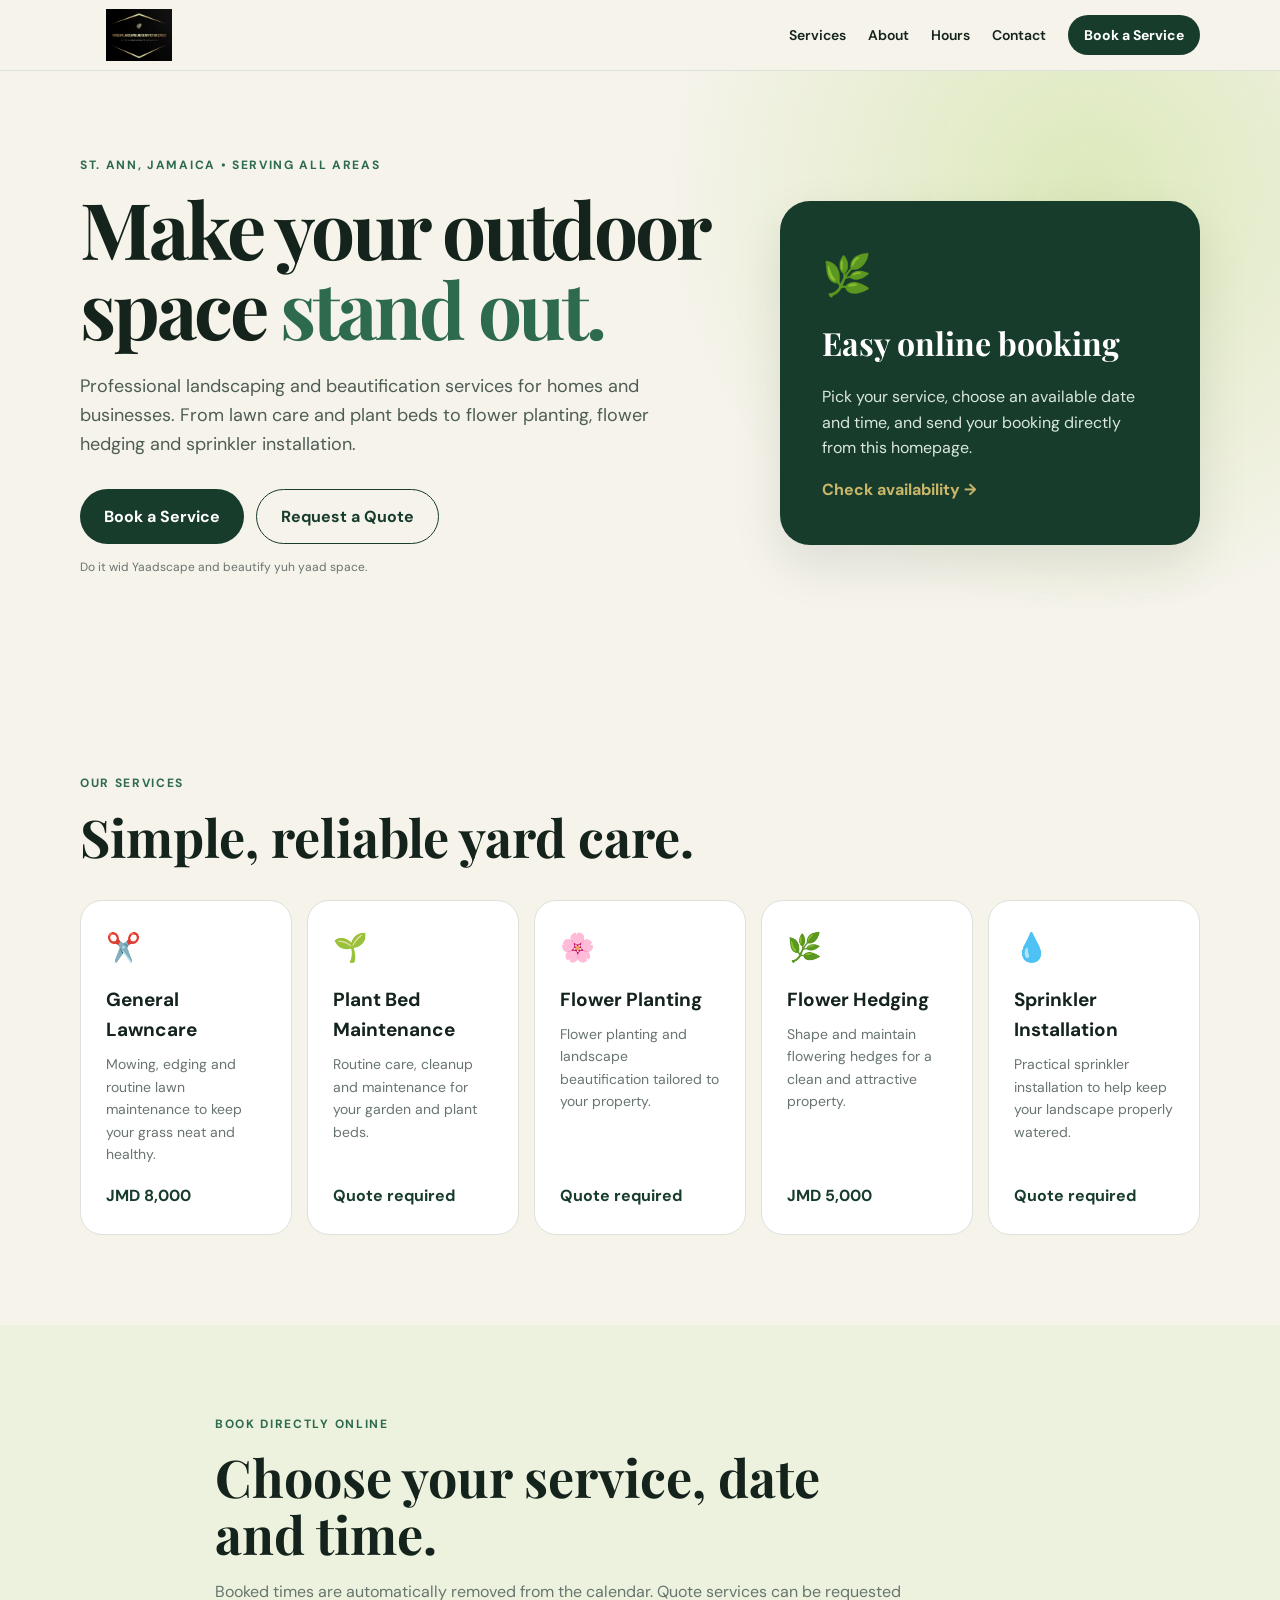
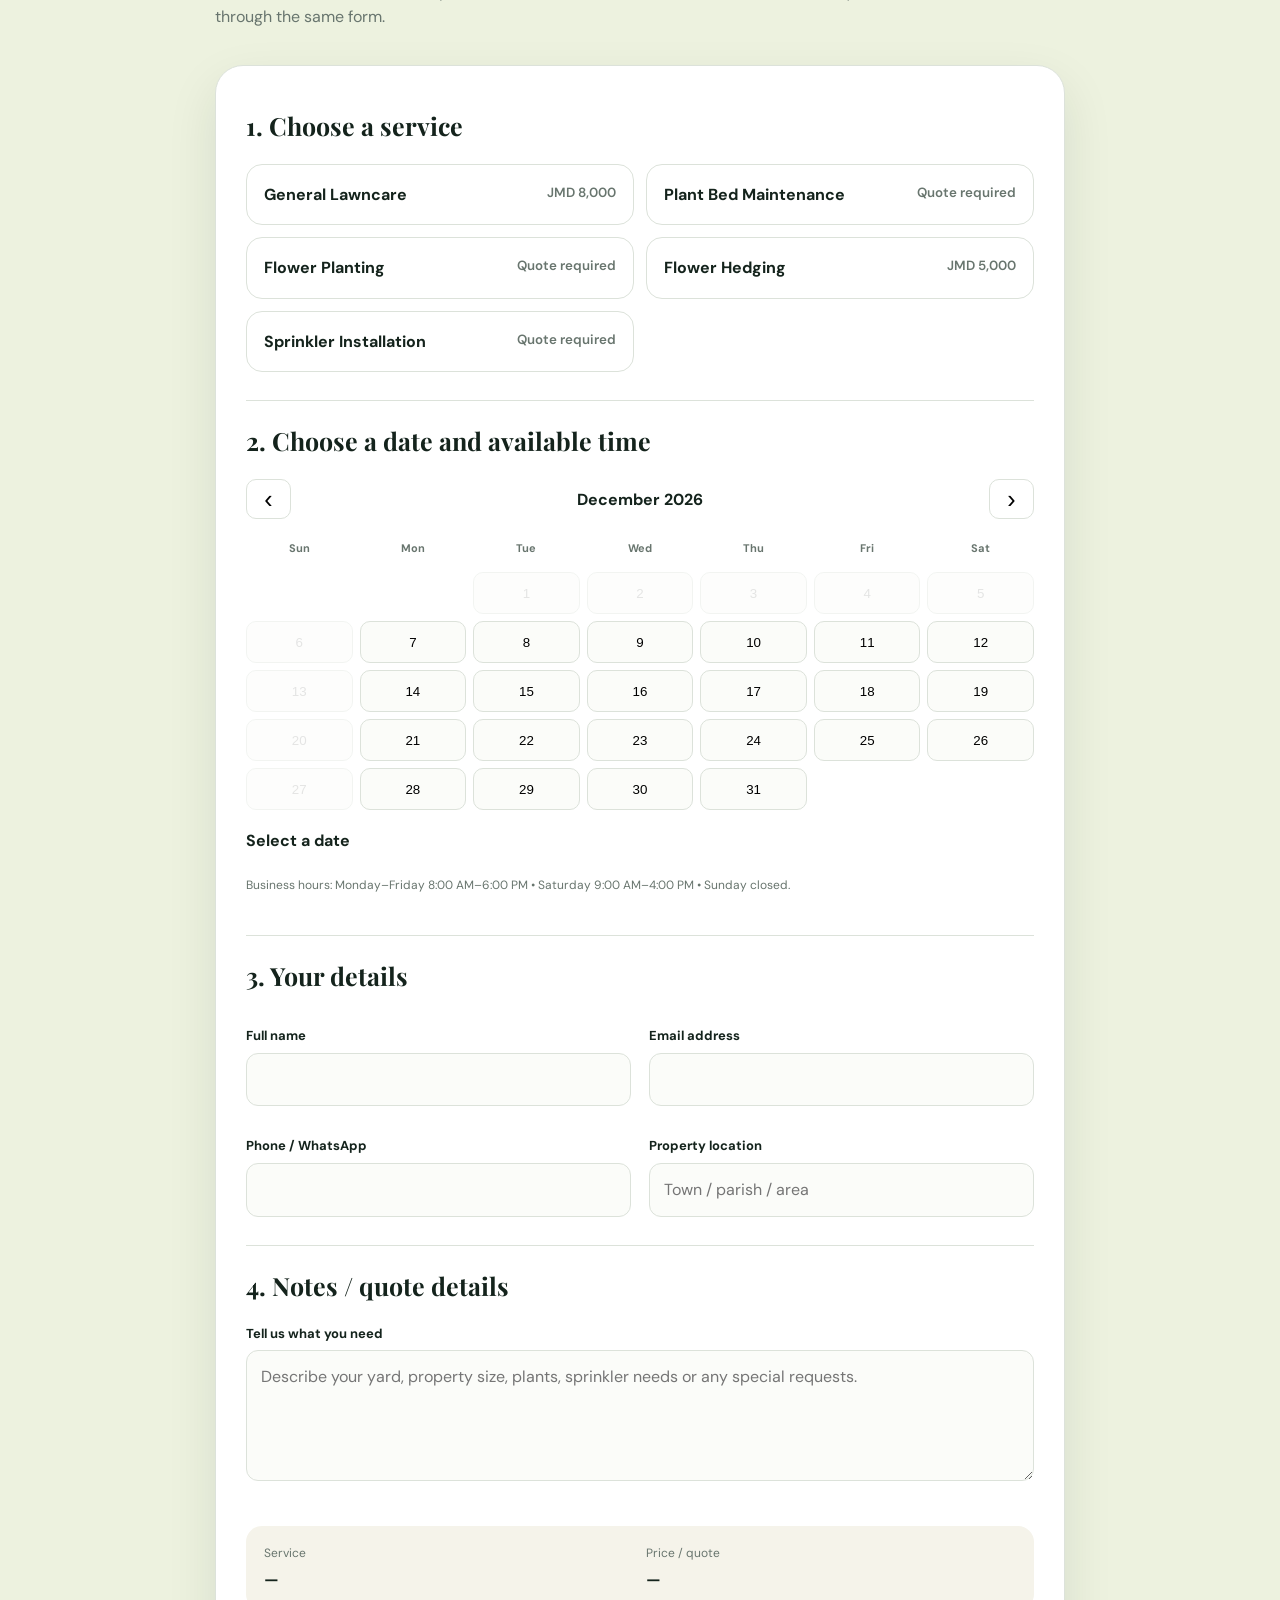
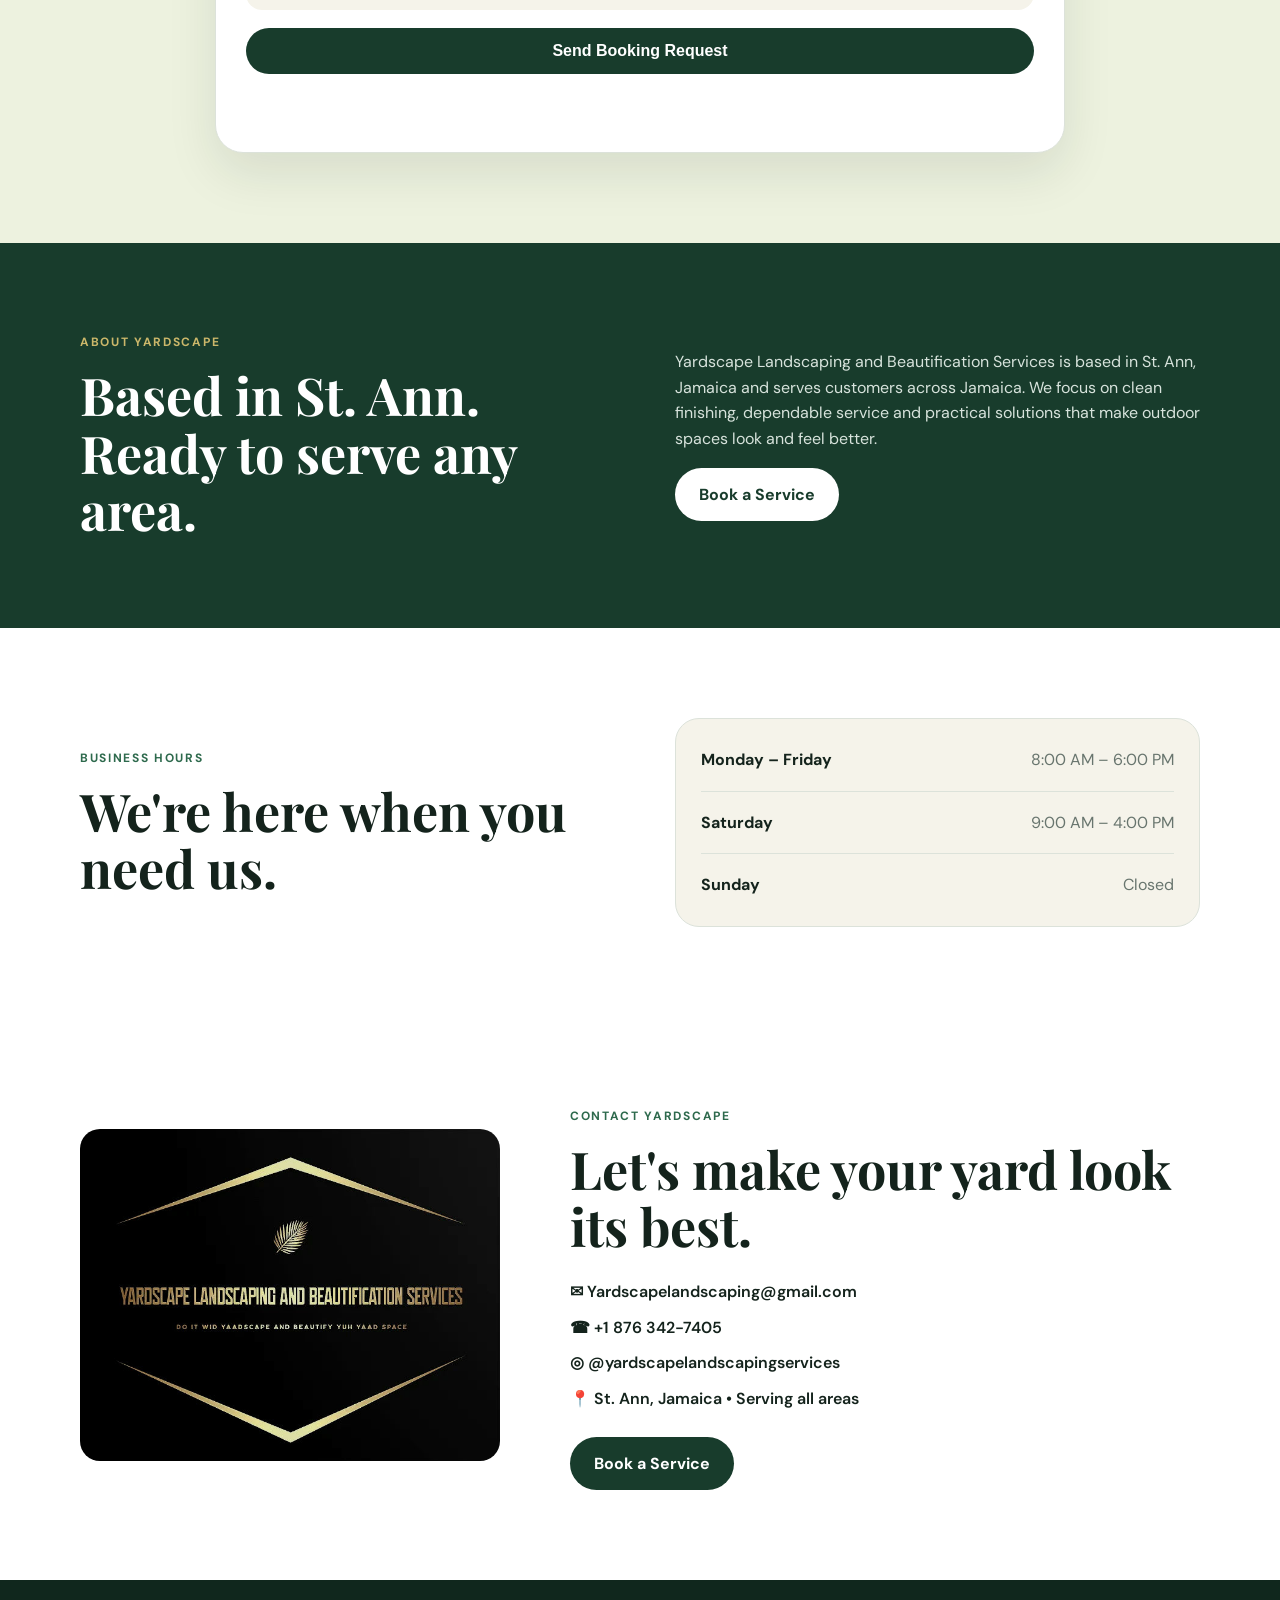
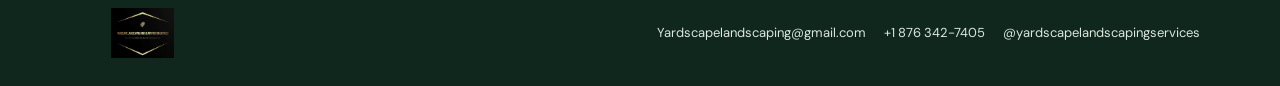
==== index.html @ d70dce57 "Add files via upload" ====
<!DOCTYPE html>
<html lang="en">
<head>
<meta charset="UTF-8">
<meta name="viewport" content="width=device-width, initial-scale=1.0">
<meta name="description" content="Yardscape Landscaping and Beautification Services. Based in St. Ann, Jamaica and serving all areas. Lawn care, plant bed maintenance, flower planting, flower hedging and sprinkler installation.">
<title>Yardscape Landscaping & Beautification Services</title>
<link rel="stylesheet" href="style.css">
</head>
<body>
<header class="site-header">
  <div class="container nav">
    <a class="brand" href="#top"><img src="yardscape-logo.jpg" alt="Yardscape Landscaping and Beautification Services logo"></a>
    <button class="menu-toggle" aria-label="Open menu">☰</button>
    <nav class="main-nav">
      <a href="#services">Services</a>
      <a href="#about">About</a>
      <a href="#hours">Hours</a>
      <a href="#contact">Contact</a>
      <a class="btn btn-small" href="#booking">Book a Service</a>
    </nav>
  </div>
</header>

<main id="top">
<section class="hero">
  <div class="container hero-grid">
    <div>
      <p class="eyebrow">St. Ann, Jamaica • Serving all areas</p>
      <h1>Make your outdoor space <span>stand out.</span></h1>
      <p class="hero-copy">Professional landscaping and beautification services for homes and businesses. From lawn care and plant beds to flower planting, flower hedging and sprinkler installation.</p>
      <div class="hero-actions">
        <a class="btn" href="#booking">Book a Service</a>
        <a class="btn btn-ghost" href="mailto:Yardscapelandscaping@gmail.com?subject=Yardscape%20Quote%20Request">Request a Quote</a>
      </div>
      <p class="small-note">Do it wid Yaadscape and beautify yuh yaad space.</p>
    </div>
    <div class="hero-card">
      <div class="hero-badge">🌿</div>
      <h3>Easy online booking</h3>
      <p>Pick your service, choose an available date and time, and send your booking directly from this homepage.</p>
      <a href="#booking" class="text-link">Check availability →</a>
    </div>
  </div>
</section>

<section id="services" class="section">
  <div class="container">
    <div class="section-heading">
      <p class="eyebrow">Our services</p>
      <h2>Simple, reliable yard care.</h2>
    </div>
    <div class="cards">
      <article class="card"><div class="icon">✂️</div><h3>General Lawncare</h3><p>Mowing, edging and routine lawn maintenance to keep your grass neat and healthy.</p><strong>JMD 8,000</strong></article>
      <article class="card"><div class="icon">🌱</div><h3>Plant Bed Maintenance</h3><p>Routine care, cleanup and maintenance for your garden and plant beds.</p><strong>Quote required</strong></article>
      <article class="card"><div class="icon">🌸</div><h3>Flower Planting</h3><p>Flower planting and landscape beautification tailored to your property.</p><strong>Quote required</strong></article>
      <article class="card"><div class="icon">🌿</div><h3>Flower Hedging</h3><p>Shape and maintain flowering hedges for a clean and attractive property.</p><strong>JMD 5,000</strong></article>
      <article class="card"><div class="icon">💧</div><h3>Sprinkler Installation</h3><p>Practical sprinkler installation to help keep your landscape properly watered.</p><strong>Quote required</strong></article>
    </div>
  </div>
</section>

<section id="booking" class="section booking-section">
  <div class="container narrow">
    <div class="section-heading">
      <p class="eyebrow">Book directly online</p>
      <h2>Choose your service, date and time.</h2>
      <p class="intro">Booked times are automatically removed from the calendar. Quote services can be requested through the same form.</p>
    </div>
    <form id="bookingForm" class="booking-form">
      <section class="form-section">
        <h3>1. Choose a service</h3>
        <div class="service-options">
          <label class="service-option"><input type="radio" name="service" value="General Lawncare" data-price="8000" required><span><b>General Lawncare</b><small>JMD 8,000</small></span></label>
          <label class="service-option"><input type="radio" name="service" value="Plant Bed Maintenance" data-quote="true"><span><b>Plant Bed Maintenance</b><small>Quote required</small></span></label>
          <label class="service-option"><input type="radio" name="service" value="Flower Planting" data-quote="true"><span><b>Flower Planting</b><small>Quote required</small></span></label>
          <label class="service-option"><input type="radio" name="service" value="Flower Hedging" data-price="5000"><span><b>Flower Hedging</b><small>JMD 5,000</small></span></label>
          <label class="service-option"><input type="radio" name="service" value="Sprinkler Installation" data-quote="true"><span><b>Sprinkler Installation</b><small>Quote required</small></span></label>
        </div>
      </section>

      <section class="form-section">
        <h3>2. Choose a date and available time</h3>
        <div class="calendar-head"><button type="button" id="prevMonth" class="calendar-arrow">‹</button><strong id="monthLabel"></strong><button type="button" id="nextMonth" class="calendar-arrow">›</button></div>
        <div id="calendar" class="calendar"></div>
        <input type="hidden" id="date" name="date" required>
        <div id="selectedDateLabel" class="selected-date">Select a date</div>
        <div id="times" class="times"></div>
        <input type="hidden" id="time" name="time" required>
        <p class="hint">Business hours: Monday–Friday 8:00 AM–6:00 PM • Saturday 9:00 AM–4:00 PM • Sunday closed.</p>
      </section>

      <section class="form-section">
        <h3>3. Your details</h3>
        <div class="form-grid">
          <div><label for="name">Full name</label><input id="name" name="name" autocomplete="name" required></div>
          <div><label for="email">Email address</label><input id="email" name="email" type="email" autocomplete="email" required></div>
          <div><label for="phone">Phone / WhatsApp</label><input id="phone" name="phone" type="tel" autocomplete="tel" required></div>
          <div><label for="location">Property location</label><input id="location" name="location" placeholder="Town / parish / area" required></div>
        </div>
      </section>

      <section class="form-section">
        <h3>4. Notes / quote details</h3>
        <label for="notes">Tell us what you need</label>
        <textarea id="notes" name="notes" rows="4" placeholder="Describe your yard, property size, plants, sprinkler needs or any special requests."></textarea>
      </section>

      <div class="summary"><div><span>Service</span><strong id="summaryService">—</strong></div><div><span>Price / quote</span><strong id="summaryPrice">—</strong></div></div>
      <button class="btn btn-full" type="submit">Send Booking Request</button>
      <p id="status" class="status"></p>
    </form>
  </div>
</section>

<section id="about" class="section section-dark">
  <div class="container split">
    <div><p class="eyebrow light">About Yardscape</p><h2>Based in St. Ann. Ready to serve any area.</h2></div>
    <div><p>Yardscape Landscaping and Beautification Services is based in St. Ann, Jamaica and serves customers across Jamaica. We focus on clean finishing, dependable service and practical solutions that make outdoor spaces look and feel better.</p><a class="btn btn-light" href="#booking">Book a Service</a></div>
  </div>
</section>

<section id="hours" class="section hours-section">
  <div class="container hours-grid">
    <div><p class="eyebrow">Business hours</p><h2>We're here when you need us.</h2></div>
    <div class="hours-card"><div><b>Monday – Friday</b><span>8:00 AM – 6:00 PM</span></div><div><b>Saturday</b><span>9:00 AM – 4:00 PM</span></div><div><b>Sunday</b><span>Closed</span></div></div>
  </div>
</section>

<section id="contact" class="contact-section">
  <div class="container contact-grid">
    <div><img class="contact-logo" src="yardscape-logo.jpg" alt="Yardscape logo"></div>
    <div><p class="eyebrow">Contact Yardscape</p><h2>Let's make your yard look its best.</h2>
      <div class="contact-list">
        <a href="mailto:Yardscapelandscaping@gmail.com">✉ Yardscapelandscaping@gmail.com</a>
        <a href="tel:+18763427405">☎ +1 876 342-7405</a>
        <a href="https://instagram.com/yardscapelandscapingservices" target="_blank" rel="noopener">◎ @yardscapelandscapingservices</a>
        <span>📍 St. Ann, Jamaica • Serving all areas</span>
      </div>
      <a class="btn" href="#booking">Book a Service</a>
    </div>
  </div>
</section>
</main>

<footer><div class="container footer-inner"><img src="yardscape-logo.jpg" alt="Yardscape logo" class="footer-logo"><div class="footer-contact"><a href="mailto:Yardscapelandscaping@gmail.com">Yardscapelandscaping@gmail.com</a><a href="tel:+18763427405">+1 876 342-7405</a><a href="https://instagram.com/yardscapelandscapingservices" target="_blank" rel="noopener">@yardscapelandscapingservices</a></div></div></footer>

<script src="script.js"></script>
<script>
const ENDPOINT='YOUR_GOOGLE_APPS_SCRIPT_WEB_APP_URL';
const today=new Date(); today.setHours(0,0,0,0);
let view=new Date(today.getFullYear(),today.getMonth(),1), booked={},selectedDate='';
const calendar=document.getElementById('calendar'), times=document.getElementById('times');
const dateInput=document.getElementById('date'), timeInput=document.getElementById('time'), statusEl=document.getElementById('status');
function pad(n){return String(n).padStart(2,'0')}
function isoDate(y,m,d){return `${y}-${pad(m+1)}-${pad(d)}`}
function dateFromIso(s){return new Date(s+'T12:00:00')}
function slotsForDate(iso){const d=dateFromIso(iso),day=d.getDay(); if(day===0)return []; const start=day===6?9:8, end=day===6?16:18; const out=[]; for(let h=start;h<end;h++){const suffix=h>=12?'PM':'AM', hr=h%12||12; out.push(`${hr}:00 ${suffix}`)} return out;}
function renderCalendar(){
 document.getElementById('monthLabel').textContent=view.toLocaleDateString(undefined,{month:'long',year:'numeric'}); calendar.innerHTML='';
 ['Sun','Mon','Tue','Wed','Thu','Fri','Sat'].forEach(x=>{const e=document.createElement('div');e.className='dow';e.textContent=x;calendar.appendChild(e)});
 const first=new Date(view.getFullYear(),view.getMonth(),1).getDay(), days=new Date(view.getFullYear(),view.getMonth()+1,0).getDate();
 for(let i=0;i<first;i++)calendar.appendChild(document.createElement('div'));
 for(let d=1;d<=days;d++){const iso=isoDate(view.getFullYear(),view.getMonth(),d),dt=dateFromIso(iso),e=document.createElement('button');e.type='button';e.className='day';e.textContent=d;
   const unavailable=dt<today||dt.getDay()===0; if(unavailable){e.disabled=true;e.classList.add('disabled')} if(iso===selectedDate)e.classList.add('selected'); e.onclick=()=>chooseDate(iso); calendar.appendChild(e);
 }
}
async function loadBooked(){
 if(ENDPOINT.startsWith('YOUR_')){renderCalendar();return}
 try{const r=await fetch(ENDPOINT+'?action=availability&start='+encodeURIComponent(isoDate(view.getFullYear(),view.getMonth(),1))+'&end='+encodeURIComponent(isoDate(view.getFullYear(),view.getMonth()+1,new Date(view.getFullYear(),view.getMonth()+1,0).getDate())));const j=await r.json();booked=j.booked||{};renderCalendar();if(selectedDate)showTimes(selectedDate)}catch(e){renderCalendar()}
}
function chooseDate(iso){selectedDate=iso;dateInput.value=iso;timeInput.value='';document.getElementById('selectedDateLabel').textContent=dateFromIso(iso).toLocaleDateString(undefined,{weekday:'long',month:'long',day:'numeric',year:'numeric'});renderCalendar();showTimes(iso)}
function showTimes(iso){times.innerHTML='';const slots=slotsForDate(iso);if(!slots.length){times.innerHTML='<p class="hint">No appointments are available on Sunday.</p>';return}slots.forEach(slot=>{const b=booked[iso]||[],btn=document.createElement('button');btn.type='button';btn.className='time';btn.textContent=slot;if(b.includes(slot)){btn.disabled=true;btn.textContent=slot+' · Booked'}else btn.onclick=()=>{document.querySelectorAll('.time').forEach(x=>x.classList.remove('selected'));btn.classList.add('selected');timeInput.value=slot};times.appendChild(btn)})}
document.getElementById('prevMonth').onclick=()=>{const n=new Date(view.getFullYear(),view.getMonth()-1,1);if(n>=new Date(today.getFullYear(),today.getMonth(),1)){view=n;loadBooked()}};
document.getElementById('nextMonth').onclick=()=>{view=new Date(view.getFullYear(),view.getMonth()+1,1);loadBooked()};
document.querySelectorAll('input[name="service"]').forEach(i=>i.addEventListener('change',()=>{const s=document.querySelector('input[name="service"]:checked');document.getElementById('summaryService').textContent=s?.value||'—';document.getElementById('summaryPrice').textContent=s?.dataset.quote==='true'?'Quote required':'JMD '+Number(s?.dataset.price||0).toLocaleString()}));
document.getElementById('bookingForm').addEventListener('submit',async e=>{e.preventDefault();if(!dateInput.value||!timeInput.value){statusEl.className='status error';statusEl.textContent='Please choose an available date and time.';return}if(ENDPOINT.startsWith('YOUR_')){statusEl.className='status error';statusEl.textContent='The booking connection is not connected yet. Follow SETUP.md to connect Google Apps Script.';return}statusEl.className='status';statusEl.textContent='Checking availability and sending…';const selected=document.querySelector('input[name="service"]:checked'),data=Object.fromEntries(new FormData(e.target).entries());data.price=selected?.dataset.quote==='true'?'Quote required':'JMD '+Number(selected?.dataset.price||0).toLocaleString();try{const r=await fetch(ENDPOINT,{method:'POST',headers:{'Content-Type':'text/plain;charset=utf-8'},body:JSON.stringify(data)}),j=await r.json();if(!j.ok)throw new Error(j.error||'Booking failed');statusEl.className='status success';statusEl.textContent='Booking received! Yardscape will contact you at '+data.email+'.';e.target.reset();selectedDate='';dateInput.value='';timeInput.value='';document.getElementById('summaryService').textContent='—';document.getElementById('summaryPrice').textContent='—';loadBooked()}catch(err){statusEl.className='status error';statusEl.textContent=err.message.includes('already')?'That time was just booked. Please choose another time.':'We could not complete the booking. Please try again or call +1 876 342-7405.';loadBooked()}});
renderCalendar();loadBooked();
</script>
</body></html>
---- style.css ----
@import url('https://fonts.googleapis.com/css2?family=DM+Sans:wght@400;500;600;700&family=Playfair+Display:wght@600;700&display=swap');
:root{--green:#183c2c;--green2:#2e6a4d;--lime:#cbb76a;--cream:#f5f3ea;--white:#fff;--ink:#14231c;--muted:#68756e;--line:#dce2da;--shadow:0 20px 50px rgba(20,35,28,.10)}
*{box-sizing:border-box}html{scroll-behavior:smooth}body{margin:0;font-family:"DM Sans",sans-serif;color:var(--ink);background:var(--cream);line-height:1.6}a{text-decoration:none;color:inherit}.container{width:min(1120px,92%);margin:auto}.narrow{width:min(850px,92%)}
.site-header{background:rgba(245,243,234,.98);border-bottom:1px solid var(--line);position:relative;z-index:5}.nav{min-height:70px;display:flex;align-items:center;justify-content:space-between;gap:20px}.brand{display:flex;align-items:center}.brand img{display:block;width:118px;height:52px;object-fit:contain;object-position:center;border-radius:5px}.nav nav{display:flex;align-items:center;gap:22px;font-weight:600;font-size:14px}.btn{display:inline-flex;justify-content:center;align-items:center;border:0;border-radius:999px;background:var(--green);color:#fff;padding:14px 24px;font-weight:700;cursor:pointer;transition:.2s}.btn:hover{transform:translateY(-2px);background:var(--green2)}.btn-small{padding:9px 16px}.btn-ghost{background:transparent;color:var(--green);border:1px solid var(--green)}.btn-light{background:#fff;color:var(--green)}.menu-toggle{display:none;background:none;border:0;font-size:24px}
.hero{padding:85px 0 95px;background:radial-gradient(circle at 85% 20%,#dce9bb 0,transparent 35%),var(--cream)}.hero-grid{display:grid;grid-template-columns:1.2fr .8fr;gap:70px;align-items:center}.eyebrow{text-transform:uppercase;letter-spacing:.14em;font-size:12px;font-weight:700;color:var(--green2);margin:0 0 14px}.eyebrow.light{color:var(--lime)}.hero h1{font-family:"Playfair Display",serif;font-size:clamp(48px,7vw,78px);line-height:1.02;margin:0 0 24px;letter-spacing:-.04em}.hero h1 span{color:var(--green2)}.hero-copy{font-size:18px;max-width:650px;color:#4d5d53}.hero-actions{display:flex;gap:12px;flex-wrap:wrap;margin:30px 0 14px}.small-note{font-size:12px;color:var(--muted)}.hero-card{background:var(--green);color:#fff;border-radius:30px;padding:42px;box-shadow:var(--shadow)}.hero-badge{font-size:40px}.hero-card h3{font-family:"Playfair Display",serif;font-size:32px;margin:10px 0}.hero-card p{color:#d9e7df}.text-link{color:var(--lime);font-weight:700}
.section{padding:90px 0}.section-heading{max-width:700px;margin-bottom:35px}.section h2,.contact-section h2{font-family:"Playfair Display",serif;font-size:clamp(34px,5vw,52px);line-height:1.1;margin:0}.cards{display:grid;grid-template-columns:repeat(5,1fr);gap:15px}.card{background:#fff;border:1px solid var(--line);border-radius:22px;padding:25px;min-height:255px;display:flex;flex-direction:column}.card .icon{font-size:28px}.card h3{margin:14px 0 8px;font-size:19px}.card p{color:var(--muted);font-size:14px;margin:0 0 18px}.card strong{margin-top:auto;color:var(--green)}
.booking-section{background:#edf2df}.intro{color:var(--muted);max-width:720px}.booking-form{background:#fff;border:1px solid var(--line);border-radius:28px;padding:30px;box-shadow:var(--shadow)}.form-section{padding:10px 0 28px;border-bottom:1px solid var(--line);margin-bottom:10px}.form-section:last-of-type{border-bottom:0}.form-section h3{font-family:"Playfair Display",serif;font-size:25px;margin:0 0 18px}.service-options{display:grid;grid-template-columns:1fr 1fr;gap:12px}.service-option{position:relative}.service-option input{position:absolute;opacity:0}.service-option span{display:flex;justify-content:space-between;gap:15px;padding:17px;border:1px solid var(--line);border-radius:16px;cursor:pointer}.service-option input:checked+span{border-color:var(--green2);box-shadow:0 0 0 2px var(--green2);background:#f5faee}.service-option small{color:var(--muted);font-weight:600}.calendar-head{display:flex;justify-content:space-between;align-items:center;margin-bottom:14px}.calendar-arrow{width:45px;height:40px;border:1px solid var(--line);background:#fff;border-radius:10px;font-size:25px;cursor:pointer}.calendar{display:grid;grid-template-columns:repeat(7,1fr);gap:7px}.dow{text-align:center;font-size:11px;color:var(--muted);font-weight:700;padding:7px}.day{border:1px solid var(--line);background:#fbfcf9;border-radius:10px;min-height:42px;cursor:pointer}.day:hover:not(:disabled){border-color:var(--green2)}.day.selected{background:var(--green);color:#fff}.day.disabled{opacity:.35;cursor:not-allowed}.selected-date{font-weight:700;margin:18px 0 10px}.times{display:grid;grid-template-columns:repeat(3,1fr);gap:8px}.time{padding:11px 6px;border:1px solid var(--line);border-radius:10px;background:#fff;cursor:pointer;font-weight:600}.time:hover:not(:disabled),.time.selected{background:var(--green);color:#fff;border-color:var(--green)}.time:disabled{background:#eee;color:#999;text-decoration:line-through;cursor:not-allowed}.hint{font-size:12px;color:var(--muted)}.form-grid{display:grid;grid-template-columns:1fr 1fr;gap:18px}label:not(.service-option){display:block;font-size:13px;font-weight:700;margin:12px 0 6px}input,textarea{width:100%;padding:13px 14px;border:1px solid var(--line);border-radius:12px;background:#fbfcf9;font:inherit;color:var(--ink)}input:focus,textarea:focus{outline:2px solid #cbb76a;border-color:var(--green2)}.summary{display:grid;grid-template-columns:1fr 1fr;gap:12px;background:var(--cream);border-radius:16px;padding:18px;margin:8px 0 18px}.summary span{display:block;color:var(--muted);font-size:12px}.summary strong{display:block;margin-top:3px}.btn-full{width:100%;font-size:16px}.status{min-height:24px;text-align:center;font-weight:700;margin:12px 0}.status.success{color:#247347}.status.error{color:#a12f2f}
.section-dark{background:var(--green);color:#fff}.split{display:grid;grid-template-columns:1fr 1fr;gap:70px;align-items:start}.split p{color:#d7e3dc}.hours-section{background:#fff}.hours-grid{display:grid;grid-template-columns:1fr 1fr;gap:70px;align-items:center}.hours-card{background:var(--cream);border:1px solid var(--line);border-radius:24px;padding:10px 25px}.hours-card div{display:flex;justify-content:space-between;gap:20px;padding:18px 0;border-bottom:1px solid var(--line)}.hours-card div:last-child{border-bottom:0}.hours-card span{color:var(--muted)}
.contact-section{padding:90px 0;background:#fff}.contact-grid{display:grid;grid-template-columns:.8fr 1.2fr;gap:70px;align-items:center}.contact-logo{width:100%;max-width:500px;border-radius:20px}.contact-list{display:grid;gap:10px;margin:25px 0;font-weight:600}.contact-list a:hover,.footer-contact a:hover{color:var(--green2)}footer{background:#10271d;color:#dbe6df;padding:28px 0}.footer-inner{display:flex;justify-content:space-between;align-items:center;gap:20px}.footer-logo{width:125px;height:50px;object-fit:contain;border-radius:6px}.footer-contact{display:flex;gap:18px;flex-wrap:wrap;font-size:13px}
@media(max-width:900px){.cards{grid-template-columns:repeat(2,1fr)}.hero-grid{grid-template-columns:1fr;gap:45px}.split,.contact-grid,.hours-grid{grid-template-columns:1fr;gap:30px}}@media(max-width:650px){.nav nav{display:none;position:absolute;top:70px;left:0;right:0;background:var(--cream);padding:16px 4%;border-bottom:1px solid var(--line);flex-direction:column;align-items:stretch}.nav nav.open{display:flex}.menu-toggle{display:block}.brand img{width:105px;height:48px}.cards,.service-options,.form-grid,.summary{grid-template-columns:1fr}.hero{padding:65px 0}.section{padding:65px 0}.booking-form{padding:20px}.times{grid-template-columns:1fr 1fr}.footer-inner{align-items:flex-start;flex-direction:column}}
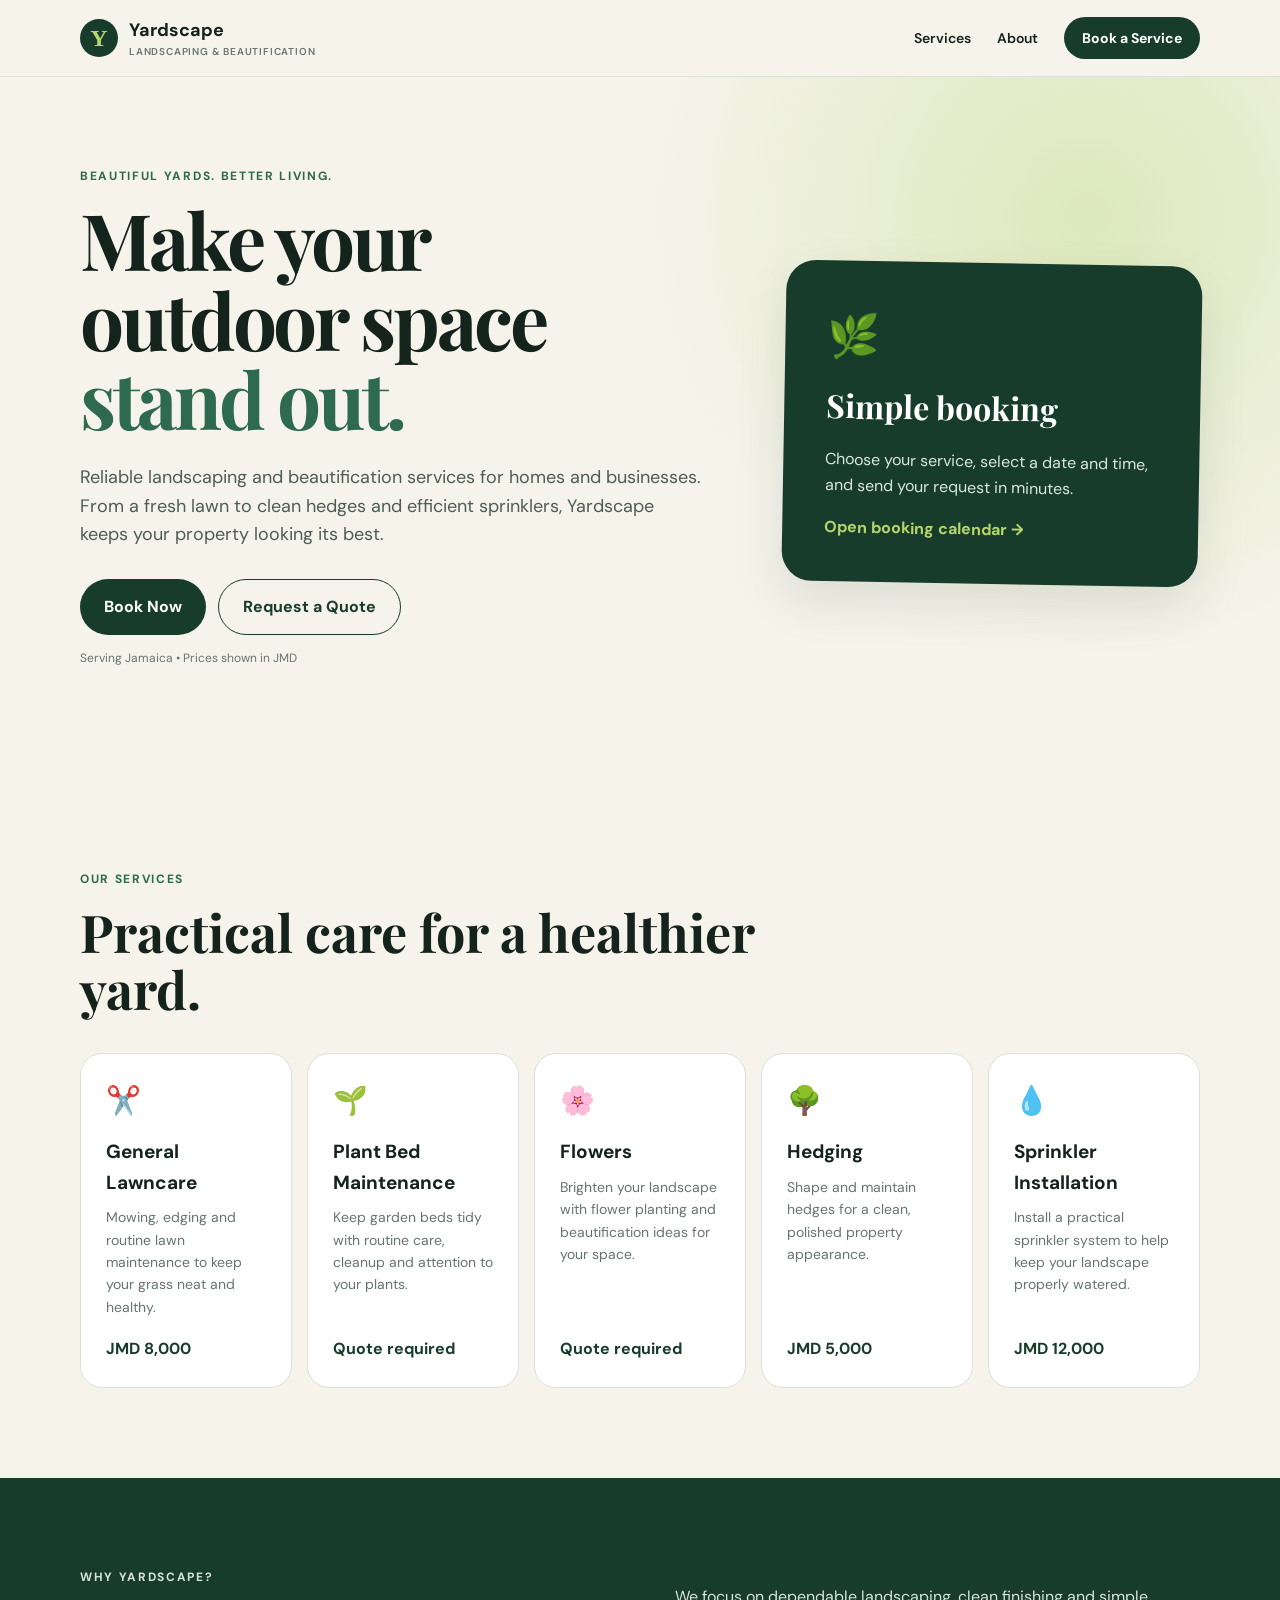
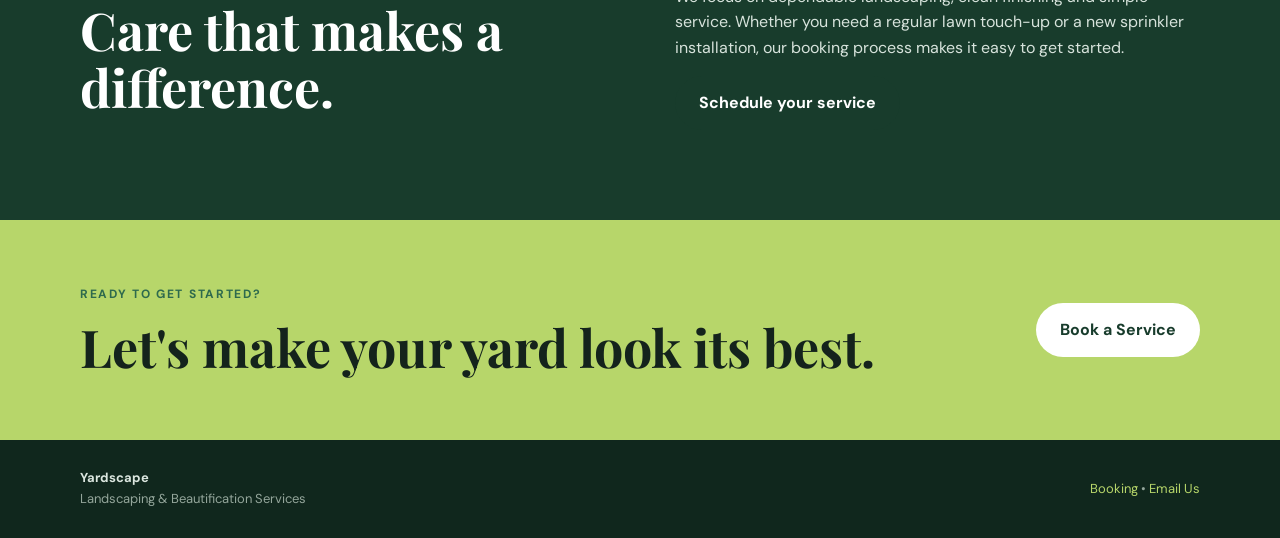
==== commit 30e3d866: "Add files via upload" ====
--- a/index.html
+++ b/index.html
@@ -1,180 +1,121 @@
 <!DOCTYPE html>
 <html lang="en">
 <head>
-<meta charset="UTF-8">
-<meta name="viewport" content="width=device-width, initial-scale=1.0">
-<meta name="description" content="Yardscape Landscaping and Beautification Services. Based in St. Ann, Jamaica and serving all areas. Lawn care, plant bed maintenance, flower planting, flower hedging and sprinkler installation.">
-<title>Yardscape Landscaping & Beautification Services</title>
-<link rel="stylesheet" href="style.css">
+  <meta charset="UTF-8">
+  <meta name="viewport" content="width=device-width, initial-scale=1.0">
+  <meta name="description" content="Yardscape Landscaping & Beautification Services — lawn care, plant beds, flowers, hedging and sprinkler installation in Jamaica.">
+  <title>Yardscape Landscaping & Beautification Services</title>
+  <link rel="stylesheet" href="style.css">
 </head>
 <body>
-<header class="site-header">
-  <div class="container nav">
-    <a class="brand" href="#top"><img src="yardscape-logo.jpg" alt="Yardscape Landscaping and Beautification Services logo"></a>
-    <button class="menu-toggle" aria-label="Open menu">☰</button>
-    <nav class="main-nav">
-      <a href="#services">Services</a>
-      <a href="#about">About</a>
-      <a href="#hours">Hours</a>
-      <a href="#contact">Contact</a>
-      <a class="btn btn-small" href="#booking">Book a Service</a>
-    </nav>
-  </div>
-</header>
+  <header class="site-header">
+    <div class="container nav">
+      <a class="brand" href="index.html">
+        <span class="brand-mark">Y</span>
+        <span>Yardscape <small>Landscaping & Beautification</small></span>
+      </a>
+      <button class="menu-toggle" aria-label="Open menu">☰</button>
+      <nav>
+        <a href="#services">Services</a>
+        <a href="#about">About</a>
+        <a class="btn btn-small" href="booking.html">Book a Service</a>
+      </nav>
+    </div>
+  </header>
 
-<main id="top">
-<section class="hero">
-  <div class="container hero-grid">
-    <div>
-      <p class="eyebrow">St. Ann, Jamaica • Serving all areas</p>
-      <h1>Make your outdoor space <span>stand out.</span></h1>
-      <p class="hero-copy">Professional landscaping and beautification services for homes and businesses. From lawn care and plant beds to flower planting, flower hedging and sprinkler installation.</p>
-      <div class="hero-actions">
-        <a class="btn" href="#booking">Book a Service</a>
-        <a class="btn btn-ghost" href="mailto:Yardscapelandscaping@gmail.com?subject=Yardscape%20Quote%20Request">Request a Quote</a>
+  <main>
+    <section class="hero">
+      <div class="container hero-grid">
+        <div>
+          <p class="eyebrow">Beautiful yards. Better living.</p>
+          <h1>Make your outdoor space <span>stand out.</span></h1>
+          <p class="hero-copy">Reliable landscaping and beautification services for homes and businesses. From a fresh lawn to clean hedges and efficient sprinklers, Yardscape keeps your property looking its best.</p>
+          <div class="hero-actions">
+            <a class="btn" href="booking.html">Book Now</a>
+            <a class="btn btn-ghost" href="mailto:Yardscapelandscaping@gmail.com">Request a Quote</a>
+          </div>
+          <p class="small-note">Serving Jamaica • Prices shown in JMD</p>
+        </div>
+        <div class="hero-card">
+          <div class="leaf">🌿</div>
+          <h3>Simple booking</h3>
+          <p>Choose your service, select a date and time, and send your request in minutes.</p>
+          <a href="booking.html" class="text-link">Open booking calendar →</a>
+        </div>
       </div>
-      <p class="small-note">Do it wid Yaadscape and beautify yuh yaad space.</p>
+    </section>
+
+    <section id="services" class="section">
+      <div class="container">
+        <div class="section-heading">
+          <p class="eyebrow">Our services</p>
+          <h2>Practical care for a healthier yard.</h2>
+        </div>
+        <div class="cards">
+          <article class="card">
+            <div class="icon">✂️</div>
+            <h3>General Lawncare</h3>
+            <p>Mowing, edging and routine lawn maintenance to keep your grass neat and healthy.</p>
+            <strong>JMD 8,000</strong>
+          </article>
+          <article class="card">
+            <div class="icon">🌱</div>
+            <h3>Plant Bed Maintenance</h3>
+            <p>Keep garden beds tidy with routine care, cleanup and attention to your plants.</p>
+            <strong>Quote required</strong>
+          </article>
+          <article class="card">
+            <div class="icon">🌸</div>
+            <h3>Flowers</h3>
+            <p>Brighten your landscape with flower planting and beautification ideas for your space.</p>
+            <strong>Quote required</strong>
+          </article>
+          <article class="card">
+            <div class="icon">🌳</div>
+            <h3>Hedging</h3>
+            <p>Shape and maintain hedges for a clean, polished property appearance.</p>
+            <strong>JMD 5,000</strong>
+          </article>
+          <article class="card">
+            <div class="icon">💧</div>
+            <h3>Sprinkler Installation</h3>
+            <p>Install a practical sprinkler system to help keep your landscape properly watered.</p>
+            <strong>JMD 12,000</strong>
+          </article>
+        </div>
+      </div>
+    </section>
+
+    <section id="about" class="section section-dark">
+      <div class="container split">
+        <div>
+          <p class="eyebrow">Why Yardscape?</p>
+          <h2>Care that makes a difference.</h2>
+        </div>
+        <div>
+          <p>We focus on dependable landscaping, clean finishing and simple service. Whether you need a regular lawn touch-up or a new sprinkler installation, our booking process makes it easy to get started.</p>
+          <a class="btn" href="booking.html">Schedule your service</a>
+        </div>
+      </div>
+    </section>
+
+    <section class="cta">
+      <div class="container cta-inner">
+        <div>
+          <p class="eyebrow">Ready to get started?</p>
+          <h2>Let's make your yard look its best.</h2>
+        </div>
+        <a class="btn btn-light" href="booking.html">Book a Service</a>
+      </div>
+    </section>
+  </main>
+
+  <footer>
+    <div class="container footer-inner">
+      <div><strong>Yardscape</strong><br><span>Landscaping & Beautification Services</span></div>
+      <div><a href="booking.html">Booking</a> <span>•</span> <a href="mailto:Yardscapelandscaping@gmail.com">Email Us</a></div>
     </div>
-    <div class="hero-card">
-      <div class="hero-badge">🌿</div>
-      <h3>Easy online booking</h3>
-      <p>Pick your service, choose an available date and time, and send your booking directly from this homepage.</p>
-      <a href="#booking" class="text-link">Check availability →</a>
-    </div>
-  </div>
-</section>
-
-<section id="services" class="section">
-  <div class="container">
-    <div class="section-heading">
-      <p class="eyebrow">Our services</p>
-      <h2>Simple, reliable yard care.</h2>
-    </div>
-    <div class="cards">
-      <article class="card"><div class="icon">✂️</div><h3>General Lawncare</h3><p>Mowing, edging and routine lawn maintenance to keep your grass neat and healthy.</p><strong>JMD 8,000</strong></article>
-      <article class="card"><div class="icon">🌱</div><h3>Plant Bed Maintenance</h3><p>Routine care, cleanup and maintenance for your garden and plant beds.</p><strong>Quote required</strong></article>
-      <article class="card"><div class="icon">🌸</div><h3>Flower Planting</h3><p>Flower planting and landscape beautification tailored to your property.</p><strong>Quote required</strong></article>
-      <article class="card"><div class="icon">🌿</div><h3>Flower Hedging</h3><p>Shape and maintain flowering hedges for a clean and attractive property.</p><strong>JMD 5,000</strong></article>
-      <article class="card"><div class="icon">💧</div><h3>Sprinkler Installation</h3><p>Practical sprinkler installation to help keep your landscape properly watered.</p><strong>Quote required</strong></article>
-    </div>
-  </div>
-</section>
-
-<section id="booking" class="section booking-section">
-  <div class="container narrow">
-    <div class="section-heading">
-      <p class="eyebrow">Book directly online</p>
-      <h2>Choose your service, date and time.</h2>
-      <p class="intro">Booked times are automatically removed from the calendar. Quote services can be requested through the same form.</p>
-    </div>
-    <form id="bookingForm" class="booking-form">
-      <section class="form-section">
-        <h3>1. Choose a service</h3>
-        <div class="service-options">
-          <label class="service-option"><input type="radio" name="service" value="General Lawncare" data-price="8000" required><span><b>General Lawncare</b><small>JMD 8,000</small></span></label>
-          <label class="service-option"><input type="radio" name="service" value="Plant Bed Maintenance" data-quote="true"><span><b>Plant Bed Maintenance</b><small>Quote required</small></span></label>
-          <label class="service-option"><input type="radio" name="service" value="Flower Planting" data-quote="true"><span><b>Flower Planting</b><small>Quote required</small></span></label>
-          <label class="service-option"><input type="radio" name="service" value="Flower Hedging" data-price="5000"><span><b>Flower Hedging</b><small>JMD 5,000</small></span></label>
-          <label class="service-option"><input type="radio" name="service" value="Sprinkler Installation" data-quote="true"><span><b>Sprinkler Installation</b><small>Quote required</small></span></label>
-        </div>
-      </section>
-
-      <section class="form-section">
-        <h3>2. Choose a date and available time</h3>
-        <div class="calendar-head"><button type="button" id="prevMonth" class="calendar-arrow">‹</button><strong id="monthLabel"></strong><button type="button" id="nextMonth" class="calendar-arrow">›</button></div>
-        <div id="calendar" class="calendar"></div>
-        <input type="hidden" id="date" name="date" required>
-        <div id="selectedDateLabel" class="selected-date">Select a date</div>
-        <div id="times" class="times"></div>
-        <input type="hidden" id="time" name="time" required>
-        <p class="hint">Business hours: Monday–Friday 8:00 AM–6:00 PM • Saturday 9:00 AM–4:00 PM • Sunday closed.</p>
-      </section>
-
-      <section class="form-section">
-        <h3>3. Your details</h3>
-        <div class="form-grid">
-          <div><label for="name">Full name</label><input id="name" name="name" autocomplete="name" required></div>
-          <div><label for="email">Email address</label><input id="email" name="email" type="email" autocomplete="email" required></div>
-          <div><label for="phone">Phone / WhatsApp</label><input id="phone" name="phone" type="tel" autocomplete="tel" required></div>
-          <div><label for="location">Property location</label><input id="location" name="location" placeholder="Town / parish / area" required></div>
-        </div>
-      </section>
-
-      <section class="form-section">
-        <h3>4. Notes / quote details</h3>
-        <label for="notes">Tell us what you need</label>
-        <textarea id="notes" name="notes" rows="4" placeholder="Describe your yard, property size, plants, sprinkler needs or any special requests."></textarea>
-      </section>
-
-      <div class="summary"><div><span>Service</span><strong id="summaryService">—</strong></div><div><span>Price / quote</span><strong id="summaryPrice">—</strong></div></div>
-      <button class="btn btn-full" type="submit">Send Booking Request</button>
-      <p id="status" class="status"></p>
-    </form>
-  </div>
-</section>
-
-<section id="about" class="section section-dark">
-  <div class="container split">
-    <div><p class="eyebrow light">About Yardscape</p><h2>Based in St. Ann. Ready to serve any area.</h2></div>
-    <div><p>Yardscape Landscaping and Beautification Services is based in St. Ann, Jamaica and serves customers across Jamaica. We focus on clean finishing, dependable service and practical solutions that make outdoor spaces look and feel better.</p><a class="btn btn-light" href="#booking">Book a Service</a></div>
-  </div>
-</section>
-
-<section id="hours" class="section hours-section">
-  <div class="container hours-grid">
-    <div><p class="eyebrow">Business hours</p><h2>We're here when you need us.</h2></div>
-    <div class="hours-card"><div><b>Monday – Friday</b><span>8:00 AM – 6:00 PM</span></div><div><b>Saturday</b><span>9:00 AM – 4:00 PM</span></div><div><b>Sunday</b><span>Closed</span></div></div>
-  </div>
-</section>
-
-<section id="contact" class="contact-section">
-  <div class="container contact-grid">
-    <div><img class="contact-logo" src="yardscape-logo.jpg" alt="Yardscape logo"></div>
-    <div><p class="eyebrow">Contact Yardscape</p><h2>Let's make your yard look its best.</h2>
-      <div class="contact-list">
-        <a href="mailto:Yardscapelandscaping@gmail.com">✉ Yardscapelandscaping@gmail.com</a>
-        <a href="tel:+18763427405">☎ +1 876 342-7405</a>
-        <a href="https://instagram.com/yardscapelandscapingservices" target="_blank" rel="noopener">◎ @yardscapelandscapingservices</a>
-        <span>📍 St. Ann, Jamaica • Serving all areas</span>
-      </div>
-      <a class="btn" href="#booking">Book a Service</a>
-    </div>
-  </div>
-</section>
-</main>
-
-<footer><div class="container footer-inner"><img src="yardscape-logo.jpg" alt="Yardscape logo" class="footer-logo"><div class="footer-contact"><a href="mailto:Yardscapelandscaping@gmail.com">Yardscapelandscaping@gmail.com</a><a href="tel:+18763427405">+1 876 342-7405</a><a href="https://instagram.com/yardscapelandscapingservices" target="_blank" rel="noopener">@yardscapelandscapingservices</a></div></div></footer>
-
-<script src="script.js"></script>
-<script>
-const ENDPOINT='YOUR_GOOGLE_APPS_SCRIPT_WEB_APP_URL';
-const today=new Date(); today.setHours(0,0,0,0);
-let view=new Date(today.getFullYear(),today.getMonth(),1), booked={},selectedDate='';
-const calendar=document.getElementById('calendar'), times=document.getElementById('times');
-const dateInput=document.getElementById('date'), timeInput=document.getElementById('time'), statusEl=document.getElementById('status');
-function pad(n){return String(n).padStart(2,'0')}
-function isoDate(y,m,d){return `${y}-${pad(m+1)}-${pad(d)}`}
-function dateFromIso(s){return new Date(s+'T12:00:00')}
-function slotsForDate(iso){const d=dateFromIso(iso),day=d.getDay(); if(day===0)return []; const start=day===6?9:8, end=day===6?16:18; const out=[]; for(let h=start;h<end;h++){const suffix=h>=12?'PM':'AM', hr=h%12||12; out.push(`${hr}:00 ${suffix}`)} return out;}
-function renderCalendar(){
- document.getElementById('monthLabel').textContent=view.toLocaleDateString(undefined,{month:'long',year:'numeric'}); calendar.innerHTML='';
- ['Sun','Mon','Tue','Wed','Thu','Fri','Sat'].forEach(x=>{const e=document.createElement('div');e.className='dow';e.textContent=x;calendar.appendChild(e)});
- const first=new Date(view.getFullYear(),view.getMonth(),1).getDay(), days=new Date(view.getFullYear(),view.getMonth()+1,0).getDate();
- for(let i=0;i<first;i++)calendar.appendChild(document.createElement('div'));
- for(let d=1;d<=days;d++){const iso=isoDate(view.getFullYear(),view.getMonth(),d),dt=dateFromIso(iso),e=document.createElement('button');e.type='button';e.className='day';e.textContent=d;
-   const unavailable=dt<today||dt.getDay()===0; if(unavailable){e.disabled=true;e.classList.add('disabled')} if(iso===selectedDate)e.classList.add('selected'); e.onclick=()=>chooseDate(iso); calendar.appendChild(e);
- }
-}
-async function loadBooked(){
- if(ENDPOINT.startsWith('YOUR_')){renderCalendar();return}
- try{const r=await fetch(ENDPOINT+'?action=availability&start='+encodeURIComponent(isoDate(view.getFullYear(),view.getMonth(),1))+'&end='+encodeURIComponent(isoDate(view.getFullYear(),view.getMonth()+1,new Date(view.getFullYear(),view.getMonth()+1,0).getDate())));const j=await r.json();booked=j.booked||{};renderCalendar();if(selectedDate)showTimes(selectedDate)}catch(e){renderCalendar()}
-}
-function chooseDate(iso){selectedDate=iso;dateInput.value=iso;timeInput.value='';document.getElementById('selectedDateLabel').textContent=dateFromIso(iso).toLocaleDateString(undefined,{weekday:'long',month:'long',day:'numeric',year:'numeric'});renderCalendar();showTimes(iso)}
-function showTimes(iso){times.innerHTML='';const slots=slotsForDate(iso);if(!slots.length){times.innerHTML='<p class="hint">No appointments are available on Sunday.</p>';return}slots.forEach(slot=>{const b=booked[iso]||[],btn=document.createElement('button');btn.type='button';btn.className='time';btn.textContent=slot;if(b.includes(slot)){btn.disabled=true;btn.textContent=slot+' · Booked'}else btn.onclick=()=>{document.querySelectorAll('.time').forEach(x=>x.classList.remove('selected'));btn.classList.add('selected');timeInput.value=slot};times.appendChild(btn)})}
-document.getElementById('prevMonth').onclick=()=>{const n=new Date(view.getFullYear(),view.getMonth()-1,1);if(n>=new Date(today.getFullYear(),today.getMonth(),1)){view=n;loadBooked()}};
-document.getElementById('nextMonth').onclick=()=>{view=new Date(view.getFullYear(),view.getMonth()+1,1);loadBooked()};
-document.querySelectorAll('input[name="service"]').forEach(i=>i.addEventListener('change',()=>{const s=document.querySelector('input[name="service"]:checked');document.getElementById('summaryService').textContent=s?.value||'—';document.getElementById('summaryPrice').textContent=s?.dataset.quote==='true'?'Quote required':'JMD '+Number(s?.dataset.price||0).toLocaleString()}));
-document.getElementById('bookingForm').addEventListener('submit',async e=>{e.preventDefault();if(!dateInput.value||!timeInput.value){statusEl.className='status error';statusEl.textContent='Please choose an available date and time.';return}if(ENDPOINT.startsWith('YOUR_')){statusEl.className='status error';statusEl.textContent='The booking connection is not connected yet. Follow SETUP.md to connect Google Apps Script.';return}statusEl.className='status';statusEl.textContent='Checking availability and sending…';const selected=document.querySelector('input[name="service"]:checked'),data=Object.fromEntries(new FormData(e.target).entries());data.price=selected?.dataset.quote==='true'?'Quote required':'JMD '+Number(selected?.dataset.price||0).toLocaleString();try{const r=await fetch(ENDPOINT,{method:'POST',headers:{'Content-Type':'text/plain;charset=utf-8'},body:JSON.stringify(data)}),j=await r.json();if(!j.ok)throw new Error(j.error||'Booking failed');statusEl.className='status success';statusEl.textContent='Booking received! Yardscape will contact you at '+data.email+'.';e.target.reset();selectedDate='';dateInput.value='';timeInput.value='';document.getElementById('summaryService').textContent='—';document.getElementById('summaryPrice').textContent='—';loadBooked()}catch(err){statusEl.className='status error';statusEl.textContent=err.message.includes('already')?'That time was just booked. Please choose another time.':'We could not complete the booking. Please try again or call +1 876 342-7405.';loadBooked()}});
-renderCalendar();loadBooked();
-</script>
-</body></html>
+  </footer>
+  <script src="script.js"></script>
+</body>
+</html>
--- a/style.css
+++ b/style.css
@@ -1,10 +1,3 @@
 @import url('https://fonts.googleapis.com/css2?family=DM+Sans:wght@400;500;600;700&family=Playfair+Display:wght@600;700&display=swap');
-:root{--green:#183c2c;--green2:#2e6a4d;--lime:#cbb76a;--cream:#f5f3ea;--white:#fff;--ink:#14231c;--muted:#68756e;--line:#dce2da;--shadow:0 20px 50px rgba(20,35,28,.10)}
-*{box-sizing:border-box}html{scroll-behavior:smooth}body{margin:0;font-family:"DM Sans",sans-serif;color:var(--ink);background:var(--cream);line-height:1.6}a{text-decoration:none;color:inherit}.container{width:min(1120px,92%);margin:auto}.narrow{width:min(850px,92%)}
-.site-header{background:rgba(245,243,234,.98);border-bottom:1px solid var(--line);position:relative;z-index:5}.nav{min-height:70px;display:flex;align-items:center;justify-content:space-between;gap:20px}.brand{display:flex;align-items:center}.brand img{display:block;width:118px;height:52px;object-fit:contain;object-position:center;border-radius:5px}.nav nav{display:flex;align-items:center;gap:22px;font-weight:600;font-size:14px}.btn{display:inline-flex;justify-content:center;align-items:center;border:0;border-radius:999px;background:var(--green);color:#fff;padding:14px 24px;font-weight:700;cursor:pointer;transition:.2s}.btn:hover{transform:translateY(-2px);background:var(--green2)}.btn-small{padding:9px 16px}.btn-ghost{background:transparent;color:var(--green);border:1px solid var(--green)}.btn-light{background:#fff;color:var(--green)}.menu-toggle{display:none;background:none;border:0;font-size:24px}
-.hero{padding:85px 0 95px;background:radial-gradient(circle at 85% 20%,#dce9bb 0,transparent 35%),var(--cream)}.hero-grid{display:grid;grid-template-columns:1.2fr .8fr;gap:70px;align-items:center}.eyebrow{text-transform:uppercase;letter-spacing:.14em;font-size:12px;font-weight:700;color:var(--green2);margin:0 0 14px}.eyebrow.light{color:var(--lime)}.hero h1{font-family:"Playfair Display",serif;font-size:clamp(48px,7vw,78px);line-height:1.02;margin:0 0 24px;letter-spacing:-.04em}.hero h1 span{color:var(--green2)}.hero-copy{font-size:18px;max-width:650px;color:#4d5d53}.hero-actions{display:flex;gap:12px;flex-wrap:wrap;margin:30px 0 14px}.small-note{font-size:12px;color:var(--muted)}.hero-card{background:var(--green);color:#fff;border-radius:30px;padding:42px;box-shadow:var(--shadow)}.hero-badge{font-size:40px}.hero-card h3{font-family:"Playfair Display",serif;font-size:32px;margin:10px 0}.hero-card p{color:#d9e7df}.text-link{color:var(--lime);font-weight:700}
-.section{padding:90px 0}.section-heading{max-width:700px;margin-bottom:35px}.section h2,.contact-section h2{font-family:"Playfair Display",serif;font-size:clamp(34px,5vw,52px);line-height:1.1;margin:0}.cards{display:grid;grid-template-columns:repeat(5,1fr);gap:15px}.card{background:#fff;border:1px solid var(--line);border-radius:22px;padding:25px;min-height:255px;display:flex;flex-direction:column}.card .icon{font-size:28px}.card h3{margin:14px 0 8px;font-size:19px}.card p{color:var(--muted);font-size:14px;margin:0 0 18px}.card strong{margin-top:auto;color:var(--green)}
-.booking-section{background:#edf2df}.intro{color:var(--muted);max-width:720px}.booking-form{background:#fff;border:1px solid var(--line);border-radius:28px;padding:30px;box-shadow:var(--shadow)}.form-section{padding:10px 0 28px;border-bottom:1px solid var(--line);margin-bottom:10px}.form-section:last-of-type{border-bottom:0}.form-section h3{font-family:"Playfair Display",serif;font-size:25px;margin:0 0 18px}.service-options{display:grid;grid-template-columns:1fr 1fr;gap:12px}.service-option{position:relative}.service-option input{position:absolute;opacity:0}.service-option span{display:flex;justify-content:space-between;gap:15px;padding:17px;border:1px solid var(--line);border-radius:16px;cursor:pointer}.service-option input:checked+span{border-color:var(--green2);box-shadow:0 0 0 2px var(--green2);background:#f5faee}.service-option small{color:var(--muted);font-weight:600}.calendar-head{display:flex;justify-content:space-between;align-items:center;margin-bottom:14px}.calendar-arrow{width:45px;height:40px;border:1px solid var(--line);background:#fff;border-radius:10px;font-size:25px;cursor:pointer}.calendar{display:grid;grid-template-columns:repeat(7,1fr);gap:7px}.dow{text-align:center;font-size:11px;color:var(--muted);font-weight:700;padding:7px}.day{border:1px solid var(--line);background:#fbfcf9;border-radius:10px;min-height:42px;cursor:pointer}.day:hover:not(:disabled){border-color:var(--green2)}.day.selected{background:var(--green);color:#fff}.day.disabled{opacity:.35;cursor:not-allowed}.selected-date{font-weight:700;margin:18px 0 10px}.times{display:grid;grid-template-columns:repeat(3,1fr);gap:8px}.time{padding:11px 6px;border:1px solid var(--line);border-radius:10px;background:#fff;cursor:pointer;font-weight:600}.time:hover:not(:disabled),.time.selected{background:var(--green);color:#fff;border-color:var(--green)}.time:disabled{background:#eee;color:#999;text-decoration:line-through;cursor:not-allowed}.hint{font-size:12px;color:var(--muted)}.form-grid{display:grid;grid-template-columns:1fr 1fr;gap:18px}label:not(.service-option){display:block;font-size:13px;font-weight:700;margin:12px 0 6px}input,textarea{width:100%;padding:13px 14px;border:1px solid var(--line);border-radius:12px;background:#fbfcf9;font:inherit;color:var(--ink)}input:focus,textarea:focus{outline:2px solid #cbb76a;border-color:var(--green2)}.summary{display:grid;grid-template-columns:1fr 1fr;gap:12px;background:var(--cream);border-radius:16px;padding:18px;margin:8px 0 18px}.summary span{display:block;color:var(--muted);font-size:12px}.summary strong{display:block;margin-top:3px}.btn-full{width:100%;font-size:16px}.status{min-height:24px;text-align:center;font-weight:700;margin:12px 0}.status.success{color:#247347}.status.error{color:#a12f2f}
-.section-dark{background:var(--green);color:#fff}.split{display:grid;grid-template-columns:1fr 1fr;gap:70px;align-items:start}.split p{color:#d7e3dc}.hours-section{background:#fff}.hours-grid{display:grid;grid-template-columns:1fr 1fr;gap:70px;align-items:center}.hours-card{background:var(--cream);border:1px solid var(--line);border-radius:24px;padding:10px 25px}.hours-card div{display:flex;justify-content:space-between;gap:20px;padding:18px 0;border-bottom:1px solid var(--line)}.hours-card div:last-child{border-bottom:0}.hours-card span{color:var(--muted)}
-.contact-section{padding:90px 0;background:#fff}.contact-grid{display:grid;grid-template-columns:.8fr 1.2fr;gap:70px;align-items:center}.contact-logo{width:100%;max-width:500px;border-radius:20px}.contact-list{display:grid;gap:10px;margin:25px 0;font-weight:600}.contact-list a:hover,.footer-contact a:hover{color:var(--green2)}footer{background:#10271d;color:#dbe6df;padding:28px 0}.footer-inner{display:flex;justify-content:space-between;align-items:center;gap:20px}.footer-logo{width:125px;height:50px;object-fit:contain;border-radius:6px}.footer-contact{display:flex;gap:18px;flex-wrap:wrap;font-size:13px}
-@media(max-width:900px){.cards{grid-template-columns:repeat(2,1fr)}.hero-grid{grid-template-columns:1fr;gap:45px}.split,.contact-grid,.hours-grid{grid-template-columns:1fr;gap:30px}}@media(max-width:650px){.nav nav{display:none;position:absolute;top:70px;left:0;right:0;background:var(--cream);padding:16px 4%;border-bottom:1px solid var(--line);flex-direction:column;align-items:stretch}.nav nav.open{display:flex}.menu-toggle{display:block}.brand img{width:105px;height:48px}.cards,.service-options,.form-grid,.summary{grid-template-columns:1fr}.hero{padding:65px 0}.section{padding:65px 0}.booking-form{padding:20px}.times{grid-template-columns:1fr 1fr}.footer-inner{align-items:flex-start;flex-direction:column}}
+:root{--green:#183c2c;--green2:#2e6a4d;--lime:#b7d66a;--cream:#f5f3ea;--white:#fff;--ink:#14231c;--muted:#68756e;--line:#dce2da;--shadow:0 20px 50px rgba(20,35,28,.10)}
+*{box-sizing:border-box}html{scroll-behavior:smooth}body{margin:0;font-family:"DM Sans",sans-serif;color:var(--ink);background:var(--cream);line-height:1.6}a{text-decoration:none;color:inherit}.container{width:min(1120px,92%);margin:auto}.narrow{width:min(820px,92%)}.site-header{background:rgba(245,243,234,.96);border-bottom:1px solid var(--line);position:sticky;top:0;z-index:10;backdrop-filter:blur(10px)}.nav{min-height:76px;display:flex;align-items:center;justify-content:space-between;gap:25px}.brand{display:flex;align-items:center;gap:11px;font-weight:700;font-size:18px}.brand small{display:block;font-size:10px;letter-spacing:.08em;text-transform:uppercase;color:var(--muted);font-weight:600}.brand-mark{width:38px;height:38px;border-radius:50%;display:grid;place-items:center;background:var(--green);color:var(--lime);font-family:Georgia,serif;font-size:24px}.nav nav{display:flex;align-items:center;gap:26px;font-weight:600;font-size:14px}.btn{display:inline-flex;justify-content:center;align-items:center;border:0;border-radius:999px;background:var(--green);color:#fff;padding:14px 24px;font-weight:700;cursor:pointer;transition:.2s}.btn:hover{transform:translateY(-2px);background:var(--green2)}.btn-small{padding:10px 18px}.btn-ghost{background:transparent;color:var(--green);border:1px solid var(--green)}.btn-light{background:#fff;color:var(--green)}.menu-toggle{display:none;background:none;border:0;font-size:24px}.hero{padding:90px 0 100px;background:radial-gradient(circle at 85% 20%,#dce9bb 0,transparent 35%),var(--cream)}.hero-grid{display:grid;grid-template-columns:1.2fr .8fr;gap:80px;align-items:center}.eyebrow{text-transform:uppercase;letter-spacing:.14em;font-size:12px;font-weight:700;color:var(--green2);margin:0 0 14px}.hero h1,.booking-page h1{font-family:"Playfair Display",serif;font-size:clamp(48px,7vw,78px);line-height:1.02;margin:0 0 24px;letter-spacing:-.04em}.hero h1 span{color:var(--green2)}.hero-copy{font-size:18px;max-width:650px;color:#4d5d53}.hero-actions{display:flex;gap:12px;flex-wrap:wrap;margin:30px 0 14px}.small-note{font-size:12px;color:var(--muted)}.hero-card{background:var(--green);color:#fff;border-radius:30px;padding:42px;box-shadow:var(--shadow);transform:rotate(1deg)}.hero-card .leaf{font-size:42px}.hero-card h3{font-family:"Playfair Display",serif;font-size:32px;margin:10px 0}.hero-card p{color:#d9e7df}.text-link{color:var(--lime);font-weight:700}.section{padding:90px 0}.section-heading{max-width:680px;margin-bottom:35px}.section h2,.cta h2{font-family:"Playfair Display",serif;font-size:clamp(34px,5vw,52px);line-height:1.1;margin:0}.cards{display:grid;grid-template-columns:repeat(5,1fr);gap:15px}.card{background:#fff;border:1px solid var(--line);border-radius:22px;padding:25px;min-height:255px;display:flex;flex-direction:column}.card .icon{font-size:28px}.card h3{margin:14px 0 8px;font-size:19px}.card p{color:var(--muted);font-size:14px;margin:0 0 18px}.card strong{margin-top:auto;color:var(--green)}.section-dark{background:var(--green);color:#fff}.split{display:grid;grid-template-columns:1fr 1fr;gap:70px;align-items:start}.split p{color:#d7e3dc}.cta{padding:65px 0;background:var(--lime)}.cta-inner{display:flex;justify-content:space-between;align-items:center;gap:25px}.booking-page{padding:70px 0 100px}.intro{color:var(--muted);max-width:720px;margin-bottom:35px}.booking-form{background:#fff;border:1px solid var(--line);border-radius:28px;padding:30px;box-shadow:var(--shadow)}.form-section{padding:10px 0 28px}.form-section h2{font-family:"Playfair Display",serif;font-size:25px;margin:0 0 18px}.service-options{display:grid;grid-template-columns:1fr 1fr;gap:12px}.service-option{position:relative}.service-option input{position:absolute;opacity:0}.service-option span{display:flex;justify-content:space-between;gap:15px;padding:17px;border:1px solid var(--line);border-radius:16px;cursor:pointer}.service-option input:checked+span{border-color:var(--green2);box-shadow:0 0 0 2px var(--green2);background:#f5faee}.service-option small{color:var(--muted);font-weight:600}label:not(.service-option){display:block;font-size:13px;font-weight:700;margin:14px 0 6px}input,select,textarea{width:100%;padding:13px 14px;border:1px solid var(--line);border-radius:12px;background:#fbfcf9;font:inherit;color:var(--ink)}input:focus,select:focus,textarea:focus{outline:2px solid #b7d66a;border-color:var(--green2)}.form-grid{display:grid;grid-template-columns:1fr 1fr;gap:35px;border-top:1px solid var(--line);border-bottom:1px solid var(--line)}.hint,.privacy-note{font-size:12px;color:var(--muted)}.summary{display:grid;grid-template-columns:1fr 1fr;gap:12px;background:var(--cream);border-radius:16px;padding:18px;margin:0 0 18px}.summary span{display:block;color:var(--muted);font-size:12px}.summary strong{display:block;margin-top:3px}.btn-full{width:100%;font-size:16px}.status{min-height:24px;text-align:center;font-weight:700}.status.success{color:#247347}.status.error{color:#a12f2f}footer{background:#10271d;color:#dbe6df;padding:28px 0}.footer-inner{display:flex;justify-content:space-between;align-items:center;gap:20px;font-size:13px}.footer-inner span{color:#94a69b}.footer-inner a{color:var(--lime)}@media(max-width:900px){.cards{grid-template-columns:repeat(2,1fr)}.hero-grid{grid-template-columns:1fr;gap:45px}.split{grid-template-columns:1fr;gap:25px}}@media(max-width:650px){.nav nav{display:none}.menu-toggle{display:block}.cards,.service-options,.form-grid,.summary{grid-template-columns:1fr}.hero{padding:65px 0}.hero-card{padding:30px}.section{padding:65px 0}.booking-page{padding:45px 0 70px}.booking-form{padding:20px}.cta-inner,.footer-inner{align-items:flex-start;flex-direction:column}}
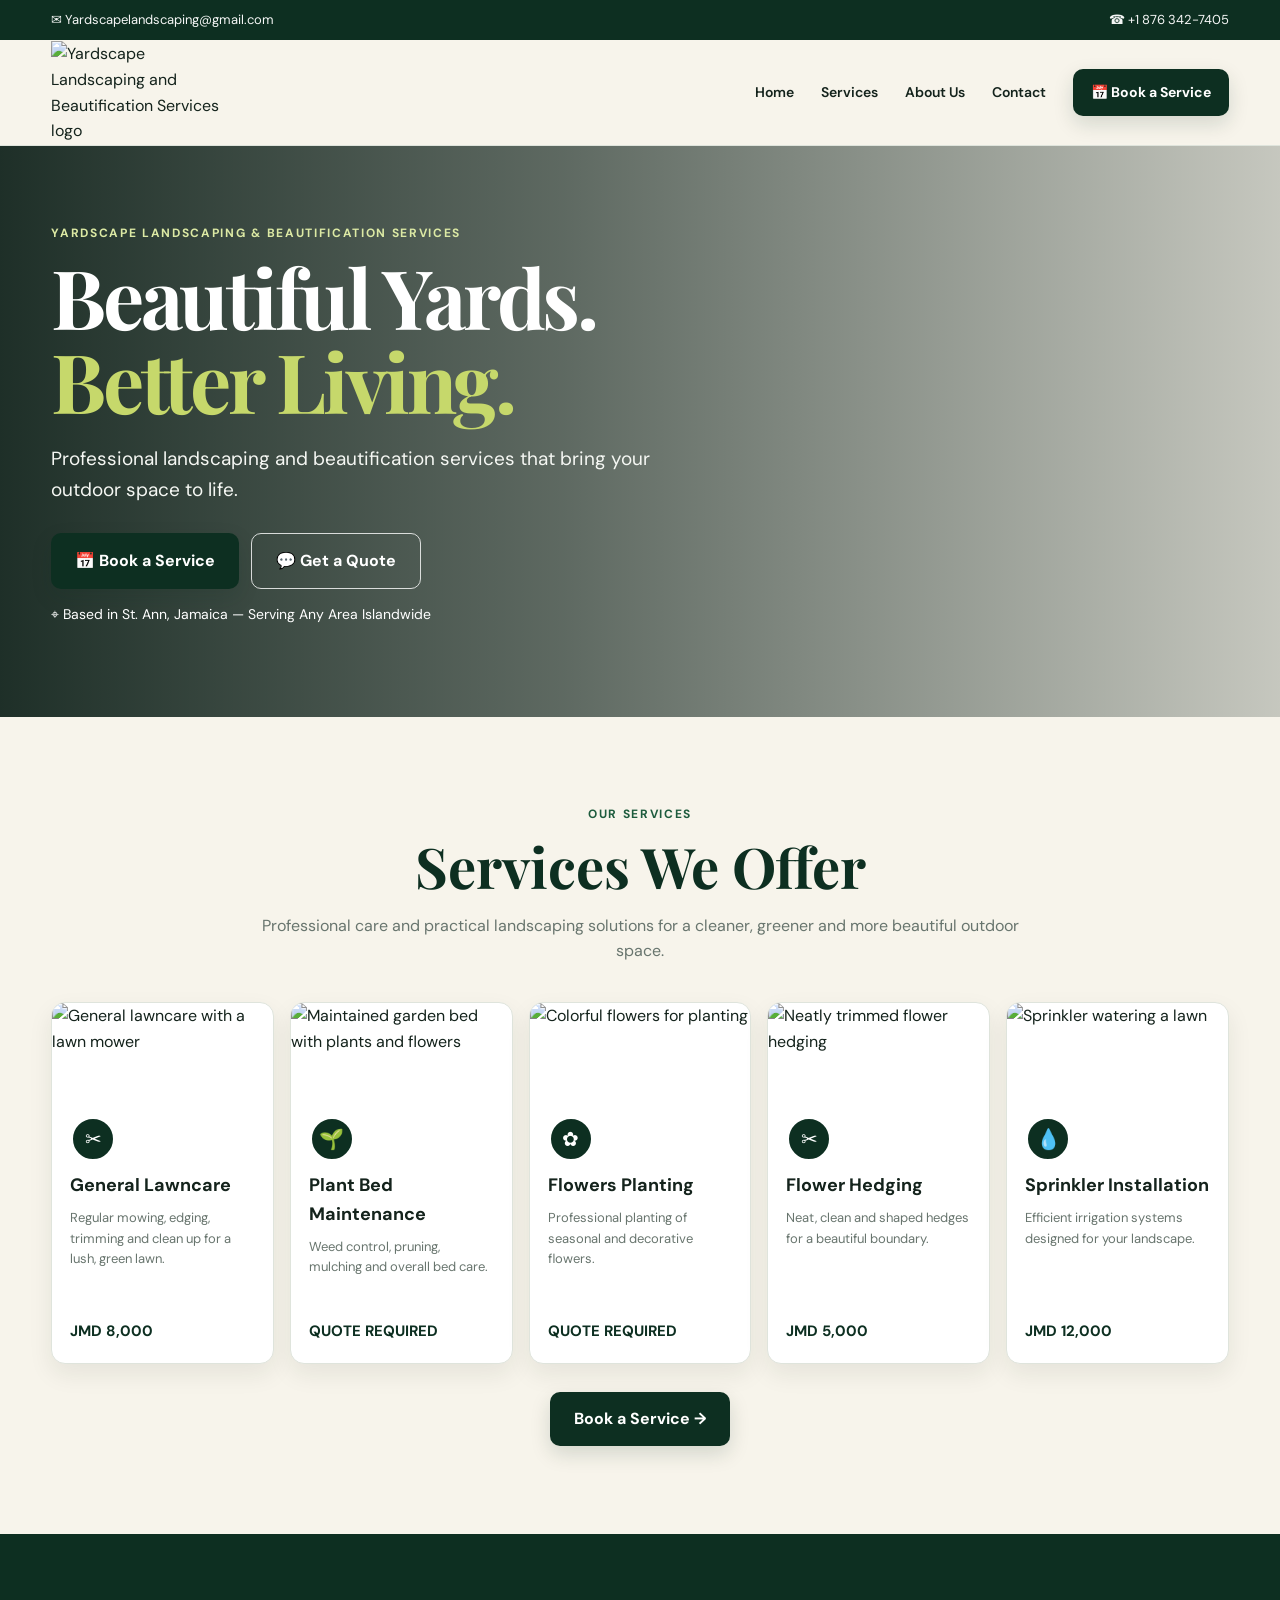
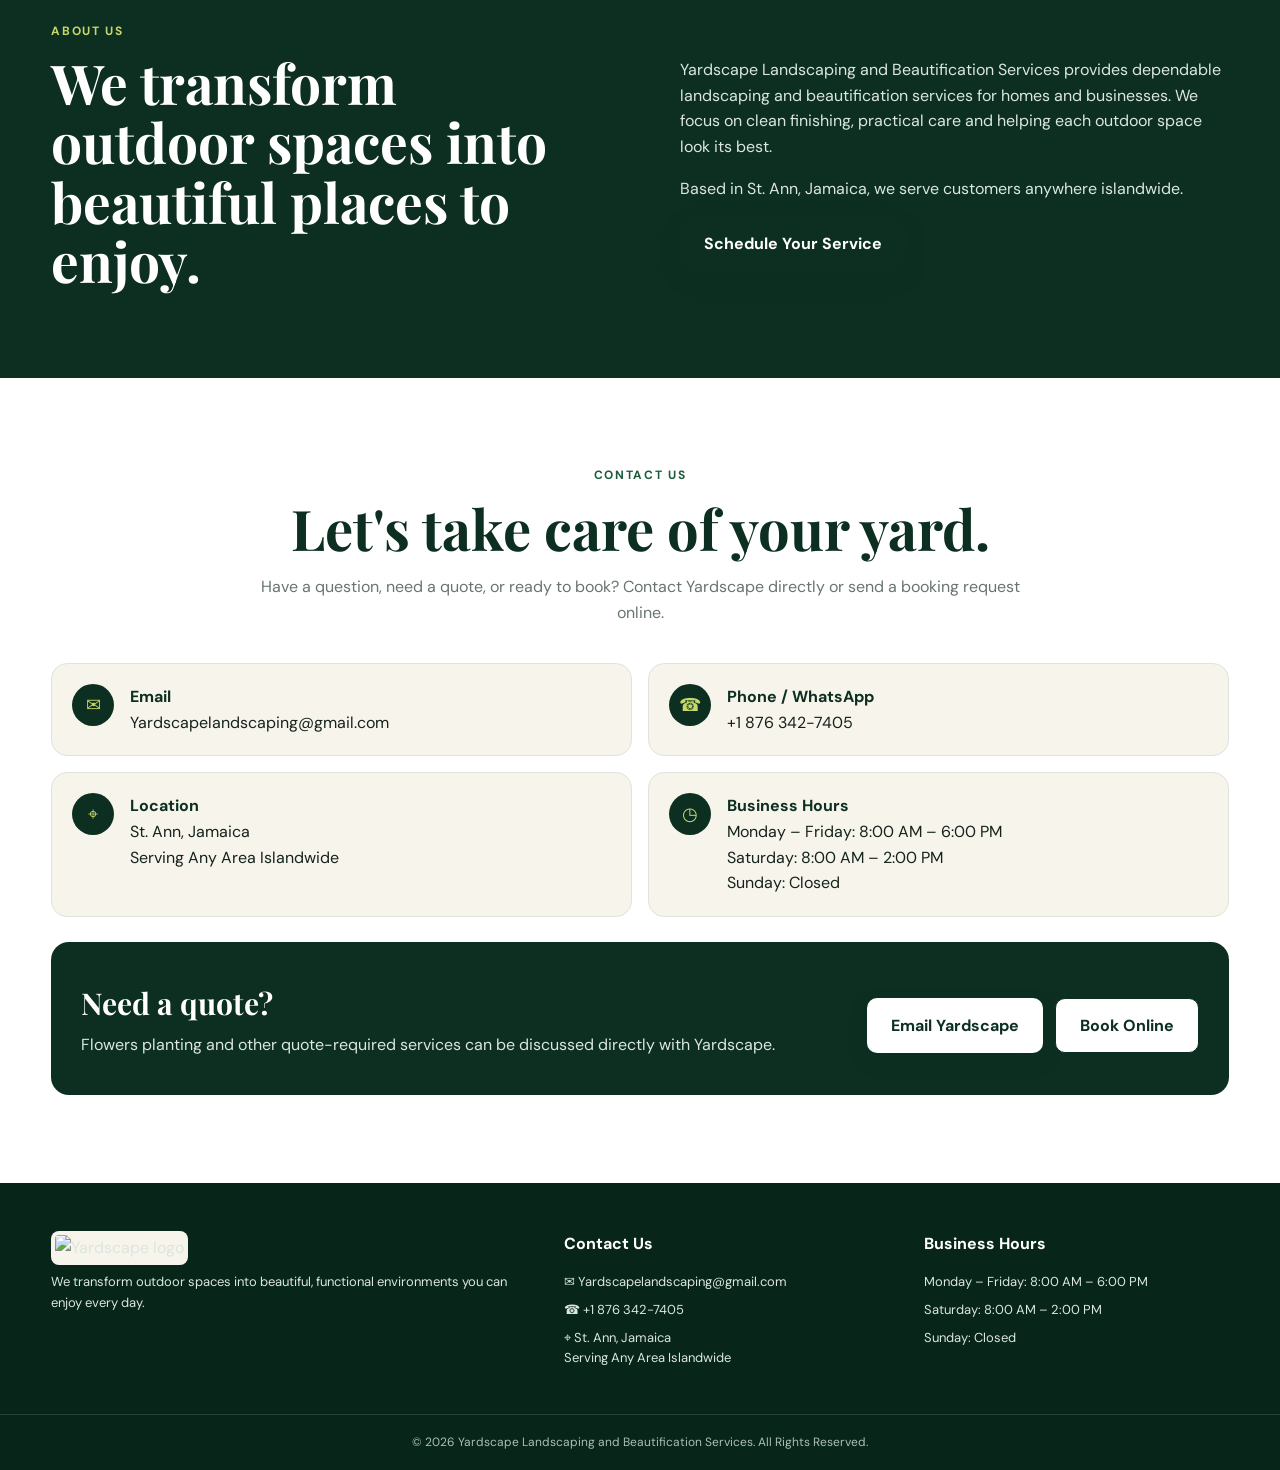
==== commit 049cae52: "Add files via upload" ====
--- a/index.html
+++ b/index.html
@@ -3,118 +3,189 @@
 <head>
   <meta charset="UTF-8">
   <meta name="viewport" content="width=device-width, initial-scale=1.0">
-  <meta name="description" content="Yardscape Landscaping & Beautification Services — lawn care, plant beds, flowers, hedging and sprinkler installation in Jamaica.">
+  <meta name="description" content="Yardscape Landscaping and Beautification Services — professional lawncare, plant bed maintenance, flowers planting, flower hedging and sprinkler installation across Jamaica.">
   <title>Yardscape Landscaping & Beautification Services</title>
   <link rel="stylesheet" href="style.css">
 </head>
 <body>
+  <div class="topbar">
+    <div class="container topbar-inner">
+      <a href="mailto:Yardscapelandscaping@gmail.com">✉ Yardscapelandscaping@gmail.com</a>
+      <a href="tel:+18763427405">☎ +1 876 342-7405</a>
+    </div>
+  </div>
+
   <header class="site-header">
     <div class="container nav">
-      <a class="brand" href="index.html">
-        <span class="brand-mark">Y</span>
-        <span>Yardscape <small>Landscaping & Beautification</small></span>
+      <a class="brand" href="index.html" aria-label="Yardscape home">
+        <img src="assets/yardscape-logo.png" alt="Yardscape Landscaping and Beautification Services logo">
       </a>
       <button class="menu-toggle" aria-label="Open menu">☰</button>
       <nav>
+        <a href="#home">Home</a>
         <a href="#services">Services</a>
-        <a href="#about">About</a>
-        <a class="btn btn-small" href="booking.html">Book a Service</a>
+        <a href="#about">About Us</a>
+        <a href="#contact">Contact</a>
+        <a class="btn btn-small" href="booking.html">📅 Book a Service</a>
       </nav>
     </div>
   </header>
 
   <main>
-    <section class="hero">
-      <div class="container hero-grid">
+    <section id="home" class="hero">
+      <div class="hero-image" aria-hidden="true"></div>
+      <div class="hero-overlay"></div>
+      <div class="container hero-content">
+        <p class="eyebrow">Yardscape Landscaping & Beautification Services</p>
+        <h1>Beautiful Yards.<br><span>Better Living.</span></h1>
+        <p class="hero-copy">Professional landscaping and beautification services that bring your outdoor space to life.</p>
+        <div class="hero-actions">
+          <a class="btn" href="booking.html">📅 Book a Service</a>
+          <a class="btn btn-outline-light" href="mailto:Yardscapelandscaping@gmail.com?subject=Yardscape%20Quote%20Request">💬 Get a Quote</a>
+        </div>
+        <p class="location-line">⌖ Based in St. Ann, Jamaica — Serving Any Area Islandwide</p>
+      </div>
+    </section>
+
+    <section id="services" class="section services-section">
+      <div class="container">
+        <div class="section-heading centered">
+          <p class="eyebrow">Our Services</p>
+          <h2>Services We Offer</h2>
+          <p>Professional care and practical landscaping solutions for a cleaner, greener and more beautiful outdoor space.</p>
+        </div>
+
+        <div class="service-cards">
+          <article class="service-card">
+            <div class="service-image"><img src="assets/lawncare.jpg" alt="General lawncare with a lawn mower"></div>
+            <div class="service-body">
+              <div class="service-icon">✂</div>
+              <h3>General Lawncare</h3>
+              <p>Regular mowing, edging, trimming and clean up for a lush, green lawn.</p>
+              <strong>JMD 8,000</strong>
+            </div>
+          </article>
+
+          <article class="service-card">
+            <div class="service-image"><img src="assets/plant-bed.jpg" alt="Maintained garden bed with plants and flowers"></div>
+            <div class="service-body">
+              <div class="service-icon">🌱</div>
+              <h3>Plant Bed Maintenance</h3>
+              <p>Weed control, pruning, mulching and overall bed care.</p>
+              <strong>QUOTE REQUIRED</strong>
+            </div>
+          </article>
+
+          <article class="service-card">
+            <div class="service-image"><img src="assets/flowers.jpg" alt="Colorful flowers for planting"></div>
+            <div class="service-body">
+              <div class="service-icon">✿</div>
+              <h3>Flowers Planting</h3>
+              <p>Professional planting of seasonal and decorative flowers.</p>
+              <strong>QUOTE REQUIRED</strong>
+            </div>
+          </article>
+
+          <article class="service-card">
+            <div class="service-image"><img src="assets/hedging.jpg" alt="Neatly trimmed flower hedging"></div>
+            <div class="service-body">
+              <div class="service-icon">✂</div>
+              <h3>Flower Hedging</h3>
+              <p>Neat, clean and shaped hedges for a beautiful boundary.</p>
+              <strong>JMD 5,000</strong>
+            </div>
+          </article>
+
+          <article class="service-card">
+            <div class="service-image"><img src="assets/sprinkler.jpg" alt="Sprinkler watering a lawn"></div>
+            <div class="service-body">
+              <div class="service-icon">💧</div>
+              <h3>Sprinkler Installation</h3>
+              <p>Efficient irrigation systems designed for your landscape.</p>
+              <strong>JMD 12,000</strong>
+            </div>
+          </article>
+        </div>
+
+        <div class="center-action"><a class="btn" href="booking.html">Book a Service →</a></div>
+      </div>
+    </section>
+
+    <section id="about" class="section about-section">
+      <div class="container about-grid">
         <div>
-          <p class="eyebrow">Beautiful yards. Better living.</p>
-          <h1>Make your outdoor space <span>stand out.</span></h1>
-          <p class="hero-copy">Reliable landscaping and beautification services for homes and businesses. From a fresh lawn to clean hedges and efficient sprinklers, Yardscape keeps your property looking its best.</p>
-          <div class="hero-actions">
-            <a class="btn" href="booking.html">Book Now</a>
-            <a class="btn btn-ghost" href="mailto:Yardscapelandscaping@gmail.com">Request a Quote</a>
-          </div>
-          <p class="small-note">Serving Jamaica • Prices shown in JMD</p>
+          <p class="eyebrow">About Us</p>
+          <h2>We transform outdoor spaces into beautiful places to enjoy.</h2>
         </div>
-        <div class="hero-card">
-          <div class="leaf">🌿</div>
-          <h3>Simple booking</h3>
-          <p>Choose your service, select a date and time, and send your request in minutes.</p>
-          <a href="booking.html" class="text-link">Open booking calendar →</a>
+        <div>
+          <p>Yardscape Landscaping and Beautification Services provides dependable landscaping and beautification services for homes and businesses. We focus on clean finishing, practical care and helping each outdoor space look its best.</p>
+          <p>Based in St. Ann, Jamaica, we serve customers anywhere islandwide.</p>
+          <a class="btn" href="booking.html">Schedule Your Service</a>
         </div>
       </div>
     </section>
 
-    <section id="services" class="section">
+    <section id="contact" class="section contact-section">
       <div class="container">
-        <div class="section-heading">
-          <p class="eyebrow">Our services</p>
-          <h2>Practical care for a healthier yard.</h2>
+        <div class="section-heading centered">
+          <p class="eyebrow">Contact Us</p>
+          <h2>Let's take care of your yard.</h2>
+          <p>Have a question, need a quote, or ready to book? Contact Yardscape directly or send a booking request online.</p>
         </div>
-        <div class="cards">
-          <article class="card">
-            <div class="icon">✂️</div>
-            <h3>General Lawncare</h3>
-            <p>Mowing, edging and routine lawn maintenance to keep your grass neat and healthy.</p>
-            <strong>JMD 8,000</strong>
-          </article>
-          <article class="card">
-            <div class="icon">🌱</div>
-            <h3>Plant Bed Maintenance</h3>
-            <p>Keep garden beds tidy with routine care, cleanup and attention to your plants.</p>
-            <strong>Quote required</strong>
-          </article>
-          <article class="card">
-            <div class="icon">🌸</div>
-            <h3>Flowers</h3>
-            <p>Brighten your landscape with flower planting and beautification ideas for your space.</p>
-            <strong>Quote required</strong>
-          </article>
-          <article class="card">
-            <div class="icon">🌳</div>
-            <h3>Hedging</h3>
-            <p>Shape and maintain hedges for a clean, polished property appearance.</p>
-            <strong>JMD 5,000</strong>
-          </article>
-          <article class="card">
-            <div class="icon">💧</div>
-            <h3>Sprinkler Installation</h3>
-            <p>Install a practical sprinkler system to help keep your landscape properly watered.</p>
-            <strong>JMD 12,000</strong>
-          </article>
+
+        <div class="contact-grid">
+          <a class="contact-card" href="mailto:Yardscapelandscaping@gmail.com">
+            <span class="contact-icon">✉</span>
+            <span><b>Email</b><br>Yardscapelandscaping@gmail.com</span>
+          </a>
+          <a class="contact-card" href="tel:+18763427405">
+            <span class="contact-icon">☎</span>
+            <span><b>Phone / WhatsApp</b><br>+1 876 342-7405</span>
+          </a>
+          <div class="contact-card">
+            <span class="contact-icon">⌖</span>
+            <span><b>Location</b><br>St. Ann, Jamaica<br>Serving Any Area Islandwide</span>
+          </div>
+          <div class="contact-card">
+            <span class="contact-icon">◷</span>
+            <span><b>Business Hours</b><br>Monday – Friday: 8:00 AM – 6:00 PM<br>Saturday: 8:00 AM – 2:00 PM<br>Sunday: Closed</span>
+          </div>
         </div>
-      </div>
-    </section>
 
-    <section id="about" class="section section-dark">
-      <div class="container split">
-        <div>
-          <p class="eyebrow">Why Yardscape?</p>
-          <h2>Care that makes a difference.</h2>
+        <div class="contact-cta">
+          <div>
+            <h3>Need a quote?</h3>
+            <p>Flowers planting and other quote-required services can be discussed directly with Yardscape.</p>
+          </div>
+          <div class="hero-actions">
+            <a class="btn" href="mailto:Yardscapelandscaping@gmail.com?subject=Yardscape%20Quote%20Request">Email Yardscape</a>
+            <a class="btn btn-ghost" href="booking.html">Book Online</a>
+          </div>
         </div>
-        <div>
-          <p>We focus on dependable landscaping, clean finishing and simple service. Whether you need a regular lawn touch-up or a new sprinkler installation, our booking process makes it easy to get started.</p>
-          <a class="btn" href="booking.html">Schedule your service</a>
-        </div>
-      </div>
-    </section>
-
-    <section class="cta">
-      <div class="container cta-inner">
-        <div>
-          <p class="eyebrow">Ready to get started?</p>
-          <h2>Let's make your yard look its best.</h2>
-        </div>
-        <a class="btn btn-light" href="booking.html">Book a Service</a>
       </div>
     </section>
   </main>
 
   <footer>
-    <div class="container footer-inner">
-      <div><strong>Yardscape</strong><br><span>Landscaping & Beautification Services</span></div>
-      <div><a href="booking.html">Booking</a> <span>•</span> <a href="mailto:Yardscapelandscaping@gmail.com">Email Us</a></div>
+    <div class="container footer-grid">
+      <div class="footer-brand">
+        <img src="assets/yardscape-logo.png" alt="Yardscape logo">
+        <p>We transform outdoor spaces into beautiful, functional environments you can enjoy every day.</p>
+      </div>
+      <div>
+        <h3>Contact Us</h3>
+        <p><a href="mailto:Yardscapelandscaping@gmail.com">✉ Yardscapelandscaping@gmail.com</a></p>
+        <p><a href="tel:+18763427405">☎ +1 876 342-7405</a></p>
+        <p>⌖ St. Ann, Jamaica<br>Serving Any Area Islandwide</p>
+      </div>
+      <div>
+        <h3>Business Hours</h3>
+        <p>Monday – Friday: 8:00 AM – 6:00 PM</p>
+        <p>Saturday: 8:00 AM – 2:00 PM</p>
+        <p>Sunday: Closed</p>
+      </div>
     </div>
+    <div class="footer-bottom">© 2026 Yardscape Landscaping and Beautification Services. All Rights Reserved.</div>
   </footer>
   <script src="script.js"></script>
 </body>
--- a/style.css
+++ b/style.css
@@ -1,3 +1,6 @@
 @import url('https://fonts.googleapis.com/css2?family=DM+Sans:wght@400;500;600;700&family=Playfair+Display:wght@600;700&display=swap');
-:root{--green:#183c2c;--green2:#2e6a4d;--lime:#b7d66a;--cream:#f5f3ea;--white:#fff;--ink:#14231c;--muted:#68756e;--line:#dce2da;--shadow:0 20px 50px rgba(20,35,28,.10)}
-*{box-sizing:border-box}html{scroll-behavior:smooth}body{margin:0;font-family:"DM Sans",sans-serif;color:var(--ink);background:var(--cream);line-height:1.6}a{text-decoration:none;color:inherit}.container{width:min(1120px,92%);margin:auto}.narrow{width:min(820px,92%)}.site-header{background:rgba(245,243,234,.96);border-bottom:1px solid var(--line);position:sticky;top:0;z-index:10;backdrop-filter:blur(10px)}.nav{min-height:76px;display:flex;align-items:center;justify-content:space-between;gap:25px}.brand{display:flex;align-items:center;gap:11px;font-weight:700;font-size:18px}.brand small{display:block;font-size:10px;letter-spacing:.08em;text-transform:uppercase;color:var(--muted);font-weight:600}.brand-mark{width:38px;height:38px;border-radius:50%;display:grid;place-items:center;background:var(--green);color:var(--lime);font-family:Georgia,serif;font-size:24px}.nav nav{display:flex;align-items:center;gap:26px;font-weight:600;font-size:14px}.btn{display:inline-flex;justify-content:center;align-items:center;border:0;border-radius:999px;background:var(--green);color:#fff;padding:14px 24px;font-weight:700;cursor:pointer;transition:.2s}.btn:hover{transform:translateY(-2px);background:var(--green2)}.btn-small{padding:10px 18px}.btn-ghost{background:transparent;color:var(--green);border:1px solid var(--green)}.btn-light{background:#fff;color:var(--green)}.menu-toggle{display:none;background:none;border:0;font-size:24px}.hero{padding:90px 0 100px;background:radial-gradient(circle at 85% 20%,#dce9bb 0,transparent 35%),var(--cream)}.hero-grid{display:grid;grid-template-columns:1.2fr .8fr;gap:80px;align-items:center}.eyebrow{text-transform:uppercase;letter-spacing:.14em;font-size:12px;font-weight:700;color:var(--green2);margin:0 0 14px}.hero h1,.booking-page h1{font-family:"Playfair Display",serif;font-size:clamp(48px,7vw,78px);line-height:1.02;margin:0 0 24px;letter-spacing:-.04em}.hero h1 span{color:var(--green2)}.hero-copy{font-size:18px;max-width:650px;color:#4d5d53}.hero-actions{display:flex;gap:12px;flex-wrap:wrap;margin:30px 0 14px}.small-note{font-size:12px;color:var(--muted)}.hero-card{background:var(--green);color:#fff;border-radius:30px;padding:42px;box-shadow:var(--shadow);transform:rotate(1deg)}.hero-card .leaf{font-size:42px}.hero-card h3{font-family:"Playfair Display",serif;font-size:32px;margin:10px 0}.hero-card p{color:#d9e7df}.text-link{color:var(--lime);font-weight:700}.section{padding:90px 0}.section-heading{max-width:680px;margin-bottom:35px}.section h2,.cta h2{font-family:"Playfair Display",serif;font-size:clamp(34px,5vw,52px);line-height:1.1;margin:0}.cards{display:grid;grid-template-columns:repeat(5,1fr);gap:15px}.card{background:#fff;border:1px solid var(--line);border-radius:22px;padding:25px;min-height:255px;display:flex;flex-direction:column}.card .icon{font-size:28px}.card h3{margin:14px 0 8px;font-size:19px}.card p{color:var(--muted);font-size:14px;margin:0 0 18px}.card strong{margin-top:auto;color:var(--green)}.section-dark{background:var(--green);color:#fff}.split{display:grid;grid-template-columns:1fr 1fr;gap:70px;align-items:start}.split p{color:#d7e3dc}.cta{padding:65px 0;background:var(--lime)}.cta-inner{display:flex;justify-content:space-between;align-items:center;gap:25px}.booking-page{padding:70px 0 100px}.intro{color:var(--muted);max-width:720px;margin-bottom:35px}.booking-form{background:#fff;border:1px solid var(--line);border-radius:28px;padding:30px;box-shadow:var(--shadow)}.form-section{padding:10px 0 28px}.form-section h2{font-family:"Playfair Display",serif;font-size:25px;margin:0 0 18px}.service-options{display:grid;grid-template-columns:1fr 1fr;gap:12px}.service-option{position:relative}.service-option input{position:absolute;opacity:0}.service-option span{display:flex;justify-content:space-between;gap:15px;padding:17px;border:1px solid var(--line);border-radius:16px;cursor:pointer}.service-option input:checked+span{border-color:var(--green2);box-shadow:0 0 0 2px var(--green2);background:#f5faee}.service-option small{color:var(--muted);font-weight:600}label:not(.service-option){display:block;font-size:13px;font-weight:700;margin:14px 0 6px}input,select,textarea{width:100%;padding:13px 14px;border:1px solid var(--line);border-radius:12px;background:#fbfcf9;font:inherit;color:var(--ink)}input:focus,select:focus,textarea:focus{outline:2px solid #b7d66a;border-color:var(--green2)}.form-grid{display:grid;grid-template-columns:1fr 1fr;gap:35px;border-top:1px solid var(--line);border-bottom:1px solid var(--line)}.hint,.privacy-note{font-size:12px;color:var(--muted)}.summary{display:grid;grid-template-columns:1fr 1fr;gap:12px;background:var(--cream);border-radius:16px;padding:18px;margin:0 0 18px}.summary span{display:block;color:var(--muted);font-size:12px}.summary strong{display:block;margin-top:3px}.btn-full{width:100%;font-size:16px}.status{min-height:24px;text-align:center;font-weight:700}.status.success{color:#247347}.status.error{color:#a12f2f}footer{background:#10271d;color:#dbe6df;padding:28px 0}.footer-inner{display:flex;justify-content:space-between;align-items:center;gap:20px;font-size:13px}.footer-inner span{color:#94a69b}.footer-inner a{color:var(--lime)}@media(max-width:900px){.cards{grid-template-columns:repeat(2,1fr)}.hero-grid{grid-template-columns:1fr;gap:45px}.split{grid-template-columns:1fr;gap:25px}}@media(max-width:650px){.nav nav{display:none}.menu-toggle{display:block}.cards,.service-options,.form-grid,.summary{grid-template-columns:1fr}.hero{padding:65px 0}.hero-card{padding:30px}.section{padding:65px 0}.booking-page{padding:45px 0 70px}.booking-form{padding:20px}.cta-inner,.footer-inner{align-items:flex-start;flex-direction:column}}
+:root{--green:#0d2f21;--green2:#1d5b3d;--lime:#c6d86b;--cream:#f7f4eb;--white:#fff;--ink:#14231c;--muted:#68756e;--line:#dfe4dc;--gold:#d6bc67;--shadow:0 20px 50px rgba(20,35,28,.12)}
+*{box-sizing:border-box}html{scroll-behavior:smooth}body{margin:0;font-family:"DM Sans",sans-serif;color:var(--ink);background:var(--cream);line-height:1.6}a{text-decoration:none;color:inherit}.container{width:min(1180px,92%);margin:auto}.topbar{background:var(--green);color:#fff;font-size:13px}.topbar-inner{min-height:40px;display:flex;justify-content:space-between;align-items:center;gap:20px}.topbar a{opacity:.96}.site-header{background:rgba(247,244,235,.98);border-bottom:1px solid var(--line);position:sticky;top:0;z-index:20;backdrop-filter:blur(10px)}.nav{min-height:105px;display:flex;align-items:center;justify-content:space-between;gap:25px}.brand img{display:block;width:190px;height:auto}.nav nav{display:flex;align-items:center;gap:27px;font-weight:600;font-size:14px}.nav nav>a:not(.btn):hover{color:var(--green2)}.btn{display:inline-flex;justify-content:center;align-items:center;border:0;border-radius:10px;background:var(--green);color:#fff;padding:14px 24px;font-weight:700;cursor:pointer;transition:.2s;box-shadow:0 8px 20px rgba(13,47,33,.15)}.btn:hover{transform:translateY(-2px);background:var(--green2)}.btn-small{padding:12px 18px}.btn-ghost{background:transparent;color:var(--green);border:1px solid var(--green);box-shadow:none}.btn-outline-light{background:transparent;color:#fff;border:1px solid rgba(255,255,255,.8);box-shadow:none}.menu-toggle{display:none;background:none;border:0;font-size:24px;color:var(--green)}
+.hero{position:relative;min-height:520px;display:flex;align-items:center;overflow:hidden;color:#fff}.hero-image{position:absolute;inset:0;background-image:url('assets/hero.jpg');background-size:cover;background-position:center}.hero-overlay{position:absolute;inset:0;background:linear-gradient(90deg,rgba(0,20,13,.88) 0%,rgba(0,20,13,.62) 44%,rgba(0,20,13,.2) 100%)}.hero-content{position:relative;z-index:1;padding:78px 0}.eyebrow{text-transform:uppercase;letter-spacing:.14em;font-size:12px;font-weight:700;color:var(--green2);margin:0 0 12px}.hero .eyebrow{color:#dce9a4}.hero h1{font-family:"Playfair Display",serif;font-size:clamp(48px,7vw,82px);line-height:1.02;margin:0 0 22px;letter-spacing:-.04em}.hero h1 span{color:var(--lime)}.hero-copy{font-size:19px;max-width:640px;margin:0;color:#f5f7f3}.hero-actions{display:flex;gap:12px;flex-wrap:wrap;margin:28px 0 14px}.location-line{font-size:14px;margin-top:12px}.section{padding:88px 0}.services-section{background:var(--cream)}.section-heading{max-width:760px;margin-bottom:38px}.centered{text-align:center;margin-left:auto;margin-right:auto}.section-heading h2{font-family:"Playfair Display",serif;font-size:clamp(36px,5vw,56px);line-height:1.08;margin:0;color:var(--green)}.section-heading>p:last-child{color:var(--muted)}.service-cards{display:grid;grid-template-columns:repeat(5,1fr);gap:16px}.service-card{background:#fff;border:1px solid var(--line);border-radius:14px;overflow:hidden;box-shadow:0 10px 25px rgba(20,35,28,.08);display:flex;flex-direction:column}.service-image{height:135px;overflow:hidden}.service-image img{width:100%;height:100%;object-fit:cover;display:block}.service-body{position:relative;padding:28px 18px 20px;display:flex;flex-direction:column;min-height:225px}.service-icon{position:absolute;left:18px;top:-22px;width:46px;height:46px;border-radius:50%;display:grid;place-items:center;background:var(--green);color:#fff;border:3px solid #fff;font-size:20px}.service-body h3{font-size:18px;margin:5px 0 8px}.service-body p{font-size:13px;color:var(--muted);margin:0 0 18px}.service-body strong{margin-top:auto;color:var(--green);font-size:15px}.center-action{text-align:center;margin-top:28px}.about-section{background:var(--green);color:#fff}.about-grid{display:grid;grid-template-columns:1fr 1fr;gap:80px;align-items:center}.about-section .eyebrow{color:var(--lime)}.about-section h2{font-family:"Playfair Display",serif;font-size:clamp(35px,5vw,55px);line-height:1.08;margin:0}.about-section p{color:#dbe7e0}.contact-section{background:#fff}.contact-grid{display:grid;grid-template-columns:repeat(2,1fr);gap:16px}.contact-card{display:flex;gap:16px;align-items:flex-start;background:var(--cream);border:1px solid var(--line);border-radius:16px;padding:20px}.contact-icon{width:42px;height:42px;flex:0 0 42px;display:grid;place-items:center;background:var(--green);color:var(--lime);border-radius:50%;font-size:18px}.contact-card b{color:var(--green)}.contact-cta{margin-top:25px;background:var(--green);color:#fff;border-radius:18px;padding:28px 30px;display:flex;justify-content:space-between;align-items:center;gap:25px}.contact-cta h3{font-family:"Playfair Display",serif;font-size:30px;margin:0 0 5px}.contact-cta p{margin:0;color:#dbe7e0}.contact-cta .btn{background:#fff;color:var(--green)}footer{background:#08251a;color:#dbe6df;padding:48px 0 0}.footer-grid{display:grid;grid-template-columns:1.5fr 1fr 1fr;gap:55px;padding-bottom:38px}.footer-brand img{width:210px;background:#f7f4eb;border-radius:8px;padding:4px}.footer-grid h3{color:#fff;font-size:16px;margin:0 0 15px}.footer-grid p{font-size:13px;margin:7px 0}.footer-grid a:hover{color:var(--lime)}.footer-bottom{text-align:center;border-top:1px solid rgba(255,255,255,.12);padding:18px 0;font-size:12px;color:#aebeb5}
+/* booking page */.booking-page{padding:70px 0 100px}.narrow{width:min(850px,92%)}.booking-page h1{font-family:"Playfair Display",serif;font-size:clamp(45px,7vw,70px);line-height:1.02;margin:0 0 18px;color:var(--green)}.intro{color:var(--muted);max-width:720px;margin-bottom:35px}.booking-form{background:#fff;border:1px solid var(--line);border-radius:22px;padding:30px;box-shadow:var(--shadow)}.form-section{padding:10px 0 28px}.form-section h2{font-family:"Playfair Display",serif;font-size:25px;margin:0 0 18px;color:var(--green)}.service-options{display:grid;grid-template-columns:1fr 1fr;gap:12px}.service-option{position:relative}.service-option input{position:absolute;opacity:0}.service-option span{display:flex;justify-content:space-between;gap:15px;padding:17px;border:1px solid var(--line);border-radius:14px;cursor:pointer}.service-option input:checked+span{border-color:var(--green2);box-shadow:0 0 0 2px var(--green2);background:#f5faee}.service-option small{color:var(--muted);font-weight:600}label:not(.service-option){display:block;font-size:13px;font-weight:700;margin:14px 0 6px}input,select,textarea{width:100%;padding:13px 14px;border:1px solid var(--line);border-radius:12px;background:#fbfcf9;font:inherit;color:var(--ink)}input:focus,select:focus,textarea:focus{outline:2px solid var(--lime);border-color:var(--green2)}.form-grid{display:grid;grid-template-columns:1fr 1fr;gap:35px;border-top:1px solid var(--line);border-bottom:1px solid var(--line)}.hint,.privacy-note{font-size:12px;color:var(--muted)}.summary{display:grid;grid-template-columns:1fr 1fr;gap:12px;background:var(--cream);border-radius:14px;padding:18px;margin:0 0 18px}.summary span{display:block;color:var(--muted);font-size:12px}.summary strong{display:block;margin-top:3px}.btn-full{width:100%;font-size:16px}.status{min-height:24px;text-align:center;font-weight:700}.status.success{color:#247347}.status.error{color:#a12f2f}.booking-footer{background:#08251a;color:#dbe6df;padding:28px 0}.booking-footer .footer-inner{display:flex;justify-content:space-between;align-items:center}.booking-brand{display:flex;align-items:center;gap:14px}.booking-brand img{width:130px;background:#f7f4eb;border-radius:6px}
+@media(max-width:1000px){.service-cards{grid-template-columns:repeat(2,1fr)}.about-grid{grid-template-columns:1fr;gap:30px}.nav nav{gap:16px}}@media(max-width:700px){.topbar-inner{flex-direction:column;justify-content:center;gap:2px;padding:7px 0}.nav{min-height:78px}.brand img{width:155px}.nav nav{display:none;position:absolute;top:78px;left:0;right:0;background:var(--cream);padding:18px 4%;border-bottom:1px solid var(--line);flex-direction:column;align-items:stretch}.nav nav.open{display:flex}.nav nav .btn{text-align:center}.menu-toggle{display:block}.hero{min-height:560px}.hero-content{padding:60px 0}.service-cards,.contact-grid,.form-grid,.service-options,.summary,.footer-grid{grid-template-columns:1fr}.section{padding:65px 0}.contact-cta{flex-direction:column;align-items:flex-start}.footer-grid{gap:28px}.booking-page{padding:45px 0 70px}.booking-form{padding:20px}}
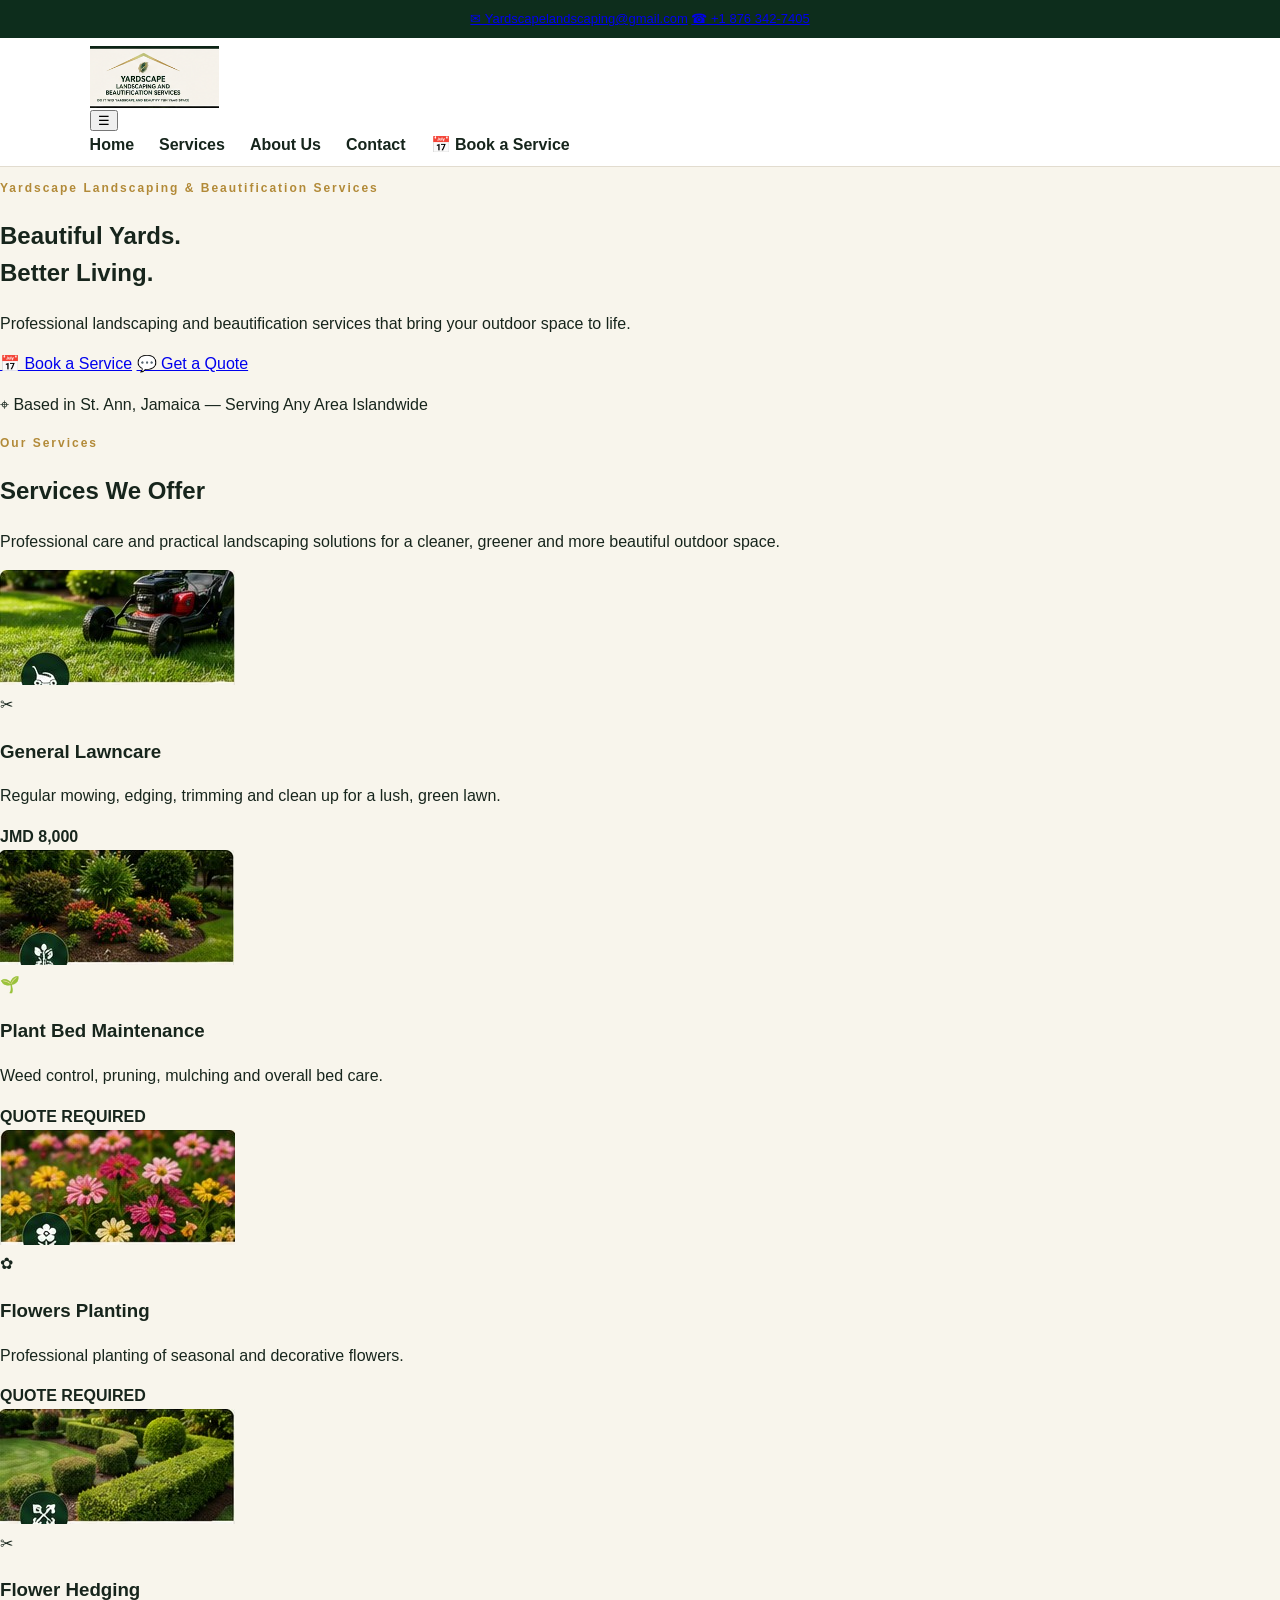
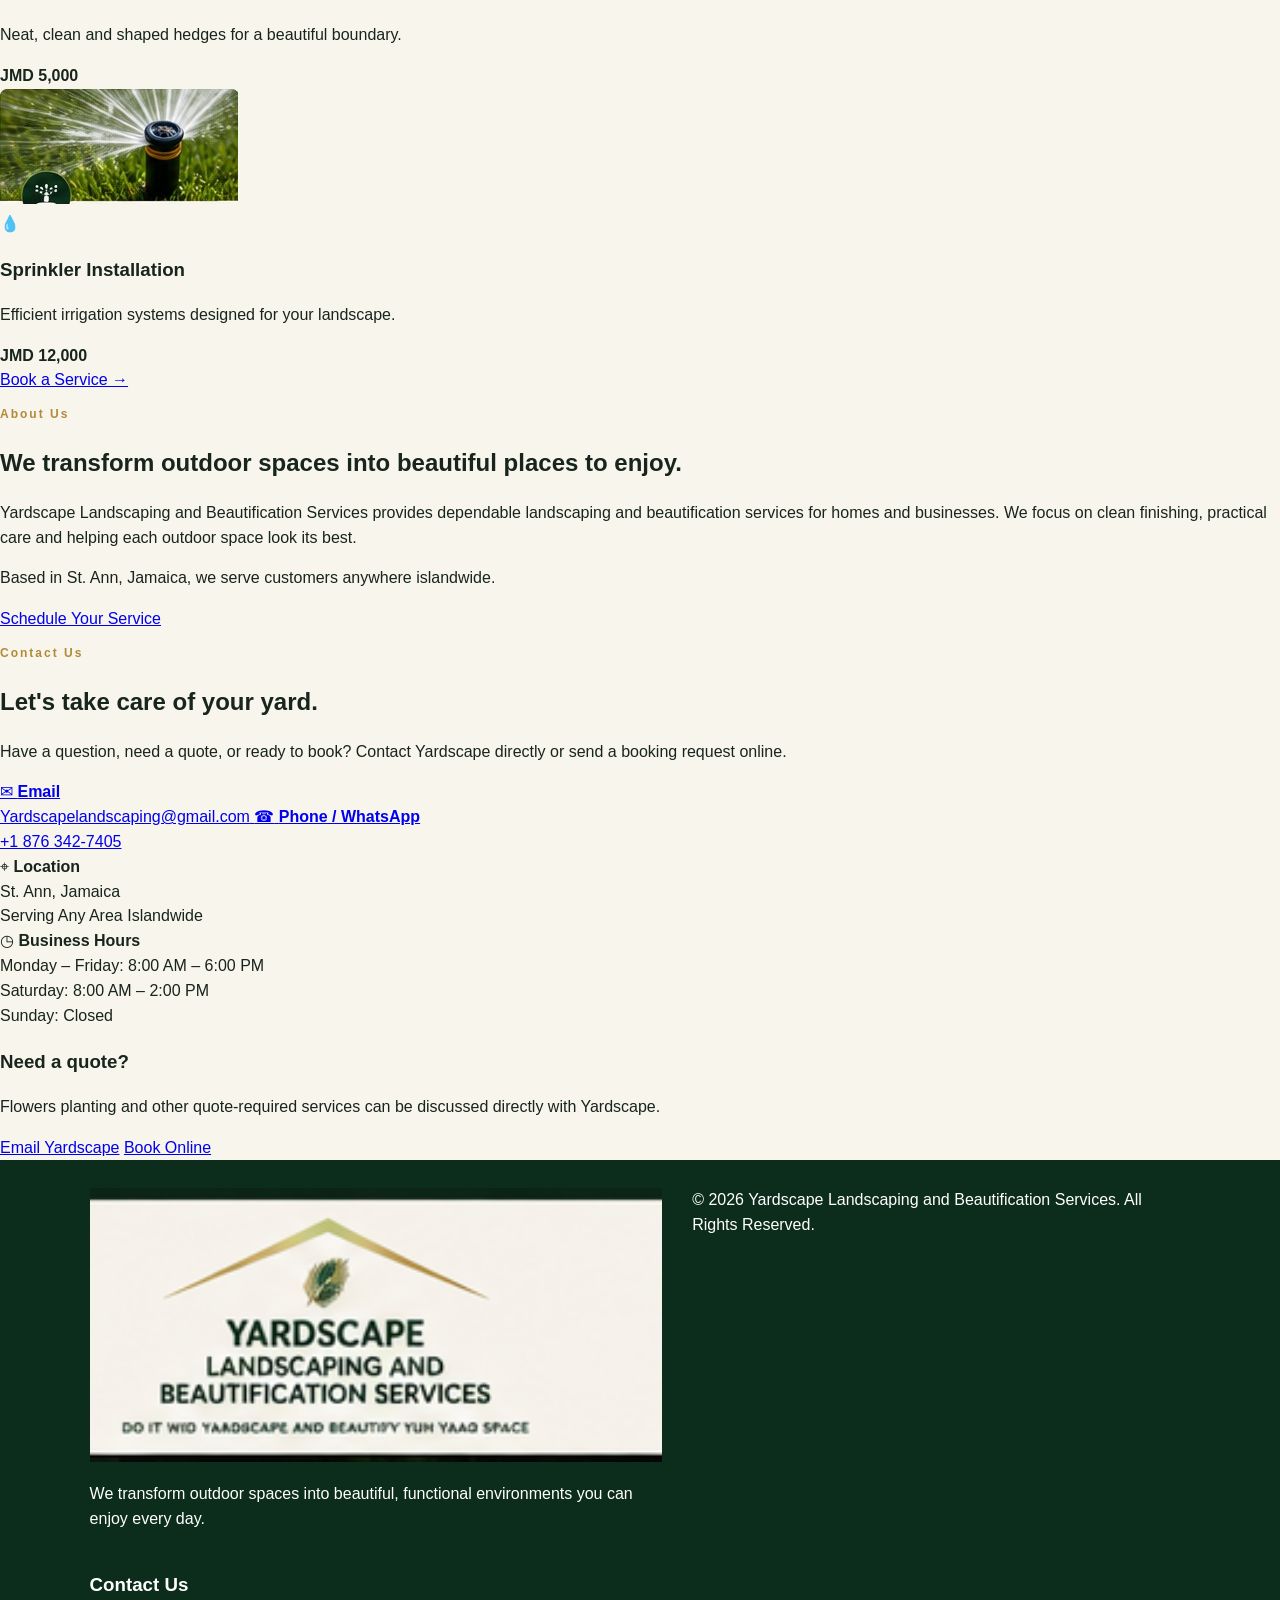
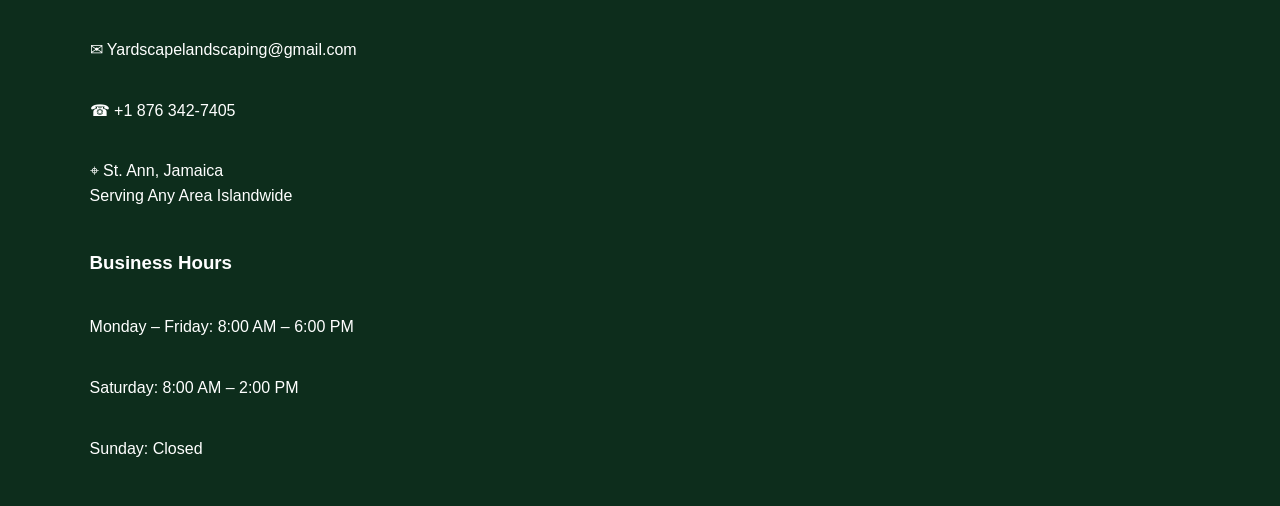
==== commit 3613cd07: "Update index.html" ====
--- a/index.html
+++ b/index.html
@@ -18,7 +18,7 @@
   <header class="site-header">
     <div class="container nav">
       <a class="brand" href="index.html" aria-label="Yardscape home">
-        <img src="assets/yardscape-logo.png" alt="Yardscape Landscaping and Beautification Services logo">
+        <img src="./assets/yardscape-logo.png" alt="Yardscape Landscaping and Beautification Services logo">
       </a>
       <button class="menu-toggle" aria-label="Open menu">☰</button>
       <nav>
@@ -57,7 +57,7 @@
 
         <div class="service-cards">
           <article class="service-card">
-            <div class="service-image"><img src="assets/lawncare.jpg" alt="General lawncare with a lawn mower"></div>
+            <div class="service-image"><img src="./assets/lawncare.jpg" alt="General lawncare with a lawn mower"></div>
             <div class="service-body">
               <div class="service-icon">✂</div>
               <h3>General Lawncare</h3>
@@ -67,7 +67,7 @@
           </article>
 
           <article class="service-card">
-            <div class="service-image"><img src="assets/plant-bed.jpg" alt="Maintained garden bed with plants and flowers"></div>
+            <div class="service-image"><img src="./assets/plant-bed.jpg" alt="Maintained garden bed with plants and flowers"></div>
             <div class="service-body">
               <div class="service-icon">🌱</div>
               <h3>Plant Bed Maintenance</h3>
@@ -77,7 +77,7 @@
           </article>
 
           <article class="service-card">
-            <div class="service-image"><img src="assets/flowers.jpg" alt="Colorful flowers for planting"></div>
+            <div class="service-image"><img src="./assets/flowers.jpg" alt="Colorful flowers for planting"></div>
             <div class="service-body">
               <div class="service-icon">✿</div>
               <h3>Flowers Planting</h3>
@@ -87,7 +87,7 @@
           </article>
 
           <article class="service-card">
-            <div class="service-image"><img src="assets/hedging.jpg" alt="Neatly trimmed flower hedging"></div>
+            <div class="service-image"><img src="./assets/hedging.jpg" alt="Neatly trimmed flower hedging"></div>
             <div class="service-body">
               <div class="service-icon">✂</div>
               <h3>Flower Hedging</h3>
@@ -97,7 +97,7 @@
           </article>
 
           <article class="service-card">
-            <div class="service-image"><img src="assets/sprinkler.jpg" alt="Sprinkler watering a lawn"></div>
+            <div class="service-image"><img src="./assets/sprinkler.jpg" alt="Sprinkler watering a lawn"></div>
             <div class="service-body">
               <div class="service-icon">💧</div>
               <h3>Sprinkler Installation</h3>
@@ -169,7 +169,7 @@
   <footer>
     <div class="container footer-grid">
       <div class="footer-brand">
-        <img src="assets/yardscape-logo.png" alt="Yardscape logo">
+        <img src="./assets/yardscape-logo.png" alt="Yardscape logo">
         <p>We transform outdoor spaces into beautiful, functional environments you can enjoy every day.</p>
       </div>
       <div>
@@ -187,6 +187,6 @@
     </div>
     <div class="footer-bottom">© 2026 Yardscape Landscaping and Beautification Services. All Rights Reserved.</div>
   </footer>
-  <script src="script.js"></script>
+  <script src="./script.js?v=2"></script>
 </body>
 </html>
--- a/style.css
+++ b/style.css
@@ -1,6 +1 @@
-@import url('https://fonts.googleapis.com/css2?family=DM+Sans:wght@400;500;600;700&family=Playfair+Display:wght@600;700&display=swap');
-:root{--green:#0d2f21;--green2:#1d5b3d;--lime:#c6d86b;--cream:#f7f4eb;--white:#fff;--ink:#14231c;--muted:#68756e;--line:#dfe4dc;--gold:#d6bc67;--shadow:0 20px 50px rgba(20,35,28,.12)}
-*{box-sizing:border-box}html{scroll-behavior:smooth}body{margin:0;font-family:"DM Sans",sans-serif;color:var(--ink);background:var(--cream);line-height:1.6}a{text-decoration:none;color:inherit}.container{width:min(1180px,92%);margin:auto}.topbar{background:var(--green);color:#fff;font-size:13px}.topbar-inner{min-height:40px;display:flex;justify-content:space-between;align-items:center;gap:20px}.topbar a{opacity:.96}.site-header{background:rgba(247,244,235,.98);border-bottom:1px solid var(--line);position:sticky;top:0;z-index:20;backdrop-filter:blur(10px)}.nav{min-height:105px;display:flex;align-items:center;justify-content:space-between;gap:25px}.brand img{display:block;width:190px;height:auto}.nav nav{display:flex;align-items:center;gap:27px;font-weight:600;font-size:14px}.nav nav>a:not(.btn):hover{color:var(--green2)}.btn{display:inline-flex;justify-content:center;align-items:center;border:0;border-radius:10px;background:var(--green);color:#fff;padding:14px 24px;font-weight:700;cursor:pointer;transition:.2s;box-shadow:0 8px 20px rgba(13,47,33,.15)}.btn:hover{transform:translateY(-2px);background:var(--green2)}.btn-small{padding:12px 18px}.btn-ghost{background:transparent;color:var(--green);border:1px solid var(--green);box-shadow:none}.btn-outline-light{background:transparent;color:#fff;border:1px solid rgba(255,255,255,.8);box-shadow:none}.menu-toggle{display:none;background:none;border:0;font-size:24px;color:var(--green)}
-.hero{position:relative;min-height:520px;display:flex;align-items:center;overflow:hidden;color:#fff}.hero-image{position:absolute;inset:0;background-image:url('assets/hero.jpg');background-size:cover;background-position:center}.hero-overlay{position:absolute;inset:0;background:linear-gradient(90deg,rgba(0,20,13,.88) 0%,rgba(0,20,13,.62) 44%,rgba(0,20,13,.2) 100%)}.hero-content{position:relative;z-index:1;padding:78px 0}.eyebrow{text-transform:uppercase;letter-spacing:.14em;font-size:12px;font-weight:700;color:var(--green2);margin:0 0 12px}.hero .eyebrow{color:#dce9a4}.hero h1{font-family:"Playfair Display",serif;font-size:clamp(48px,7vw,82px);line-height:1.02;margin:0 0 22px;letter-spacing:-.04em}.hero h1 span{color:var(--lime)}.hero-copy{font-size:19px;max-width:640px;margin:0;color:#f5f7f3}.hero-actions{display:flex;gap:12px;flex-wrap:wrap;margin:28px 0 14px}.location-line{font-size:14px;margin-top:12px}.section{padding:88px 0}.services-section{background:var(--cream)}.section-heading{max-width:760px;margin-bottom:38px}.centered{text-align:center;margin-left:auto;margin-right:auto}.section-heading h2{font-family:"Playfair Display",serif;font-size:clamp(36px,5vw,56px);line-height:1.08;margin:0;color:var(--green)}.section-heading>p:last-child{color:var(--muted)}.service-cards{display:grid;grid-template-columns:repeat(5,1fr);gap:16px}.service-card{background:#fff;border:1px solid var(--line);border-radius:14px;overflow:hidden;box-shadow:0 10px 25px rgba(20,35,28,.08);display:flex;flex-direction:column}.service-image{height:135px;overflow:hidden}.service-image img{width:100%;height:100%;object-fit:cover;display:block}.service-body{position:relative;padding:28px 18px 20px;display:flex;flex-direction:column;min-height:225px}.service-icon{position:absolute;left:18px;top:-22px;width:46px;height:46px;border-radius:50%;display:grid;place-items:center;background:var(--green);color:#fff;border:3px solid #fff;font-size:20px}.service-body h3{font-size:18px;margin:5px 0 8px}.service-body p{font-size:13px;color:var(--muted);margin:0 0 18px}.service-body strong{margin-top:auto;color:var(--green);font-size:15px}.center-action{text-align:center;margin-top:28px}.about-section{background:var(--green);color:#fff}.about-grid{display:grid;grid-template-columns:1fr 1fr;gap:80px;align-items:center}.about-section .eyebrow{color:var(--lime)}.about-section h2{font-family:"Playfair Display",serif;font-size:clamp(35px,5vw,55px);line-height:1.08;margin:0}.about-section p{color:#dbe7e0}.contact-section{background:#fff}.contact-grid{display:grid;grid-template-columns:repeat(2,1fr);gap:16px}.contact-card{display:flex;gap:16px;align-items:flex-start;background:var(--cream);border:1px solid var(--line);border-radius:16px;padding:20px}.contact-icon{width:42px;height:42px;flex:0 0 42px;display:grid;place-items:center;background:var(--green);color:var(--lime);border-radius:50%;font-size:18px}.contact-card b{color:var(--green)}.contact-cta{margin-top:25px;background:var(--green);color:#fff;border-radius:18px;padding:28px 30px;display:flex;justify-content:space-between;align-items:center;gap:25px}.contact-cta h3{font-family:"Playfair Display",serif;font-size:30px;margin:0 0 5px}.contact-cta p{margin:0;color:#dbe7e0}.contact-cta .btn{background:#fff;color:var(--green)}footer{background:#08251a;color:#dbe6df;padding:48px 0 0}.footer-grid{display:grid;grid-template-columns:1.5fr 1fr 1fr;gap:55px;padding-bottom:38px}.footer-brand img{width:210px;background:#f7f4eb;border-radius:8px;padding:4px}.footer-grid h3{color:#fff;font-size:16px;margin:0 0 15px}.footer-grid p{font-size:13px;margin:7px 0}.footer-grid a:hover{color:var(--lime)}.footer-bottom{text-align:center;border-top:1px solid rgba(255,255,255,.12);padding:18px 0;font-size:12px;color:#aebeb5}
-/* booking page */.booking-page{padding:70px 0 100px}.narrow{width:min(850px,92%)}.booking-page h1{font-family:"Playfair Display",serif;font-size:clamp(45px,7vw,70px);line-height:1.02;margin:0 0 18px;color:var(--green)}.intro{color:var(--muted);max-width:720px;margin-bottom:35px}.booking-form{background:#fff;border:1px solid var(--line);border-radius:22px;padding:30px;box-shadow:var(--shadow)}.form-section{padding:10px 0 28px}.form-section h2{font-family:"Playfair Display",serif;font-size:25px;margin:0 0 18px;color:var(--green)}.service-options{display:grid;grid-template-columns:1fr 1fr;gap:12px}.service-option{position:relative}.service-option input{position:absolute;opacity:0}.service-option span{display:flex;justify-content:space-between;gap:15px;padding:17px;border:1px solid var(--line);border-radius:14px;cursor:pointer}.service-option input:checked+span{border-color:var(--green2);box-shadow:0 0 0 2px var(--green2);background:#f5faee}.service-option small{color:var(--muted);font-weight:600}label:not(.service-option){display:block;font-size:13px;font-weight:700;margin:14px 0 6px}input,select,textarea{width:100%;padding:13px 14px;border:1px solid var(--line);border-radius:12px;background:#fbfcf9;font:inherit;color:var(--ink)}input:focus,select:focus,textarea:focus{outline:2px solid var(--lime);border-color:var(--green2)}.form-grid{display:grid;grid-template-columns:1fr 1fr;gap:35px;border-top:1px solid var(--line);border-bottom:1px solid var(--line)}.hint,.privacy-note{font-size:12px;color:var(--muted)}.summary{display:grid;grid-template-columns:1fr 1fr;gap:12px;background:var(--cream);border-radius:14px;padding:18px;margin:0 0 18px}.summary span{display:block;color:var(--muted);font-size:12px}.summary strong{display:block;margin-top:3px}.btn-full{width:100%;font-size:16px}.status{min-height:24px;text-align:center;font-weight:700}.status.success{color:#247347}.status.error{color:#a12f2f}.booking-footer{background:#08251a;color:#dbe6df;padding:28px 0}.booking-footer .footer-inner{display:flex;justify-content:space-between;align-items:center}.booking-brand{display:flex;align-items:center;gap:14px}.booking-brand img{width:130px;background:#f7f4eb;border-radius:6px}
-@media(max-width:1000px){.service-cards{grid-template-columns:repeat(2,1fr)}.about-grid{grid-template-columns:1fr;gap:30px}.nav nav{gap:16px}}@media(max-width:700px){.topbar-inner{flex-direction:column;justify-content:center;gap:2px;padding:7px 0}.nav{min-height:78px}.brand img{width:155px}.nav nav{display:none;position:absolute;top:78px;left:0;right:0;background:var(--cream);padding:18px 4%;border-bottom:1px solid var(--line);flex-direction:column;align-items:stretch}.nav nav.open{display:flex}.nav nav .btn{text-align:center}.menu-toggle{display:block}.hero{min-height:560px}.hero-content{padding:60px 0}.service-cards,.contact-grid,.form-grid,.service-options,.summary,.footer-grid{grid-template-columns:1fr}.section{padding:65px 0}.contact-cta{flex-direction:column;align-items:flex-start}.footer-grid{gap:28px}.booking-page{padding:45px 0 70px}.booking-form{padding:20px}}
+*{box-sizing:border-box}body{margin:0;background:#f8f5ec;color:#17251c;font-family:Arial,Helvetica,sans-serif;line-height:1.55}.topbar{background:#0d2d1c;color:#fff;padding:9px 7%;display:flex;justify-content:center;gap:42px;font-size:13px}.site-header{background:#fff;min-height:82px;display:flex;align-items:center;justify-content:space-between;padding:8px 7%;border-bottom:1px solid #e2dccf}.brand img{height:62px;width:auto;display:block}.site-header nav{display:flex;align-items:center;gap:25px}.site-header nav a{text-decoration:none;font-weight:700;color:#16251c}.nav-btn{background:#0d4b2c;color:#fff!important;padding:11px 18px;border-radius:7px}.booking-page{max-width:1120px;margin:auto;padding:55px 22px 80px}.booking-intro{display:flex;justify-content:space-between;gap:40px;align-items:end;margin-bottom:30px}.eyebrow{font-size:12px;letter-spacing:2px;color:#b28a38;font-weight:800}.booking-intro h1{font-family:Georgia,serif;font-size:50px;line-height:1.05;margin:9px 0;color:#123d27}.booking-intro p{max-width:720px;font-size:18px;color:#556057}.contact-mini{background:#fff;border:1px solid #e2dccf;border-radius:10px;padding:20px;display:flex;flex-direction:column;gap:5px;min-width:260px}.contact-mini a{color:#0d4b2c;font-weight:700}.booking-form{background:#fff;border:1px solid #e0d8c8;border-radius:12px;box-shadow:0 15px 40px #1a2d1a10;overflow:hidden}.form-section{padding:30px;border-bottom:1px solid #e8e1d4}.form-section h2{font-family:Georgia,serif;color:#123d27;font-size:25px;margin:0 0 20px}.form-section label{display:block;font-weight:700;margin-bottom:14px}.form-section input,.form-section select,.form-section textarea{display:block;width:100%;margin-top:7px;padding:13px 14px;border:1px solid #cfc7b7;border-radius:7px;background:#fff;font:inherit;color:#17251c}.price-box{display:flex;justify-content:space-between;align-items:center;background:#f1eadb;border-left:4px solid #b28a38;padding:14px 17px;border-radius:6px}.price-box strong{color:#0d4b2c}.calendar-card{border:1px solid #ddd5c5;border-radius:10px;padding:18px;background:#fbfaf6}.calhead{display:flex;justify-content:space-between;align-items:center;margin-bottom:14px}.calhead h3{margin:0;font-family:Georgia,serif;font-size:23px;color:#123d27}.calhead button{width:40px;height:40px;border:1px solid #cfc7b7;background:#fff;border-radius:7px;font-size:25px;cursor:pointer;color:#123d27}.week,.calendar{display:grid;grid-template-columns:repeat(7,1fr);gap:7px}.week{text-align:center;color:#6b736d;font-size:12px;margin-bottom:7px}.day{min-height:78px;border:1px solid #ded7c9;border-radius:7px;background:#fff;padding:8px;text-align:left;cursor:pointer;color:#17251c}.day span{display:block;font-size:17px;font-weight:800}.day small{display:block;font-size:11px;margin-top:5px;color:#4c5a50}.day:hover:not(:disabled){border-color:#0d4b2c}.day.selected{outline:3px solid #b28a38;border-color:#0d4b2c}.day.unavailable{background:#f7e9e7;border-color:#d9aaa5;cursor:not-allowed}.day.unavailable span,.day.unavailable small{color:#a52e27}.day.past{background:#eeeae2;color:#999;cursor:not-allowed}.empty-day{min-height:78px}.legend{display:flex;gap:22px;margin-top:15px;font-size:13px;color:#555}.dot{display:inline-block;width:10px;height:10px;border-radius:50%;background:#2e7b4c;margin-right:5px}.dot.unavailable{background:#b83a32}.dot.past{background:#aaa}.calendar-loading,.calendar-error{grid-column:1/-1;padding:30px;text-align:center}.calendar-error{color:#a52e27;background:#fdf4f2;border-radius:8px}.selected-date{font-weight:700;color:#0d4b2c}.status{min-height:22px}.good{color:#14703b;font-weight:700}.bad{color:#a52e27;font-weight:700}.fields-2{display:grid;grid-template-columns:1fr 1fr;gap:0 22px}.submit-row{padding:25px 30px;display:flex;align-items:center;gap:20px}.primary{background:#0d4b2c;color:#fff;border:0;border-radius:7px;padding:14px 24px;font-size:16px;font-weight:800;cursor:pointer}.primary:disabled{opacity:.6}footer{background:#0d2d1c;color:#fff;padding:28px 7%;display:flex;justify-content:space-between;gap:30px}footer div{display:flex;flex-direction:column;gap:4px}footer a{color:#fff;text-decoration:none}@media(max-width:800px){.topbar{gap:12px;flex-wrap:wrap}.site-header{flex-direction:column;align-items:flex-start;gap:12px}.site-header nav{gap:12px;flex-wrap:wrap}.booking-intro{flex-direction:column;align-items:stretch}.booking-intro h1{font-size:40px}.contact-mini{min-width:0}.fields-2{grid-template-columns:1fr}.day{min-height:65px;padding:6px}footer{flex-direction:column}}@media(max-width:500px){.booking-page{padding:35px 10px}.form-section{padding:20px}.submit-row{padding:20px;flex-direction:column;align-items:stretch}.calendar-card{padding:9px}.day{min-height:57px}.day small{font-size:9px}.brand img{height:52px}}
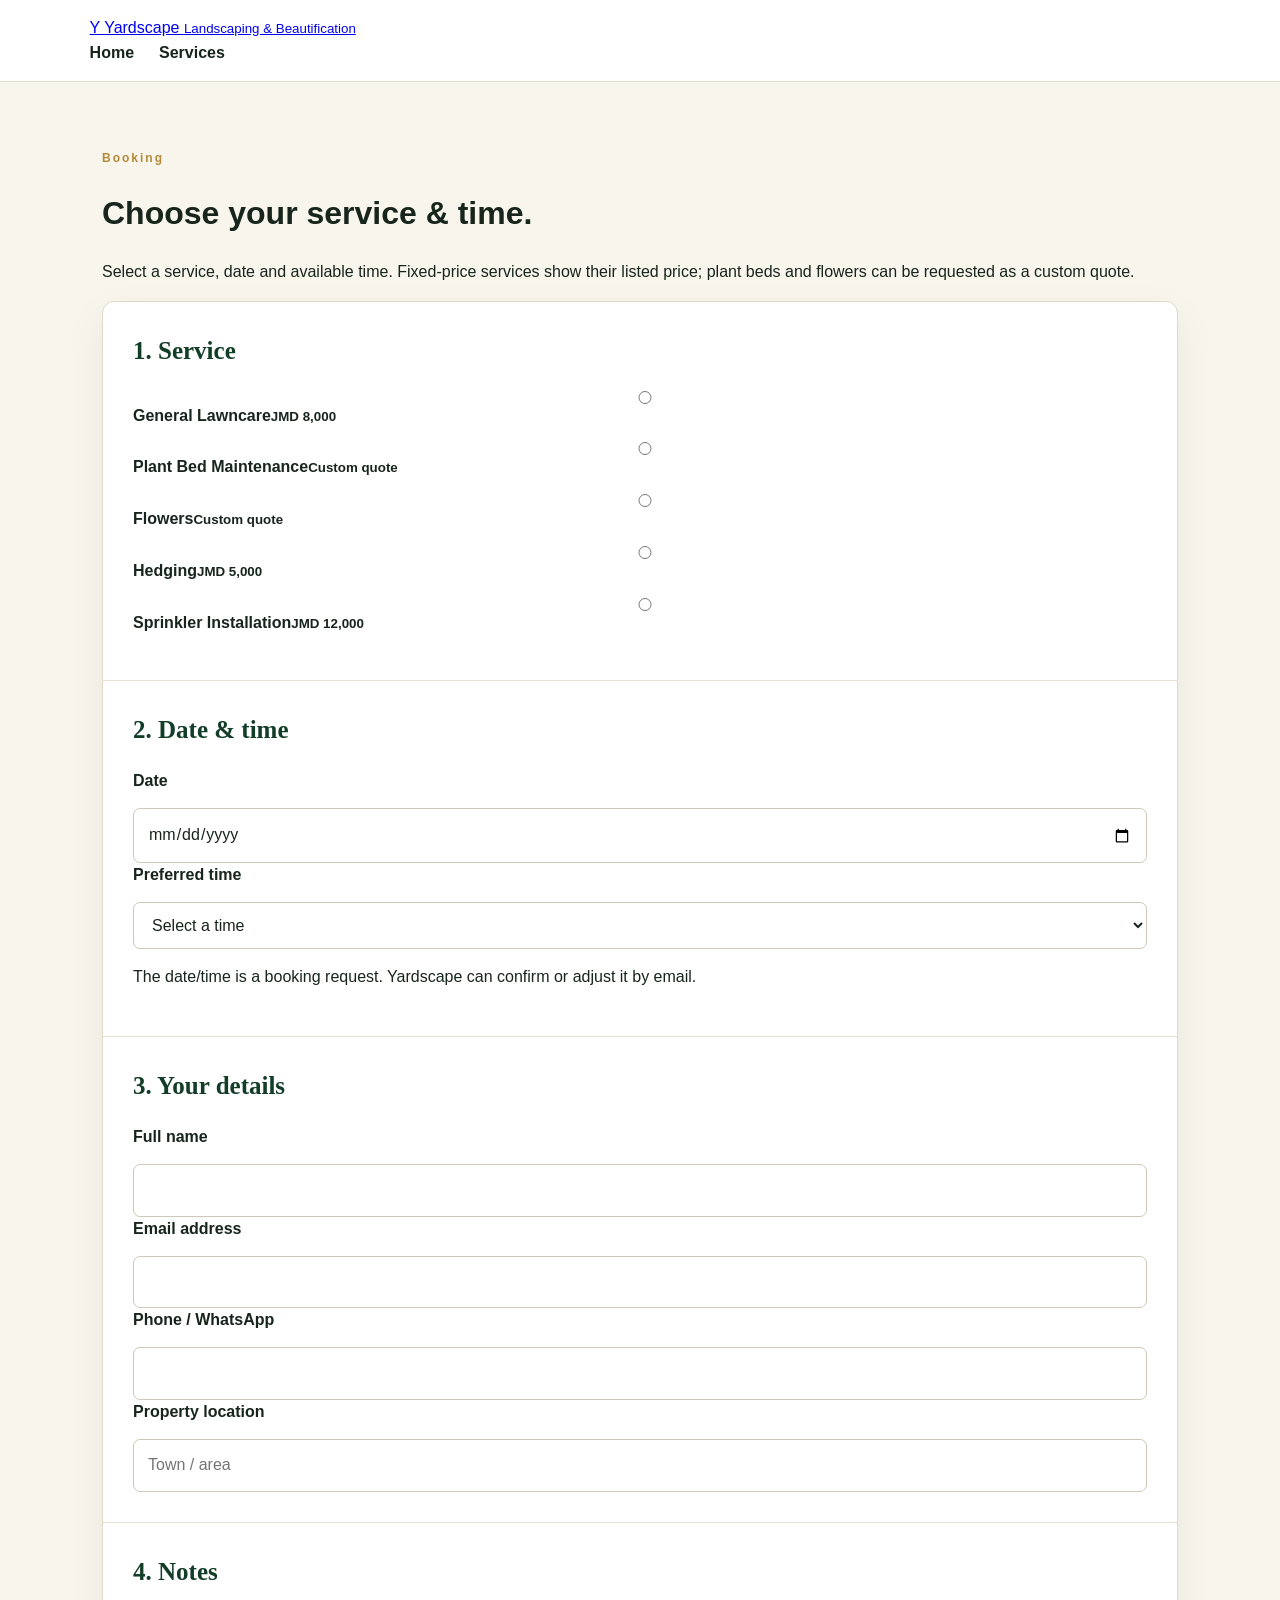
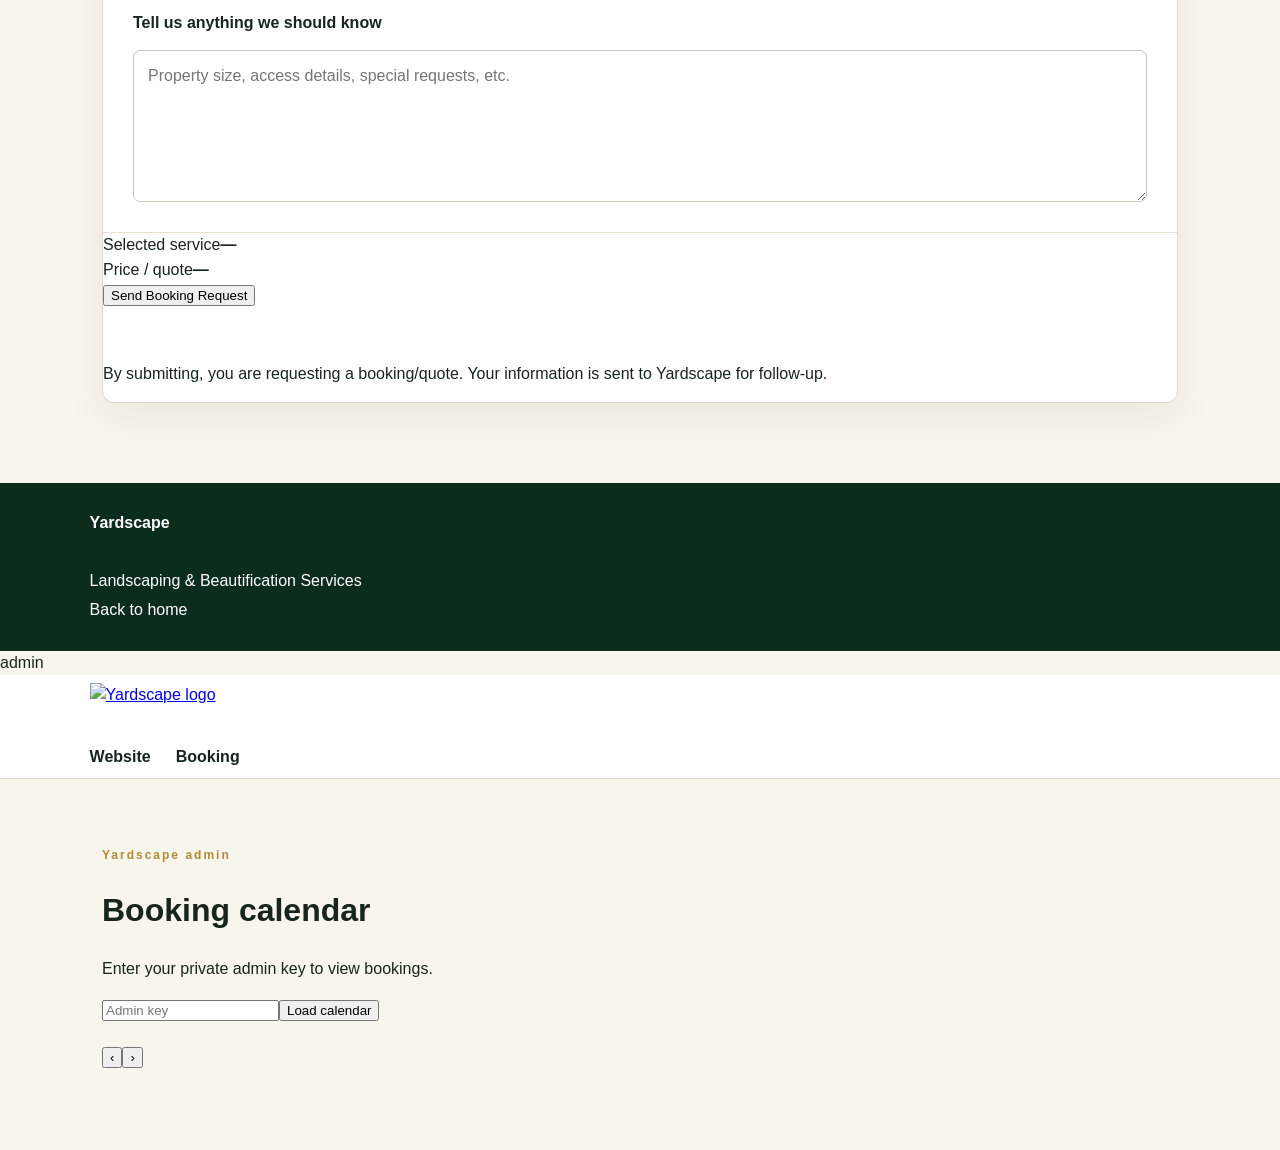
==== commit 75bf194a: "Update index.html" ====
--- a/index.html
+++ b/index.html
@@ -3,190 +3,424 @@
 <head>
   <meta charset="UTF-8">
   <meta name="viewport" content="width=device-width, initial-scale=1.0">
-  <meta name="description" content="Yardscape Landscaping and Beautification Services — professional lawncare, plant bed maintenance, flowers planting, flower hedging and sprinkler installation across Jamaica.">
-  <title>Yardscape Landscaping & Beautification Services</title>
+  <meta name="description" content="Book Yardscape Landscaping & Beautification Services.">
+  <title>Book a Service | Yardscape</title>
   <link rel="stylesheet" href="style.css">
 </head>
 <body>
-  <div class="topbar">
-    <div class="container topbar-inner">
-      <a href="mailto:Yardscapelandscaping@gmail.com">✉ Yardscapelandscaping@gmail.com</a>
-      <a href="tel:+18763427405">☎ +1 876 342-7405</a>
-    </div>
-  </div>
-
   <header class="site-header">
     <div class="container nav">
-      <a class="brand" href="index.html" aria-label="Yardscape home">
-        <img src="./assets/yardscape-logo.png" alt="Yardscape Landscaping and Beautification Services logo">
+      <a class="brand" href="index.html">
+        <span class="brand-mark">Y</span>
+        <span>Yardscape <small>Landscaping & Beautification</small></span>
       </a>
-      <button class="menu-toggle" aria-label="Open menu">☰</button>
-      <nav>
-        <a href="#home">Home</a>
-        <a href="#services">Services</a>
-        <a href="#about">About Us</a>
-        <a href="#contact">Contact</a>
-        <a class="btn btn-small" href="booking.html">📅 Book a Service</a>
-      </nav>
+      <nav><a href="index.html">Home</a><a href="index.html#services">Services</a></nav>
     </div>
   </header>
 
-  <main>
-    <section id="home" class="hero">
-      <div class="hero-image" aria-hidden="true"></div>
-      <div class="hero-overlay"></div>
-      <div class="container hero-content">
-        <p class="eyebrow">Yardscape Landscaping & Beautification Services</p>
-        <h1>Beautiful Yards.<br><span>Better Living.</span></h1>
-        <p class="hero-copy">Professional landscaping and beautification services that bring your outdoor space to life.</p>
-        <div class="hero-actions">
-          <a class="btn" href="booking.html">📅 Book a Service</a>
-          <a class="btn btn-outline-light" href="mailto:Yardscapelandscaping@gmail.com?subject=Yardscape%20Quote%20Request">💬 Get a Quote</a>
-        </div>
-        <p class="location-line">⌖ Based in St. Ann, Jamaica — Serving Any Area Islandwide</p>
-      </div>
-    </section>
-
-    <section id="services" class="section services-section">
-      <div class="container">
-        <div class="section-heading centered">
-          <p class="eyebrow">Our Services</p>
-          <h2>Services We Offer</h2>
-          <p>Professional care and practical landscaping solutions for a cleaner, greener and more beautiful outdoor space.</p>
-        </div>
-
-        <div class="service-cards">
-          <article class="service-card">
-            <div class="service-image"><img src="./assets/lawncare.jpg" alt="General lawncare with a lawn mower"></div>
-            <div class="service-body">
-              <div class="service-icon">✂</div>
-              <h3>General Lawncare</h3>
-              <p>Regular mowing, edging, trimming and clean up for a lush, green lawn.</p>
-              <strong>JMD 8,000</strong>
-            </div>
-          </article>
-
-          <article class="service-card">
-            <div class="service-image"><img src="./assets/plant-bed.jpg" alt="Maintained garden bed with plants and flowers"></div>
-            <div class="service-body">
-              <div class="service-icon">🌱</div>
-              <h3>Plant Bed Maintenance</h3>
-              <p>Weed control, pruning, mulching and overall bed care.</p>
-              <strong>QUOTE REQUIRED</strong>
-            </div>
-          </article>
-
-          <article class="service-card">
-            <div class="service-image"><img src="./assets/flowers.jpg" alt="Colorful flowers for planting"></div>
-            <div class="service-body">
-              <div class="service-icon">✿</div>
-              <h3>Flowers Planting</h3>
-              <p>Professional planting of seasonal and decorative flowers.</p>
-              <strong>QUOTE REQUIRED</strong>
-            </div>
-          </article>
-
-          <article class="service-card">
-            <div class="service-image"><img src="./assets/hedging.jpg" alt="Neatly trimmed flower hedging"></div>
-            <div class="service-body">
-              <div class="service-icon">✂</div>
-              <h3>Flower Hedging</h3>
-              <p>Neat, clean and shaped hedges for a beautiful boundary.</p>
-              <strong>JMD 5,000</strong>
-            </div>
-          </article>
-
-          <article class="service-card">
-            <div class="service-image"><img src="./assets/sprinkler.jpg" alt="Sprinkler watering a lawn"></div>
-            <div class="service-body">
-              <div class="service-icon">💧</div>
-              <h3>Sprinkler Installation</h3>
-              <p>Efficient irrigation systems designed for your landscape.</p>
-              <strong>JMD 12,000</strong>
-            </div>
-          </article>
-        </div>
-
-        <div class="center-action"><a class="btn" href="booking.html">Book a Service →</a></div>
-      </div>
-    </section>
-
-    <section id="about" class="section about-section">
-      <div class="container about-grid">
-        <div>
-          <p class="eyebrow">About Us</p>
-          <h2>We transform outdoor spaces into beautiful places to enjoy.</h2>
-        </div>
-        <div>
-          <p>Yardscape Landscaping and Beautification Services provides dependable landscaping and beautification services for homes and businesses. We focus on clean finishing, practical care and helping each outdoor space look its best.</p>
-          <p>Based in St. Ann, Jamaica, we serve customers anywhere islandwide.</p>
-          <a class="btn" href="booking.html">Schedule Your Service</a>
-        </div>
-      </div>
-    </section>
-
-    <section id="contact" class="section contact-section">
-      <div class="container">
-        <div class="section-heading centered">
-          <p class="eyebrow">Contact Us</p>
-          <h2>Let's take care of your yard.</h2>
-          <p>Have a question, need a quote, or ready to book? Contact Yardscape directly or send a booking request online.</p>
-        </div>
-
-        <div class="contact-grid">
-          <a class="contact-card" href="mailto:Yardscapelandscaping@gmail.com">
-            <span class="contact-icon">✉</span>
-            <span><b>Email</b><br>Yardscapelandscaping@gmail.com</span>
-          </a>
-          <a class="contact-card" href="tel:+18763427405">
-            <span class="contact-icon">☎</span>
-            <span><b>Phone / WhatsApp</b><br>+1 876 342-7405</span>
-          </a>
-          <div class="contact-card">
-            <span class="contact-icon">⌖</span>
-            <span><b>Location</b><br>St. Ann, Jamaica<br>Serving Any Area Islandwide</span>
-          </div>
-          <div class="contact-card">
-            <span class="contact-icon">◷</span>
-            <span><b>Business Hours</b><br>Monday – Friday: 8:00 AM – 6:00 PM<br>Saturday: 8:00 AM – 2:00 PM<br>Sunday: Closed</span>
+  <main class="booking-page">
+    <div class="container narrow">
+      <p class="eyebrow">Booking</p>
+      <h1>Choose your service & time.</h1>
+      <p class="intro">Select a service, date and available time. Fixed-price services show their listed price; plant beds and flowers can be requested as a custom quote.</p>
+
+      <form id="bookingForm" class="booking-form">
+        <div class="form-section">
+          <h2>1. Service</h2>
+          <div class="service-options">
+            <label class="service-option"><input type="radio" name="service" value="General Lawncare" data-price="8000" required><span><b>General Lawncare</b><small>JMD 8,000</small></span></label>
+            <label class="service-option"><input type="radio" name="service" value="Plant Bed Maintenance" data-price="0" data-quote="true"><span><b>Plant Bed Maintenance</b><small>Custom quote</small></span></label>
+            <label class="service-option"><input type="radio" name="service" value="Flowers" data-price="0" data-quote="true"><span><b>Flowers</b><small>Custom quote</small></span></label>
+            <label class="service-option"><input type="radio" name="service" value="Hedging" data-price="5000" required><span><b>Hedging</b><small>JMD 5,000</small></span></label>
+            <label class="service-option"><input type="radio" name="service" value="Sprinkler Installation" data-price="12000" required><span><b>Sprinkler Installation</b><small>JMD 12,000</small></span></label>
           </div>
         </div>
 
-        <div class="contact-cta">
-          <div>
-            <h3>Need a quote?</h3>
-            <p>Flowers planting and other quote-required services can be discussed directly with Yardscape.</p>
+        <div class="form-grid">
+          <div class="form-section">
+            <h2>2. Date & time</h2>
+            <label for="date">Date</label>
+            <input id="date" name="date" type="date" required>
+            <label for="time">Preferred time</label>
+            <select id="time" name="time" required>
+              <option value="">Select a time</option>
+              <option>8:00 AM</option><option>9:00 AM</option><option>10:00 AM</option>
+              <option>11:00 AM</option><option>12:00 PM</option><option>1:00 PM</option>
+              <option>2:00 PM</option><option>3:00 PM</option><option>4:00 PM</option>
+            </select>
+            <p class="hint">The date/time is a booking request. Yardscape can confirm or adjust it by email.</p>
           </div>
-          <div class="hero-actions">
-            <a class="btn" href="mailto:Yardscapelandscaping@gmail.com?subject=Yardscape%20Quote%20Request">Email Yardscape</a>
-            <a class="btn btn-ghost" href="booking.html">Book Online</a>
+
+          <div class="form-section">
+            <h2>3. Your details</h2>
+            <label for="name">Full name</label>
+            <input id="name" name="name" type="text" autocomplete="name" required>
+            <label for="email">Email address</label>
+            <input id="email" name="email" type="email" autocomplete="email" required>
+            <label for="phone">Phone / WhatsApp</label>
+            <input id="phone" name="phone" type="tel" autocomplete="tel" required>
+            <label for="location">Property location</label>
+            <input id="location" name="location" type="text" placeholder="Town / area" required>
           </div>
         </div>
-      </div>
-    </section>
+
+        <div class="form-section">
+          <h2>4. Notes</h2>
+          <label for="notes">Tell us anything we should know</label>
+          <textarea id="notes" name="notes" rows="5" placeholder="Property size, access details, special requests, etc."></textarea>
+        </div>
+
+        <div class="summary">
+          <div><span>Selected service</span><strong id="summaryService">—</strong></div>
+          <div><span>Price / quote</span><strong id="summaryPrice">—</strong></div>
+        </div>
+
+        <button class="btn btn-full" type="submit">Send Booking Request</button>
+        <p id="status" class="status" role="status"></p>
+        <p class="privacy-note">By submitting, you are requesting a booking/quote. Your information is sent to Yardscape for follow-up.</p>
+      </form>
+    </div>
   </main>
 
   <footer>
-    <div class="container footer-grid">
-      <div class="footer-brand">
-        <img src="./assets/yardscape-logo.png" alt="Yardscape logo">
-        <p>We transform outdoor spaces into beautiful, functional environments you can enjoy every day.</p>
-      </div>
-      <div>
-        <h3>Contact Us</h3>
-        <p><a href="mailto:Yardscapelandscaping@gmail.com">✉ Yardscapelandscaping@gmail.com</a></p>
-        <p><a href="tel:+18763427405">☎ +1 876 342-7405</a></p>
-        <p>⌖ St. Ann, Jamaica<br>Serving Any Area Islandwide</p>
-      </div>
-      <div>
-        <h3>Business Hours</h3>
-        <p>Monday – Friday: 8:00 AM – 6:00 PM</p>
-        <p>Saturday: 8:00 AM – 2:00 PM</p>
-        <p>Sunday: Closed</p>
-      </div>
+    <div class="container footer-inner">
+      <div><strong>Yardscape</strong><br><span>Landscaping & Beautification Services</span></div>
+      <a href="index.html">Back to home</a>
     </div>
-    <div class="footer-bottom">© 2026 Yardscape Landscaping and Beautification Services. All Rights Reserved.</div>
   </footer>
-  <script src="./script.js?v=2"></script>
+  <script src="script.js"></script>
+  <script>
+    const today = new Date();
+    const iso = new Date(today.getTime() - today.getTimezoneOffset()*60000).toISOString().split('T')[0];
+    document.getElementById('date').min = iso;
+
+    const form = document.getElementById('bookingForm');
+    const statusEl = document.getElementById('status');
+    const serviceInputs = [...document.querySelectorAll('input[name="service"]')];
+
+    function updateSummary() {
+      const selected = serviceInputs.find(i => i.checked);
+      document.getElementById('summaryService').textContent = selected ? selected.value : '—';
+      document.getElementById('summaryPrice').textContent = selected
+        ? (selected.dataset.quote === 'true'
+            ? 'Custom quote'
+            : 'JMD ' + Number(selected.dataset.price).toLocaleString())
+        : '—';
+    }
+    serviceInputs.forEach(i => i.addEventListener('change', updateSummary));
+    updateSummary();
+
+    
+    function checkAvailability(date, time) {
+      return new Promise((resolve, reject) => {
+        const callback='yardscapeAvailabilityCallback_'+Date.now();
+        window[callback]=(result)=>{
+          delete window[callback];
+          const old=document.getElementById(callback);
+          if(old) old.remove();
+          if(result && result.ok) resolve(!result.booked);
+          else reject(new Error((result && result.error) || 'Could not check availability.'));
+        };
+
+        const script=document.createElement('script');
+        script.id=callback;
+        script.src='https://script.google.com/macros/s/AKfycbxmXzRBeJQGZBUnft7rvabX5Q3jhQpAXhet52yWlGPbyvcyRkGd6qVEleNGHYUDn4_w6A/exec'
+          +'?action=availability'
+          +'&date='+encodeURIComponent(date)
+          +'&time='+encodeURIComponent(time)
+          +'&callback='+encodeURIComponent(callback);
+
+        script.onerror=()=>{
+          delete window[callback];
+          script.remove();
+          reject(new Error('Could not check availability.'));
+        };
+
+        document.body.appendChild(script);
+      });
+    }
+
+form.addEventListener('submit', async (e) => {
+      e.preventDefault();
+
+      const selected = serviceInputs.find(i => i.checked);
+      if (!selected) {
+        statusEl.className = 'status error';
+        statusEl.textContent = 'Please select a service.';
+        return;
+      }
+
+      const dateValue = document.getElementById('date').value;
+      const timeValue = document.getElementById('time').value;
+
+      if (!dateValue || !timeValue) {
+        statusEl.className = 'status error';
+        statusEl.textContent = 'Please choose a date and time.';
+        return;
+      }
+
+      try {
+        statusEl.className = 'status';
+        statusEl.textContent = 'Checking availability…';
+
+        const available = await checkAvailability(dateValue, timeValue);
+
+        if (!available) {
+          statusEl.className = 'status error';
+          statusEl.textContent = 'That date and time is already booked. Please choose another time.';
+          return;
+        }
+      } catch (availabilityError) {
+        // Do not block a booking if the public availability check is temporarily unavailable.
+        // The Apps Script server performs the final atomic double-booking check.
+      }
+
+      statusEl.className = 'status';
+      statusEl.textContent = 'Sending your booking request…';
+
+      // Google Apps Script redirects its response. A normal cross-origin fetch
+      // can therefore be blocked by the browser. A hidden form + iframe avoids
+      // reading the cross-origin response and lets the booking reach Apps Script.
+      let iframe = document.getElementById('yardscapeSubmitFrame');
+      if (!iframe) {
+        iframe = document.createElement('iframe');
+        iframe.id = 'yardscapeSubmitFrame';
+        iframe.name = 'yardscapeSubmitFrame';
+        iframe.style.display = 'none';
+        document.body.appendChild(iframe);
+      }
+
+      // Add/update fields that are calculated by the page.
+      let priceField = form.querySelector('input[name="price"]');
+      if (!priceField) {
+        priceField = document.createElement('input');
+        priceField.type = 'hidden';
+        priceField.name = 'price';
+        form.appendChild(priceField);
+      }
+      priceField.value = selected.dataset.quote === 'true'
+        ? 'Custom quote'
+        : 'JMD ' + Number(selected.dataset.price || 0).toLocaleString();
+
+      let sourceField = form.querySelector('input[name="source"]');
+      if (!sourceField) {
+        sourceField = document.createElement('input');
+        sourceField.type = 'hidden';
+        sourceField.name = 'source';
+        form.appendChild(sourceField);
+      }
+      sourceField.value = 'Yardscape website';
+
+      const oldTarget = form.target;
+      const oldAction = form.action;
+      const oldMethod = form.method;
+
+      form.target = 'yardscapeSubmitFrame';
+      form.action = 'https://script.google.com/macros/s/AKfycbxmXzRBeJQGZBUnft7rvabX5Q3jhQpAXhet52yWlGPbyvcyRkGd6qVEleNGHYUDn4_w6A/exec';
+      form.method = 'POST';
+      form.enctype = 'application/x-www-form-urlencoded';
+
+      let finished = false;
+      const finish = () => {
+        if (finished) return;
+        finished = true;
+        statusEl.className = 'status success';
+        statusEl.textContent = 'Thanks! Your booking request was sent to Yardscape. We will contact you to confirm the booking.';
+        form.reset();
+        updateSummary();
+        form.target = oldTarget;
+        form.action = oldAction;
+        form.method = oldMethod;
+      };
+
+      iframe.onload = () => setTimeout(finish, 250);
+      setTimeout(finish, 1800);
+
+      HTMLFormElement.prototype.submit.call(form);
+    });
+  </script>
 </body>
 </html>
+
+
+
+
+
+
+
+
+
+
+
+
+admin
+
+
+
+
+
+
+
+
+
+
+
+
+
+<!DOCTYPE html>
+<html lang="en"><head><meta charset="UTF-8"><meta name="viewport" content="width=device-width,initial-scale=1.0">
+<title>Yardscape Admin Calendar</title><link rel="stylesheet" href="style.css"></head>
+<body><header class="site-header"><div class="container nav"><a class="brand" href="index.html"><img src="assets/yardscape-logo.jpg" alt="Yardscape logo"></a><nav><a href="index.html">Website</a><a href="booking.html">Booking</a></nav></div></header>
+<main class="booking-page"><div class="container narrow"><p class="eyebrow">Yardscape admin</p><h1>Booking calendar</h1><p class="intro">Enter your private admin key to view bookings.</p>
+<div class="admin-toolbar"><input id="key" type="password" placeholder="Admin key"><button id="load" class="btn">Load calendar</button></div><div id="adminStatus" class="status"></div>
+<div class="calendar-head"><button id="prev" class="btn btn-small">‹</button><strong id="adminMonth"></strong><button id="next" class="btn btn-small">›</button></div><div id="adminCalendar"></div><div id="details" class="admin-details"></div>
+</div></main>
+<script>
+const ENDPOINT='https://script.google.com/macros/s/AKfycbxmXzRBeJQGZBUnft7rvabX5Q3jhQpAXhet52yWlGPbyvcyRkGd6qVEleNGHYUDn4_w6A/exec';
+let view=new Date(new Date().getFullYear(),new Date().getMonth(),1),data={};
+
+function iso(y,m,d){
+  return `${y}-${String(m+1).padStart(2,'0')}-${String(d).padStart(2,'0')}`;
+}
+
+function draw(){
+  document.getElementById('adminMonth').textContent=
+    view.toLocaleDateString(undefined,{month:'long',year:'numeric'});
+
+  let c=document.getElementById('adminCalendar');
+  c.innerHTML='<div class="admin-grid">'+
+    ['Sun','Mon','Tue','Wed','Thu','Fri','Sat'].map(x=>`<b>${x}</b>`).join('');
+
+  let first=new Date(view.getFullYear(),view.getMonth(),1).getDay();
+  let days=new Date(view.getFullYear(),view.getMonth()+1,0).getDate();
+
+  for(let i=0;i<first;i++) c.innerHTML+='<div></div>';
+
+  for(let d=1;d<=days;d++){
+    let x=iso(view.getFullYear(),view.getMonth(),d);
+    let count=(data[x]||[]).length;
+
+    c.innerHTML+=`<button class="admin-day" onclick="showDay('${x}')">
+      <b>${d}</b>
+      <span>${count?count+' booking'+(count>1?'s':''):''}</span>
+    </button>`;
+  }
+
+  c.innerHTML+='</div>';
+}
+
+function showDay(x){
+  let list=data[x]||[];
+
+  document.getElementById('details').innerHTML=
+    '<h2>'+
+    new Date(x+'T12:00:00').toLocaleDateString(undefined,{
+      weekday:'long',
+      month:'long',
+      day:'numeric',
+      year:'numeric'
+    })+
+    '</h2>'+
+
+    (list.length?
+      list.map(b=>`
+        <article class="booking-item">
+          <b>${b.time} — ${b.service}</b><br>
+          ${b.name} · ${b.phone}<br>
+          <a href="mailto:${b.email}">${b.email}</a><br>
+          ${b.location}<br>
+          <strong>${b.price || ''}</strong><br>
+          <small>${b.notes||''}</small>
+        </article>
+      `).join(''):
+      '<p>No bookings.</p>');
+}
+
+function loadAdmin(){
+  let key=document.getElementById('key').value.trim();
+
+  if(!key){
+    document.getElementById('adminStatus').className='status error';
+    document.getElementById('adminStatus').textContent='Enter your admin key.';
+    return;
+  }
+
+  document.getElementById('adminStatus').className='status';
+  document.getElementById('adminStatus').textContent='Loading bookings…';
+
+  const callback='yardscapeAdminCallback_'+Date.now();
+
+  window[callback]=function(j){
+    try{
+      if(!j.ok) throw new Error(j.error || 'Unable to load bookings.');
+
+      data={};
+
+      (j.bookings||[]).forEach(b=>{
+        if(!data[b.date]) data[b.date]=[];
+        data[b.date].push(b);
+      });
+
+      localStorage.setItem('yardscapeAdminKey',key);
+
+      document.getElementById('adminStatus').className='status success';
+      document.getElementById('adminStatus').textContent=
+        (j.bookings||[]).length+
+        ' booking'+((j.bookings||[]).length===1?'':'s')+
+        ' loaded.';
+
+      draw();
+
+      // Show today's bookings if any.
+      const today=iso(new Date().getFullYear(),new Date().getMonth(),new Date().getDate());
+      showDay(today);
+
+    }catch(err){
+      document.getElementById('adminStatus').className='status error';
+      document.getElementById('adminStatus').textContent=
+        'Could not load bookings: '+err.message;
+    }finally{
+      delete window[callback];
+      const s=document.getElementById(callback);
+      if(s) s.remove();
+    }
+  };
+
+  const script=document.createElement('script');
+  script.id=callback;
+  script.src=
+    ENDPOINT+
+    '?action=admin&key='+
+    encodeURIComponent(key)+
+    '&callback='+
+    encodeURIComponent(callback);
+
+  script.onerror=function(){
+    document.getElementById('adminStatus').className='status error';
+    document.getElementById('adminStatus').textContent=
+      'Could not connect to the Apps Script. Check that the latest deployment is active.';
+    delete window[callback];
+    script.remove();
+  };
+
+  document.body.appendChild(script);
+}
+
+document.getElementById('load').onclick=loadAdmin;
+
+document.getElementById('prev').onclick=()=>{
+  view=new Date(view.getFullYear(),view.getMonth()-1,1);
+  loadAdmin();
+};
+
+document.getElementById('next').onclick=()=>{
+  view=new Date(view.getFullYear(),view.getMonth()+1,1);
+  loadAdmin();
+};
+
+document.getElementById('key').value=
+  localStorage.getItem('yardscapeAdminKey')||'';
+
+draw();
+</script></body></html>
+
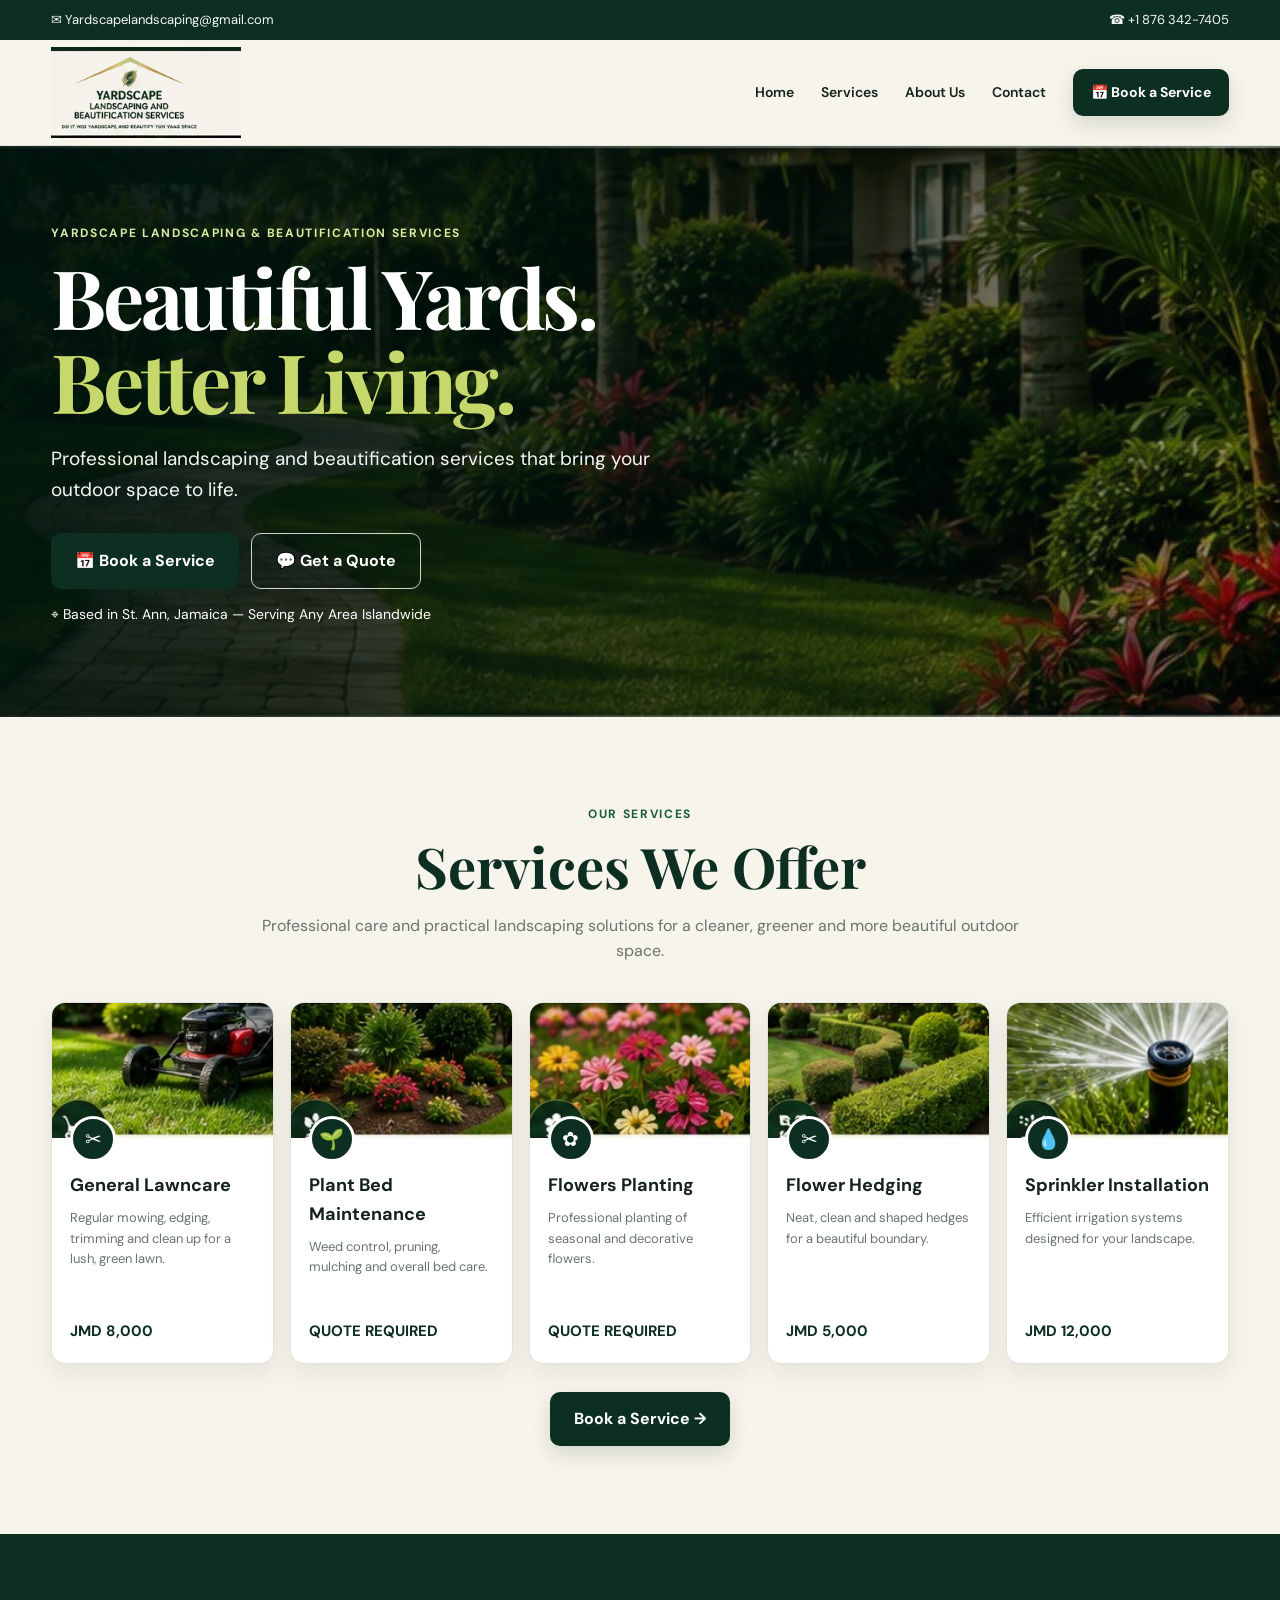
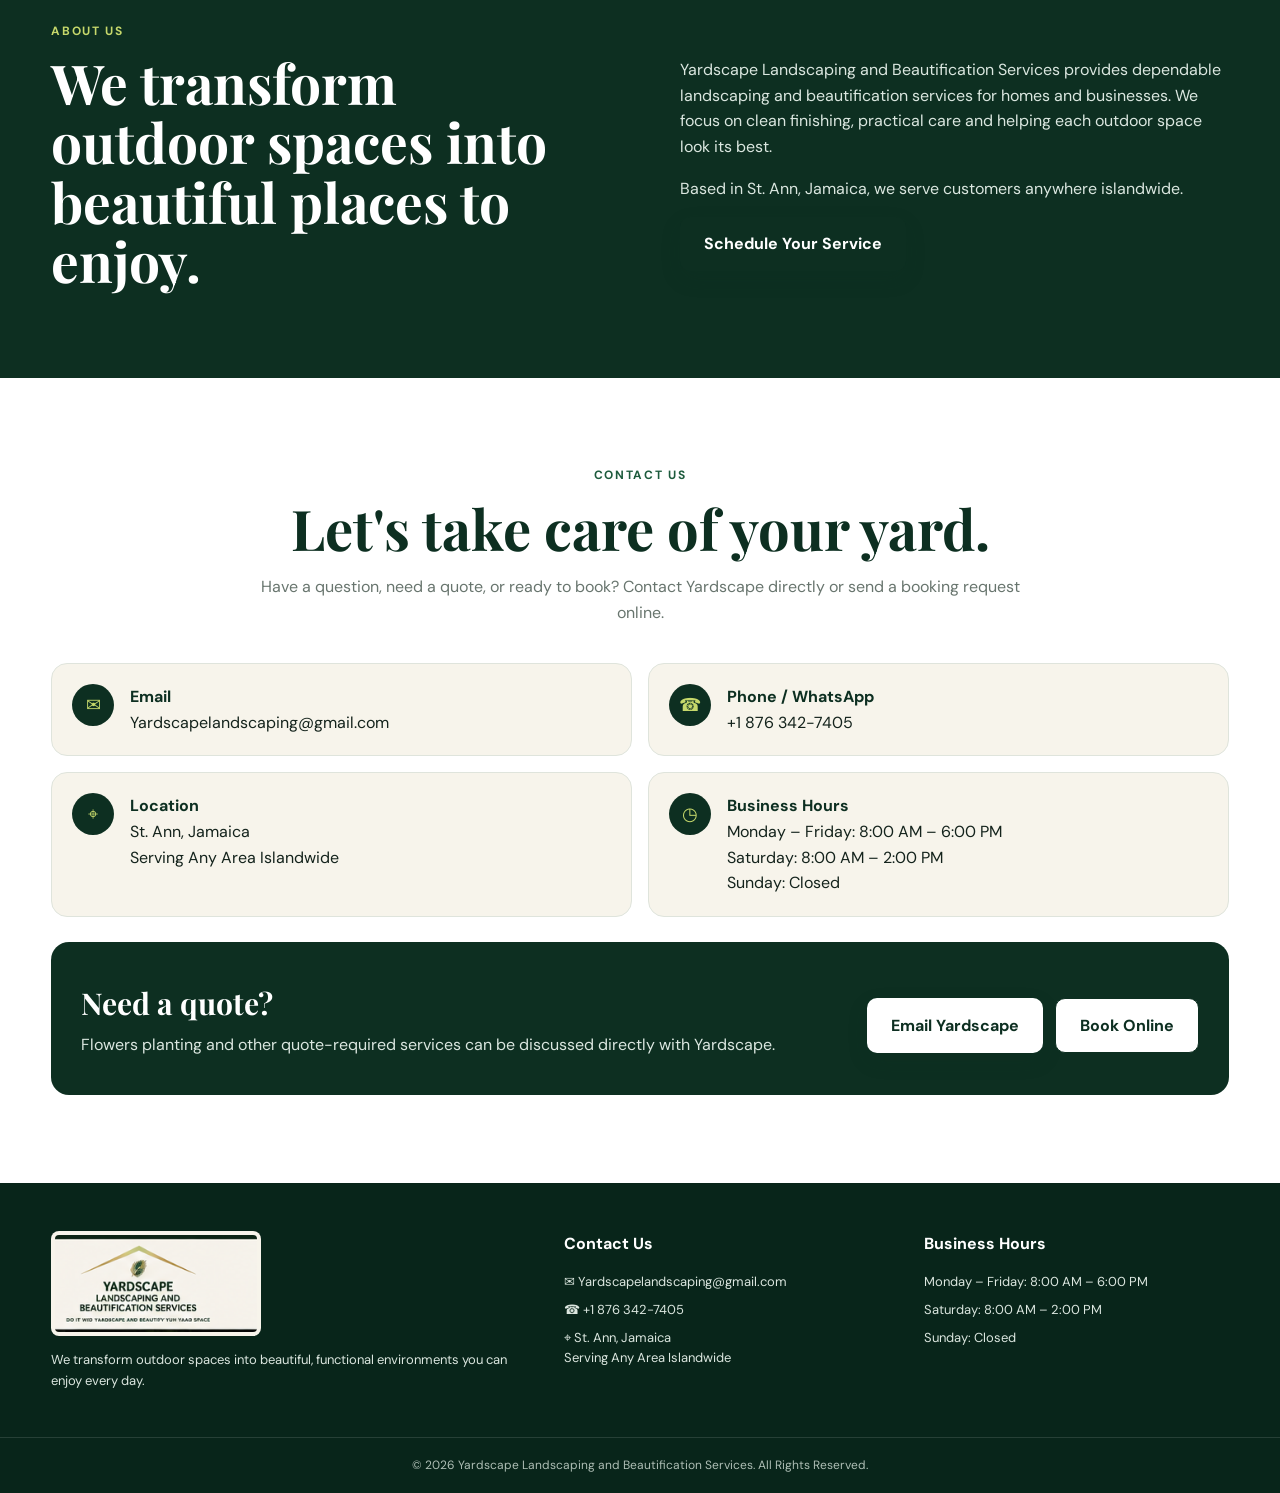
==== commit 57089373: "Add files via upload" ====
--- a/index.html
+++ b/index.html
@@ -3,424 +3,190 @@
 <head>
   <meta charset="UTF-8">
   <meta name="viewport" content="width=device-width, initial-scale=1.0">
-  <meta name="description" content="Book Yardscape Landscaping & Beautification Services.">
-  <title>Book a Service | Yardscape</title>
-  <link rel="stylesheet" href="style.css">
+  <meta name="description" content="Yardscape Landscaping and Beautification Services — professional lawncare, plant bed maintenance, flowers planting, flower hedging and sprinkler installation across Jamaica.">
+  <title>Yardscape Landscaping & Beautification Services</title>
+  <link rel="stylesheet" href="./style.css?v=2">
 </head>
 <body>
+  <div class="topbar">
+    <div class="container topbar-inner">
+      <a href="mailto:Yardscapelandscaping@gmail.com">✉ Yardscapelandscaping@gmail.com</a>
+      <a href="tel:+18763427405">☎ +1 876 342-7405</a>
+    </div>
+  </div>
+
   <header class="site-header">
     <div class="container nav">
-      <a class="brand" href="index.html">
-        <span class="brand-mark">Y</span>
-        <span>Yardscape <small>Landscaping & Beautification</small></span>
+      <a class="brand" href="index.html" aria-label="Yardscape home">
+        <img src="./assets/yardscape-logo.png" alt="Yardscape Landscaping and Beautification Services logo">
       </a>
-      <nav><a href="index.html">Home</a><a href="index.html#services">Services</a></nav>
+      <button class="menu-toggle" aria-label="Open menu">☰</button>
+      <nav>
+        <a href="#home">Home</a>
+        <a href="#services">Services</a>
+        <a href="#about">About Us</a>
+        <a href="#contact">Contact</a>
+        <a class="btn btn-small" href="booking.html">📅 Book a Service</a>
+      </nav>
     </div>
   </header>
 
-  <main class="booking-page">
-    <div class="container narrow">
-      <p class="eyebrow">Booking</p>
-      <h1>Choose your service & time.</h1>
-      <p class="intro">Select a service, date and available time. Fixed-price services show their listed price; plant beds and flowers can be requested as a custom quote.</p>
+  <main>
+    <section id="home" class="hero">
+      <div class="hero-image" aria-hidden="true"></div>
+      <div class="hero-overlay"></div>
+      <div class="container hero-content">
+        <p class="eyebrow">Yardscape Landscaping & Beautification Services</p>
+        <h1>Beautiful Yards.<br><span>Better Living.</span></h1>
+        <p class="hero-copy">Professional landscaping and beautification services that bring your outdoor space to life.</p>
+        <div class="hero-actions">
+          <a class="btn" href="booking.html">📅 Book a Service</a>
+          <a class="btn btn-outline-light" href="mailto:Yardscapelandscaping@gmail.com?subject=Yardscape%20Quote%20Request">💬 Get a Quote</a>
+        </div>
+        <p class="location-line">⌖ Based in St. Ann, Jamaica — Serving Any Area Islandwide</p>
+      </div>
+    </section>
 
-      <form id="bookingForm" class="booking-form">
-        <div class="form-section">
-          <h2>1. Service</h2>
-          <div class="service-options">
-            <label class="service-option"><input type="radio" name="service" value="General Lawncare" data-price="8000" required><span><b>General Lawncare</b><small>JMD 8,000</small></span></label>
-            <label class="service-option"><input type="radio" name="service" value="Plant Bed Maintenance" data-price="0" data-quote="true"><span><b>Plant Bed Maintenance</b><small>Custom quote</small></span></label>
-            <label class="service-option"><input type="radio" name="service" value="Flowers" data-price="0" data-quote="true"><span><b>Flowers</b><small>Custom quote</small></span></label>
-            <label class="service-option"><input type="radio" name="service" value="Hedging" data-price="5000" required><span><b>Hedging</b><small>JMD 5,000</small></span></label>
-            <label class="service-option"><input type="radio" name="service" value="Sprinkler Installation" data-price="12000" required><span><b>Sprinkler Installation</b><small>JMD 12,000</small></span></label>
+    <section id="services" class="section services-section">
+      <div class="container">
+        <div class="section-heading centered">
+          <p class="eyebrow">Our Services</p>
+          <h2>Services We Offer</h2>
+          <p>Professional care and practical landscaping solutions for a cleaner, greener and more beautiful outdoor space.</p>
+        </div>
+
+        <div class="service-cards">
+          <article class="service-card">
+            <div class="service-image"><img src="./assets/lawncare.jpg" alt="General lawncare with a lawn mower"></div>
+            <div class="service-body">
+              <div class="service-icon">✂</div>
+              <h3>General Lawncare</h3>
+              <p>Regular mowing, edging, trimming and clean up for a lush, green lawn.</p>
+              <strong>JMD 8,000</strong>
+            </div>
+          </article>
+
+          <article class="service-card">
+            <div class="service-image"><img src="./assets/plant-bed.jpg" alt="Maintained garden bed with plants and flowers"></div>
+            <div class="service-body">
+              <div class="service-icon">🌱</div>
+              <h3>Plant Bed Maintenance</h3>
+              <p>Weed control, pruning, mulching and overall bed care.</p>
+              <strong>QUOTE REQUIRED</strong>
+            </div>
+          </article>
+
+          <article class="service-card">
+            <div class="service-image"><img src="./assets/flowers.jpg" alt="Colorful flowers for planting"></div>
+            <div class="service-body">
+              <div class="service-icon">✿</div>
+              <h3>Flowers Planting</h3>
+              <p>Professional planting of seasonal and decorative flowers.</p>
+              <strong>QUOTE REQUIRED</strong>
+            </div>
+          </article>
+
+          <article class="service-card">
+            <div class="service-image"><img src="./assets/hedging.jpg" alt="Neatly trimmed flower hedging"></div>
+            <div class="service-body">
+              <div class="service-icon">✂</div>
+              <h3>Flower Hedging</h3>
+              <p>Neat, clean and shaped hedges for a beautiful boundary.</p>
+              <strong>JMD 5,000</strong>
+            </div>
+          </article>
+
+          <article class="service-card">
+            <div class="service-image"><img src="./assets/sprinkler.jpg" alt="Sprinkler watering a lawn"></div>
+            <div class="service-body">
+              <div class="service-icon">💧</div>
+              <h3>Sprinkler Installation</h3>
+              <p>Efficient irrigation systems designed for your landscape.</p>
+              <strong>JMD 12,000</strong>
+            </div>
+          </article>
+        </div>
+
+        <div class="center-action"><a class="btn" href="booking.html">Book a Service →</a></div>
+      </div>
+    </section>
+
+    <section id="about" class="section about-section">
+      <div class="container about-grid">
+        <div>
+          <p class="eyebrow">About Us</p>
+          <h2>We transform outdoor spaces into beautiful places to enjoy.</h2>
+        </div>
+        <div>
+          <p>Yardscape Landscaping and Beautification Services provides dependable landscaping and beautification services for homes and businesses. We focus on clean finishing, practical care and helping each outdoor space look its best.</p>
+          <p>Based in St. Ann, Jamaica, we serve customers anywhere islandwide.</p>
+          <a class="btn" href="booking.html">Schedule Your Service</a>
+        </div>
+      </div>
+    </section>
+
+    <section id="contact" class="section contact-section">
+      <div class="container">
+        <div class="section-heading centered">
+          <p class="eyebrow">Contact Us</p>
+          <h2>Let's take care of your yard.</h2>
+          <p>Have a question, need a quote, or ready to book? Contact Yardscape directly or send a booking request online.</p>
+        </div>
+
+        <div class="contact-grid">
+          <a class="contact-card" href="mailto:Yardscapelandscaping@gmail.com">
+            <span class="contact-icon">✉</span>
+            <span><b>Email</b><br>Yardscapelandscaping@gmail.com</span>
+          </a>
+          <a class="contact-card" href="tel:+18763427405">
+            <span class="contact-icon">☎</span>
+            <span><b>Phone / WhatsApp</b><br>+1 876 342-7405</span>
+          </a>
+          <div class="contact-card">
+            <span class="contact-icon">⌖</span>
+            <span><b>Location</b><br>St. Ann, Jamaica<br>Serving Any Area Islandwide</span>
+          </div>
+          <div class="contact-card">
+            <span class="contact-icon">◷</span>
+            <span><b>Business Hours</b><br>Monday – Friday: 8:00 AM – 6:00 PM<br>Saturday: 8:00 AM – 2:00 PM<br>Sunday: Closed</span>
           </div>
         </div>
 
-        <div class="form-grid">
-          <div class="form-section">
-            <h2>2. Date & time</h2>
-            <label for="date">Date</label>
-            <input id="date" name="date" type="date" required>
-            <label for="time">Preferred time</label>
-            <select id="time" name="time" required>
-              <option value="">Select a time</option>
-              <option>8:00 AM</option><option>9:00 AM</option><option>10:00 AM</option>
-              <option>11:00 AM</option><option>12:00 PM</option><option>1:00 PM</option>
-              <option>2:00 PM</option><option>3:00 PM</option><option>4:00 PM</option>
-            </select>
-            <p class="hint">The date/time is a booking request. Yardscape can confirm or adjust it by email.</p>
+        <div class="contact-cta">
+          <div>
+            <h3>Need a quote?</h3>
+            <p>Flowers planting and other quote-required services can be discussed directly with Yardscape.</p>
           </div>
-
-          <div class="form-section">
-            <h2>3. Your details</h2>
-            <label for="name">Full name</label>
-            <input id="name" name="name" type="text" autocomplete="name" required>
-            <label for="email">Email address</label>
-            <input id="email" name="email" type="email" autocomplete="email" required>
-            <label for="phone">Phone / WhatsApp</label>
-            <input id="phone" name="phone" type="tel" autocomplete="tel" required>
-            <label for="location">Property location</label>
-            <input id="location" name="location" type="text" placeholder="Town / area" required>
+          <div class="hero-actions">
+            <a class="btn" href="mailto:Yardscapelandscaping@gmail.com?subject=Yardscape%20Quote%20Request">Email Yardscape</a>
+            <a class="btn btn-ghost" href="booking.html">Book Online</a>
           </div>
         </div>
-
-        <div class="form-section">
-          <h2>4. Notes</h2>
-          <label for="notes">Tell us anything we should know</label>
-          <textarea id="notes" name="notes" rows="5" placeholder="Property size, access details, special requests, etc."></textarea>
-        </div>
-
-        <div class="summary">
-          <div><span>Selected service</span><strong id="summaryService">—</strong></div>
-          <div><span>Price / quote</span><strong id="summaryPrice">—</strong></div>
-        </div>
-
-        <button class="btn btn-full" type="submit">Send Booking Request</button>
-        <p id="status" class="status" role="status"></p>
-        <p class="privacy-note">By submitting, you are requesting a booking/quote. Your information is sent to Yardscape for follow-up.</p>
-      </form>
-    </div>
+      </div>
+    </section>
   </main>
 
   <footer>
-    <div class="container footer-inner">
-      <div><strong>Yardscape</strong><br><span>Landscaping & Beautification Services</span></div>
-      <a href="index.html">Back to home</a>
+    <div class="container footer-grid">
+      <div class="footer-brand">
+        <img src="./assets/yardscape-logo.png" alt="Yardscape logo">
+        <p>We transform outdoor spaces into beautiful, functional environments you can enjoy every day.</p>
+      </div>
+      <div>
+        <h3>Contact Us</h3>
+        <p><a href="mailto:Yardscapelandscaping@gmail.com">✉ Yardscapelandscaping@gmail.com</a></p>
+        <p><a href="tel:+18763427405">☎ +1 876 342-7405</a></p>
+        <p>⌖ St. Ann, Jamaica<br>Serving Any Area Islandwide</p>
+      </div>
+      <div>
+        <h3>Business Hours</h3>
+        <p>Monday – Friday: 8:00 AM – 6:00 PM</p>
+        <p>Saturday: 8:00 AM – 2:00 PM</p>
+        <p>Sunday: Closed</p>
+      </div>
     </div>
+    <div class="footer-bottom">© 2026 Yardscape Landscaping and Beautification Services. All Rights Reserved.</div>
   </footer>
-  <script src="script.js"></script>
-  <script>
-    const today = new Date();
-    const iso = new Date(today.getTime() - today.getTimezoneOffset()*60000).toISOString().split('T')[0];
-    document.getElementById('date').min = iso;
-
-    const form = document.getElementById('bookingForm');
-    const statusEl = document.getElementById('status');
-    const serviceInputs = [...document.querySelectorAll('input[name="service"]')];
-
-    function updateSummary() {
-      const selected = serviceInputs.find(i => i.checked);
-      document.getElementById('summaryService').textContent = selected ? selected.value : '—';
-      document.getElementById('summaryPrice').textContent = selected
-        ? (selected.dataset.quote === 'true'
-            ? 'Custom quote'
-            : 'JMD ' + Number(selected.dataset.price).toLocaleString())
-        : '—';
-    }
-    serviceInputs.forEach(i => i.addEventListener('change', updateSummary));
-    updateSummary();
-
-    
-    function checkAvailability(date, time) {
-      return new Promise((resolve, reject) => {
-        const callback='yardscapeAvailabilityCallback_'+Date.now();
-        window[callback]=(result)=>{
-          delete window[callback];
-          const old=document.getElementById(callback);
-          if(old) old.remove();
-          if(result && result.ok) resolve(!result.booked);
-          else reject(new Error((result && result.error) || 'Could not check availability.'));
-        };
-
-        const script=document.createElement('script');
-        script.id=callback;
-        script.src='https://script.google.com/macros/s/AKfycbxmXzRBeJQGZBUnft7rvabX5Q3jhQpAXhet52yWlGPbyvcyRkGd6qVEleNGHYUDn4_w6A/exec'
-          +'?action=availability'
-          +'&date='+encodeURIComponent(date)
-          +'&time='+encodeURIComponent(time)
-          +'&callback='+encodeURIComponent(callback);
-
-        script.onerror=()=>{
-          delete window[callback];
-          script.remove();
-          reject(new Error('Could not check availability.'));
-        };
-
-        document.body.appendChild(script);
-      });
-    }
-
-form.addEventListener('submit', async (e) => {
-      e.preventDefault();
-
-      const selected = serviceInputs.find(i => i.checked);
-      if (!selected) {
-        statusEl.className = 'status error';
-        statusEl.textContent = 'Please select a service.';
-        return;
-      }
-
-      const dateValue = document.getElementById('date').value;
-      const timeValue = document.getElementById('time').value;
-
-      if (!dateValue || !timeValue) {
-        statusEl.className = 'status error';
-        statusEl.textContent = 'Please choose a date and time.';
-        return;
-      }
-
-      try {
-        statusEl.className = 'status';
-        statusEl.textContent = 'Checking availability…';
-
-        const available = await checkAvailability(dateValue, timeValue);
-
-        if (!available) {
-          statusEl.className = 'status error';
-          statusEl.textContent = 'That date and time is already booked. Please choose another time.';
-          return;
-        }
-      } catch (availabilityError) {
-        // Do not block a booking if the public availability check is temporarily unavailable.
-        // The Apps Script server performs the final atomic double-booking check.
-      }
-
-      statusEl.className = 'status';
-      statusEl.textContent = 'Sending your booking request…';
-
-      // Google Apps Script redirects its response. A normal cross-origin fetch
-      // can therefore be blocked by the browser. A hidden form + iframe avoids
-      // reading the cross-origin response and lets the booking reach Apps Script.
-      let iframe = document.getElementById('yardscapeSubmitFrame');
-      if (!iframe) {
-        iframe = document.createElement('iframe');
-        iframe.id = 'yardscapeSubmitFrame';
-        iframe.name = 'yardscapeSubmitFrame';
-        iframe.style.display = 'none';
-        document.body.appendChild(iframe);
-      }
-
-      // Add/update fields that are calculated by the page.
-      let priceField = form.querySelector('input[name="price"]');
-      if (!priceField) {
-        priceField = document.createElement('input');
-        priceField.type = 'hidden';
-        priceField.name = 'price';
-        form.appendChild(priceField);
-      }
-      priceField.value = selected.dataset.quote === 'true'
-        ? 'Custom quote'
-        : 'JMD ' + Number(selected.dataset.price || 0).toLocaleString();
-
-      let sourceField = form.querySelector('input[name="source"]');
-      if (!sourceField) {
-        sourceField = document.createElement('input');
-        sourceField.type = 'hidden';
-        sourceField.name = 'source';
-        form.appendChild(sourceField);
-      }
-      sourceField.value = 'Yardscape website';
-
-      const oldTarget = form.target;
-      const oldAction = form.action;
-      const oldMethod = form.method;
-
-      form.target = 'yardscapeSubmitFrame';
-      form.action = 'https://script.google.com/macros/s/AKfycbxmXzRBeJQGZBUnft7rvabX5Q3jhQpAXhet52yWlGPbyvcyRkGd6qVEleNGHYUDn4_w6A/exec';
-      form.method = 'POST';
-      form.enctype = 'application/x-www-form-urlencoded';
-
-      let finished = false;
-      const finish = () => {
-        if (finished) return;
-        finished = true;
-        statusEl.className = 'status success';
-        statusEl.textContent = 'Thanks! Your booking request was sent to Yardscape. We will contact you to confirm the booking.';
-        form.reset();
-        updateSummary();
-        form.target = oldTarget;
-        form.action = oldAction;
-        form.method = oldMethod;
-      };
-
-      iframe.onload = () => setTimeout(finish, 250);
-      setTimeout(finish, 1800);
-
-      HTMLFormElement.prototype.submit.call(form);
-    });
-  </script>
+  <script src="./script.js?v=2"></script>
 </body>
 </html>
-
-
-
-
-
-
-
-
-
-
-
-
-admin
-
-
-
-
-
-
-
-
-
-
-
-
-
-<!DOCTYPE html>
-<html lang="en"><head><meta charset="UTF-8"><meta name="viewport" content="width=device-width,initial-scale=1.0">
-<title>Yardscape Admin Calendar</title><link rel="stylesheet" href="style.css"></head>
-<body><header class="site-header"><div class="container nav"><a class="brand" href="index.html"><img src="assets/yardscape-logo.jpg" alt="Yardscape logo"></a><nav><a href="index.html">Website</a><a href="booking.html">Booking</a></nav></div></header>
-<main class="booking-page"><div class="container narrow"><p class="eyebrow">Yardscape admin</p><h1>Booking calendar</h1><p class="intro">Enter your private admin key to view bookings.</p>
-<div class="admin-toolbar"><input id="key" type="password" placeholder="Admin key"><button id="load" class="btn">Load calendar</button></div><div id="adminStatus" class="status"></div>
-<div class="calendar-head"><button id="prev" class="btn btn-small">‹</button><strong id="adminMonth"></strong><button id="next" class="btn btn-small">›</button></div><div id="adminCalendar"></div><div id="details" class="admin-details"></div>
-</div></main>
-<script>
-const ENDPOINT='https://script.google.com/macros/s/AKfycbxmXzRBeJQGZBUnft7rvabX5Q3jhQpAXhet52yWlGPbyvcyRkGd6qVEleNGHYUDn4_w6A/exec';
-let view=new Date(new Date().getFullYear(),new Date().getMonth(),1),data={};
-
-function iso(y,m,d){
-  return `${y}-${String(m+1).padStart(2,'0')}-${String(d).padStart(2,'0')}`;
-}
-
-function draw(){
-  document.getElementById('adminMonth').textContent=
-    view.toLocaleDateString(undefined,{month:'long',year:'numeric'});
-
-  let c=document.getElementById('adminCalendar');
-  c.innerHTML='<div class="admin-grid">'+
-    ['Sun','Mon','Tue','Wed','Thu','Fri','Sat'].map(x=>`<b>${x}</b>`).join('');
-
-  let first=new Date(view.getFullYear(),view.getMonth(),1).getDay();
-  let days=new Date(view.getFullYear(),view.getMonth()+1,0).getDate();
-
-  for(let i=0;i<first;i++) c.innerHTML+='<div></div>';
-
-  for(let d=1;d<=days;d++){
-    let x=iso(view.getFullYear(),view.getMonth(),d);
-    let count=(data[x]||[]).length;
-
-    c.innerHTML+=`<button class="admin-day" onclick="showDay('${x}')">
-      <b>${d}</b>
-      <span>${count?count+' booking'+(count>1?'s':''):''}</span>
-    </button>`;
-  }
-
-  c.innerHTML+='</div>';
-}
-
-function showDay(x){
-  let list=data[x]||[];
-
-  document.getElementById('details').innerHTML=
-    '<h2>'+
-    new Date(x+'T12:00:00').toLocaleDateString(undefined,{
-      weekday:'long',
-      month:'long',
-      day:'numeric',
-      year:'numeric'
-    })+
-    '</h2>'+
-
-    (list.length?
-      list.map(b=>`
-        <article class="booking-item">
-          <b>${b.time} — ${b.service}</b><br>
-          ${b.name} · ${b.phone}<br>
-          <a href="mailto:${b.email}">${b.email}</a><br>
-          ${b.location}<br>
-          <strong>${b.price || ''}</strong><br>
-          <small>${b.notes||''}</small>
-        </article>
-      `).join(''):
-      '<p>No bookings.</p>');
-}
-
-function loadAdmin(){
-  let key=document.getElementById('key').value.trim();
-
-  if(!key){
-    document.getElementById('adminStatus').className='status error';
-    document.getElementById('adminStatus').textContent='Enter your admin key.';
-    return;
-  }
-
-  document.getElementById('adminStatus').className='status';
-  document.getElementById('adminStatus').textContent='Loading bookings…';
-
-  const callback='yardscapeAdminCallback_'+Date.now();
-
-  window[callback]=function(j){
-    try{
-      if(!j.ok) throw new Error(j.error || 'Unable to load bookings.');
-
-      data={};
-
-      (j.bookings||[]).forEach(b=>{
-        if(!data[b.date]) data[b.date]=[];
-        data[b.date].push(b);
-      });
-
-      localStorage.setItem('yardscapeAdminKey',key);
-
-      document.getElementById('adminStatus').className='status success';
-      document.getElementById('adminStatus').textContent=
-        (j.bookings||[]).length+
-        ' booking'+((j.bookings||[]).length===1?'':'s')+
-        ' loaded.';
-
-      draw();
-
-      // Show today's bookings if any.
-      const today=iso(new Date().getFullYear(),new Date().getMonth(),new Date().getDate());
-      showDay(today);
-
-    }catch(err){
-      document.getElementById('adminStatus').className='status error';
-      document.getElementById('adminStatus').textContent=
-        'Could not load bookings: '+err.message;
-    }finally{
-      delete window[callback];
-      const s=document.getElementById(callback);
-      if(s) s.remove();
-    }
-  };
-
-  const script=document.createElement('script');
-  script.id=callback;
-  script.src=
-    ENDPOINT+
-    '?action=admin&key='+
-    encodeURIComponent(key)+
-    '&callback='+
-    encodeURIComponent(callback);
-
-  script.onerror=function(){
-    document.getElementById('adminStatus').className='status error';
-    document.getElementById('adminStatus').textContent=
-      'Could not connect to the Apps Script. Check that the latest deployment is active.';
-    delete window[callback];
-    script.remove();
-  };
-
-  document.body.appendChild(script);
-}
-
-document.getElementById('load').onclick=loadAdmin;
-
-document.getElementById('prev').onclick=()=>{
-  view=new Date(view.getFullYear(),view.getMonth()-1,1);
-  loadAdmin();
-};
-
-document.getElementById('next').onclick=()=>{
-  view=new Date(view.getFullYear(),view.getMonth()+1,1);
-  loadAdmin();
-};
-
-document.getElementById('key').value=
-  localStorage.getItem('yardscapeAdminKey')||'';
-
-draw();
-</script></body></html>
-
--- a/style.css
+++ b/style.css
@@ -1 +1,10 @@
-*{box-sizing:border-box}body{margin:0;background:#f8f5ec;color:#17251c;font-family:Arial,Helvetica,sans-serif;line-height:1.55}.topbar{background:#0d2d1c;color:#fff;padding:9px 7%;display:flex;justify-content:center;gap:42px;font-size:13px}.site-header{background:#fff;min-height:82px;display:flex;align-items:center;justify-content:space-between;padding:8px 7%;border-bottom:1px solid #e2dccf}.brand img{height:62px;width:auto;display:block}.site-header nav{display:flex;align-items:center;gap:25px}.site-header nav a{text-decoration:none;font-weight:700;color:#16251c}.nav-btn{background:#0d4b2c;color:#fff!important;padding:11px 18px;border-radius:7px}.booking-page{max-width:1120px;margin:auto;padding:55px 22px 80px}.booking-intro{display:flex;justify-content:space-between;gap:40px;align-items:end;margin-bottom:30px}.eyebrow{font-size:12px;letter-spacing:2px;color:#b28a38;font-weight:800}.booking-intro h1{font-family:Georgia,serif;font-size:50px;line-height:1.05;margin:9px 0;color:#123d27}.booking-intro p{max-width:720px;font-size:18px;color:#556057}.contact-mini{background:#fff;border:1px solid #e2dccf;border-radius:10px;padding:20px;display:flex;flex-direction:column;gap:5px;min-width:260px}.contact-mini a{color:#0d4b2c;font-weight:700}.booking-form{background:#fff;border:1px solid #e0d8c8;border-radius:12px;box-shadow:0 15px 40px #1a2d1a10;overflow:hidden}.form-section{padding:30px;border-bottom:1px solid #e8e1d4}.form-section h2{font-family:Georgia,serif;color:#123d27;font-size:25px;margin:0 0 20px}.form-section label{display:block;font-weight:700;margin-bottom:14px}.form-section input,.form-section select,.form-section textarea{display:block;width:100%;margin-top:7px;padding:13px 14px;border:1px solid #cfc7b7;border-radius:7px;background:#fff;font:inherit;color:#17251c}.price-box{display:flex;justify-content:space-between;align-items:center;background:#f1eadb;border-left:4px solid #b28a38;padding:14px 17px;border-radius:6px}.price-box strong{color:#0d4b2c}.calendar-card{border:1px solid #ddd5c5;border-radius:10px;padding:18px;background:#fbfaf6}.calhead{display:flex;justify-content:space-between;align-items:center;margin-bottom:14px}.calhead h3{margin:0;font-family:Georgia,serif;font-size:23px;color:#123d27}.calhead button{width:40px;height:40px;border:1px solid #cfc7b7;background:#fff;border-radius:7px;font-size:25px;cursor:pointer;color:#123d27}.week,.calendar{display:grid;grid-template-columns:repeat(7,1fr);gap:7px}.week{text-align:center;color:#6b736d;font-size:12px;margin-bottom:7px}.day{min-height:78px;border:1px solid #ded7c9;border-radius:7px;background:#fff;padding:8px;text-align:left;cursor:pointer;color:#17251c}.day span{display:block;font-size:17px;font-weight:800}.day small{display:block;font-size:11px;margin-top:5px;color:#4c5a50}.day:hover:not(:disabled){border-color:#0d4b2c}.day.selected{outline:3px solid #b28a38;border-color:#0d4b2c}.day.unavailable{background:#f7e9e7;border-color:#d9aaa5;cursor:not-allowed}.day.unavailable span,.day.unavailable small{color:#a52e27}.day.past{background:#eeeae2;color:#999;cursor:not-allowed}.empty-day{min-height:78px}.legend{display:flex;gap:22px;margin-top:15px;font-size:13px;color:#555}.dot{display:inline-block;width:10px;height:10px;border-radius:50%;background:#2e7b4c;margin-right:5px}.dot.unavailable{background:#b83a32}.dot.past{background:#aaa}.calendar-loading,.calendar-error{grid-column:1/-1;padding:30px;text-align:center}.calendar-error{color:#a52e27;background:#fdf4f2;border-radius:8px}.selected-date{font-weight:700;color:#0d4b2c}.status{min-height:22px}.good{color:#14703b;font-weight:700}.bad{color:#a52e27;font-weight:700}.fields-2{display:grid;grid-template-columns:1fr 1fr;gap:0 22px}.submit-row{padding:25px 30px;display:flex;align-items:center;gap:20px}.primary{background:#0d4b2c;color:#fff;border:0;border-radius:7px;padding:14px 24px;font-size:16px;font-weight:800;cursor:pointer}.primary:disabled{opacity:.6}footer{background:#0d2d1c;color:#fff;padding:28px 7%;display:flex;justify-content:space-between;gap:30px}footer div{display:flex;flex-direction:column;gap:4px}footer a{color:#fff;text-decoration:none}@media(max-width:800px){.topbar{gap:12px;flex-wrap:wrap}.site-header{flex-direction:column;align-items:flex-start;gap:12px}.site-header nav{gap:12px;flex-wrap:wrap}.booking-intro{flex-direction:column;align-items:stretch}.booking-intro h1{font-size:40px}.contact-mini{min-width:0}.fields-2{grid-template-columns:1fr}.day{min-height:65px;padding:6px}footer{flex-direction:column}}@media(max-width:500px){.booking-page{padding:35px 10px}.form-section{padding:20px}.submit-row{padding:20px;flex-direction:column;align-items:stretch}.calendar-card{padding:9px}.day{min-height:57px}.day small{font-size:9px}.brand img{height:52px}}+@import url('https://fonts.googleapis.com/css2?family=DM+Sans:wght@400;500;600;700&family=Playfair+Display:wght@600;700&display=swap');
+:root{--green:#0d2f21;--green2:#1d5b3d;--lime:#c6d86b;--cream:#f7f4eb;--white:#fff;--ink:#14231c;--muted:#68756e;--line:#dfe4dc;--gold:#d6bc67;--shadow:0 20px 50px rgba(20,35,28,.12)}
+*{box-sizing:border-box}html{scroll-behavior:smooth}body{margin:0;font-family:"DM Sans",sans-serif;color:var(--ink);background:var(--cream);line-height:1.6}a{text-decoration:none;color:inherit}.container{width:min(1180px,92%);margin:auto}.topbar{background:var(--green);color:#fff;font-size:13px}.topbar-inner{min-height:40px;display:flex;justify-content:space-between;align-items:center;gap:20px}.topbar a{opacity:.96}.site-header{background:rgba(247,244,235,.98);border-bottom:1px solid var(--line);position:sticky;top:0;z-index:20;backdrop-filter:blur(10px)}.nav{min-height:105px;display:flex;align-items:center;justify-content:space-between;gap:25px}.brand img{display:block;width:190px;height:auto}.nav nav{display:flex;align-items:center;gap:27px;font-weight:600;font-size:14px}.nav nav>a:not(.btn):hover{color:var(--green2)}.btn{display:inline-flex;justify-content:center;align-items:center;border:0;border-radius:10px;background:var(--green);color:#fff;padding:14px 24px;font-weight:700;cursor:pointer;transition:.2s;box-shadow:0 8px 20px rgba(13,47,33,.15)}.btn:hover{transform:translateY(-2px);background:var(--green2)}.btn-small{padding:12px 18px}.btn-ghost{background:transparent;color:var(--green);border:1px solid var(--green);box-shadow:none}.btn-outline-light{background:transparent;color:#fff;border:1px solid rgba(255,255,255,.8);box-shadow:none}.menu-toggle{display:none;background:none;border:0;font-size:24px;color:var(--green)}
+.hero{position:relative;min-height:520px;display:flex;align-items:center;overflow:hidden;color:#fff}.hero-image{position:absolute;inset:0;background-image:url('assets/hero.jpg');background-size:cover;background-position:center}.hero-overlay{position:absolute;inset:0;background:linear-gradient(90deg,rgba(0,20,13,.88) 0%,rgba(0,20,13,.62) 44%,rgba(0,20,13,.2) 100%)}.hero-content{position:relative;z-index:1;padding:78px 0}.eyebrow{text-transform:uppercase;letter-spacing:.14em;font-size:12px;font-weight:700;color:var(--green2);margin:0 0 12px}.hero .eyebrow{color:#dce9a4}.hero h1{font-family:"Playfair Display",serif;font-size:clamp(48px,7vw,82px);line-height:1.02;margin:0 0 22px;letter-spacing:-.04em}.hero h1 span{color:var(--lime)}.hero-copy{font-size:19px;max-width:640px;margin:0;color:#f5f7f3}.hero-actions{display:flex;gap:12px;flex-wrap:wrap;margin:28px 0 14px}.location-line{font-size:14px;margin-top:12px}.section{padding:88px 0}.services-section{background:var(--cream)}.section-heading{max-width:760px;margin-bottom:38px}.centered{text-align:center;margin-left:auto;margin-right:auto}.section-heading h2{font-family:"Playfair Display",serif;font-size:clamp(36px,5vw,56px);line-height:1.08;margin:0;color:var(--green)}.section-heading>p:last-child{color:var(--muted)}.service-cards{display:grid;grid-template-columns:repeat(5,1fr);gap:16px}.service-card{background:#fff;border:1px solid var(--line);border-radius:14px;overflow:hidden;box-shadow:0 10px 25px rgba(20,35,28,.08);display:flex;flex-direction:column}.service-image{height:135px;overflow:hidden}.service-image img{width:100%;height:100%;object-fit:cover;display:block}.service-body{position:relative;padding:28px 18px 20px;display:flex;flex-direction:column;min-height:225px}.service-icon{position:absolute;left:18px;top:-22px;width:46px;height:46px;border-radius:50%;display:grid;place-items:center;background:var(--green);color:#fff;border:3px solid #fff;font-size:20px}.service-body h3{font-size:18px;margin:5px 0 8px}.service-body p{font-size:13px;color:var(--muted);margin:0 0 18px}.service-body strong{margin-top:auto;color:var(--green);font-size:15px}.center-action{text-align:center;margin-top:28px}.about-section{background:var(--green);color:#fff}.about-grid{display:grid;grid-template-columns:1fr 1fr;gap:80px;align-items:center}.about-section .eyebrow{color:var(--lime)}.about-section h2{font-family:"Playfair Display",serif;font-size:clamp(35px,5vw,55px);line-height:1.08;margin:0}.about-section p{color:#dbe7e0}.contact-section{background:#fff}.contact-grid{display:grid;grid-template-columns:repeat(2,1fr);gap:16px}.contact-card{display:flex;gap:16px;align-items:flex-start;background:var(--cream);border:1px solid var(--line);border-radius:16px;padding:20px}.contact-icon{width:42px;height:42px;flex:0 0 42px;display:grid;place-items:center;background:var(--green);color:var(--lime);border-radius:50%;font-size:18px}.contact-card b{color:var(--green)}.contact-cta{margin-top:25px;background:var(--green);color:#fff;border-radius:18px;padding:28px 30px;display:flex;justify-content:space-between;align-items:center;gap:25px}.contact-cta h3{font-family:"Playfair Display",serif;font-size:30px;margin:0 0 5px}.contact-cta p{margin:0;color:#dbe7e0}.contact-cta .btn{background:#fff;color:var(--green)}footer{background:#08251a;color:#dbe6df;padding:48px 0 0}.footer-grid{display:grid;grid-template-columns:1.5fr 1fr 1fr;gap:55px;padding-bottom:38px}.footer-brand img{width:210px;background:#f7f4eb;border-radius:8px;padding:4px}.footer-grid h3{color:#fff;font-size:16px;margin:0 0 15px}.footer-grid p{font-size:13px;margin:7px 0}.footer-grid a:hover{color:var(--lime)}.footer-bottom{text-align:center;border-top:1px solid rgba(255,255,255,.12);padding:18px 0;font-size:12px;color:#aebeb5}
+/* booking page */.booking-page{padding:70px 0 100px}.narrow{width:min(850px,92%)}.booking-page h1{font-family:"Playfair Display",serif;font-size:clamp(45px,7vw,70px);line-height:1.02;margin:0 0 18px;color:var(--green)}.intro{color:var(--muted);max-width:720px;margin-bottom:35px}.booking-form{background:#fff;border:1px solid var(--line);border-radius:22px;padding:30px;box-shadow:var(--shadow)}.form-section{padding:10px 0 28px}.form-section h2{font-family:"Playfair Display",serif;font-size:25px;margin:0 0 18px;color:var(--green)}.service-options{display:grid;grid-template-columns:1fr 1fr;gap:12px}.service-option{position:relative}.service-option input{position:absolute;opacity:0}.service-option span{display:flex;justify-content:space-between;gap:15px;padding:17px;border:1px solid var(--line);border-radius:14px;cursor:pointer}.service-option input:checked+span{border-color:var(--green2);box-shadow:0 0 0 2px var(--green2);background:#f5faee}.service-option small{color:var(--muted);font-weight:600}label:not(.service-option){display:block;font-size:13px;font-weight:700;margin:14px 0 6px}input,select,textarea{width:100%;padding:13px 14px;border:1px solid var(--line);border-radius:12px;background:#fbfcf9;font:inherit;color:var(--ink)}input:focus,select:focus,textarea:focus{outline:2px solid var(--lime);border-color:var(--green2)}.form-grid{display:grid;grid-template-columns:1fr 1fr;gap:35px;border-top:1px solid var(--line);border-bottom:1px solid var(--line)}.hint,.privacy-note{font-size:12px;color:var(--muted)}.summary{display:grid;grid-template-columns:1fr 1fr;gap:12px;background:var(--cream);border-radius:14px;padding:18px;margin:0 0 18px}.summary span{display:block;color:var(--muted);font-size:12px}.summary strong{display:block;margin-top:3px}.btn-full{width:100%;font-size:16px}.status{min-height:24px;text-align:center;font-weight:700}.status.success{color:#247347}.status.error{color:#a12f2f}.booking-footer{background:#08251a;color:#dbe6df;padding:28px 0}.booking-footer .footer-inner{display:flex;justify-content:space-between;align-items:center}.booking-brand{display:flex;align-items:center;gap:14px}.booking-brand img{width:130px;background:#f7f4eb;border-radius:6px}
+@media(max-width:1000px){.service-cards{grid-template-columns:repeat(2,1fr)}.about-grid{grid-template-columns:1fr;gap:30px}.nav nav{gap:16px}}@media(max-width:700px){.topbar-inner{flex-direction:column;justify-content:center;gap:2px;padding:7px 0}.nav{min-height:78px}.brand img{width:155px}.nav nav{display:none;position:absolute;top:78px;left:0;right:0;background:var(--cream);padding:18px 4%;border-bottom:1px solid var(--line);flex-direction:column;align-items:stretch}.nav nav.open{display:flex}.nav nav .btn{text-align:center}.menu-toggle{display:block}.hero{min-height:560px}.hero-content{padding:60px 0}.service-cards,.contact-grid,.form-grid,.service-options,.summary,.footer-grid{grid-template-columns:1fr}.section{padding:65px 0}.contact-cta{flex-direction:column;align-items:flex-start}.footer-grid{gap:28px}.booking-page{padding:45px 0 70px}.booking-form{padding:20px}}
+
+/* Admin calendar */
+.admin-toolbar{display:flex;gap:12px;margin:24px 0}.admin-toolbar input{flex:1}.calendar-head{display:flex;align-items:center;justify-content:space-between;margin:30px 0 15px;font-size:20px}.admin-grid{display:grid;grid-template-columns:repeat(7,1fr);gap:7px}.admin-grid>b{text-align:center;color:var(--muted);font-size:12px;padding:7px}.admin-day{min-height:78px;border:1px solid var(--line);background:#fff;border-radius:10px;padding:9px;text-align:left;cursor:pointer;color:var(--ink)}.admin-day:hover{border-color:var(--green2);transform:translateY(-1px)}.admin-day.has-bookings{background:#f2f8ee;border-color:#9dbb86}.admin-day span{display:block;color:var(--green2);font-size:11px;margin-top:7px}.admin-details{margin-top:25px;background:#fff;border:1px solid var(--line);border-radius:16px;padding:22px;box-shadow:var(--shadow)}.booking-item{background:var(--cream);border:1px solid var(--line);border-radius:12px;padding:15px;margin:12px 0}.booking-item a{color:var(--green2);text-decoration:underline}.booking-item small{color:var(--muted)}
+@media(max-width:700px){.admin-toolbar{flex-direction:column}.admin-grid{gap:4px}.admin-day{min-height:60px;padding:6px;font-size:12px}.admin-day span{font-size:9px}}
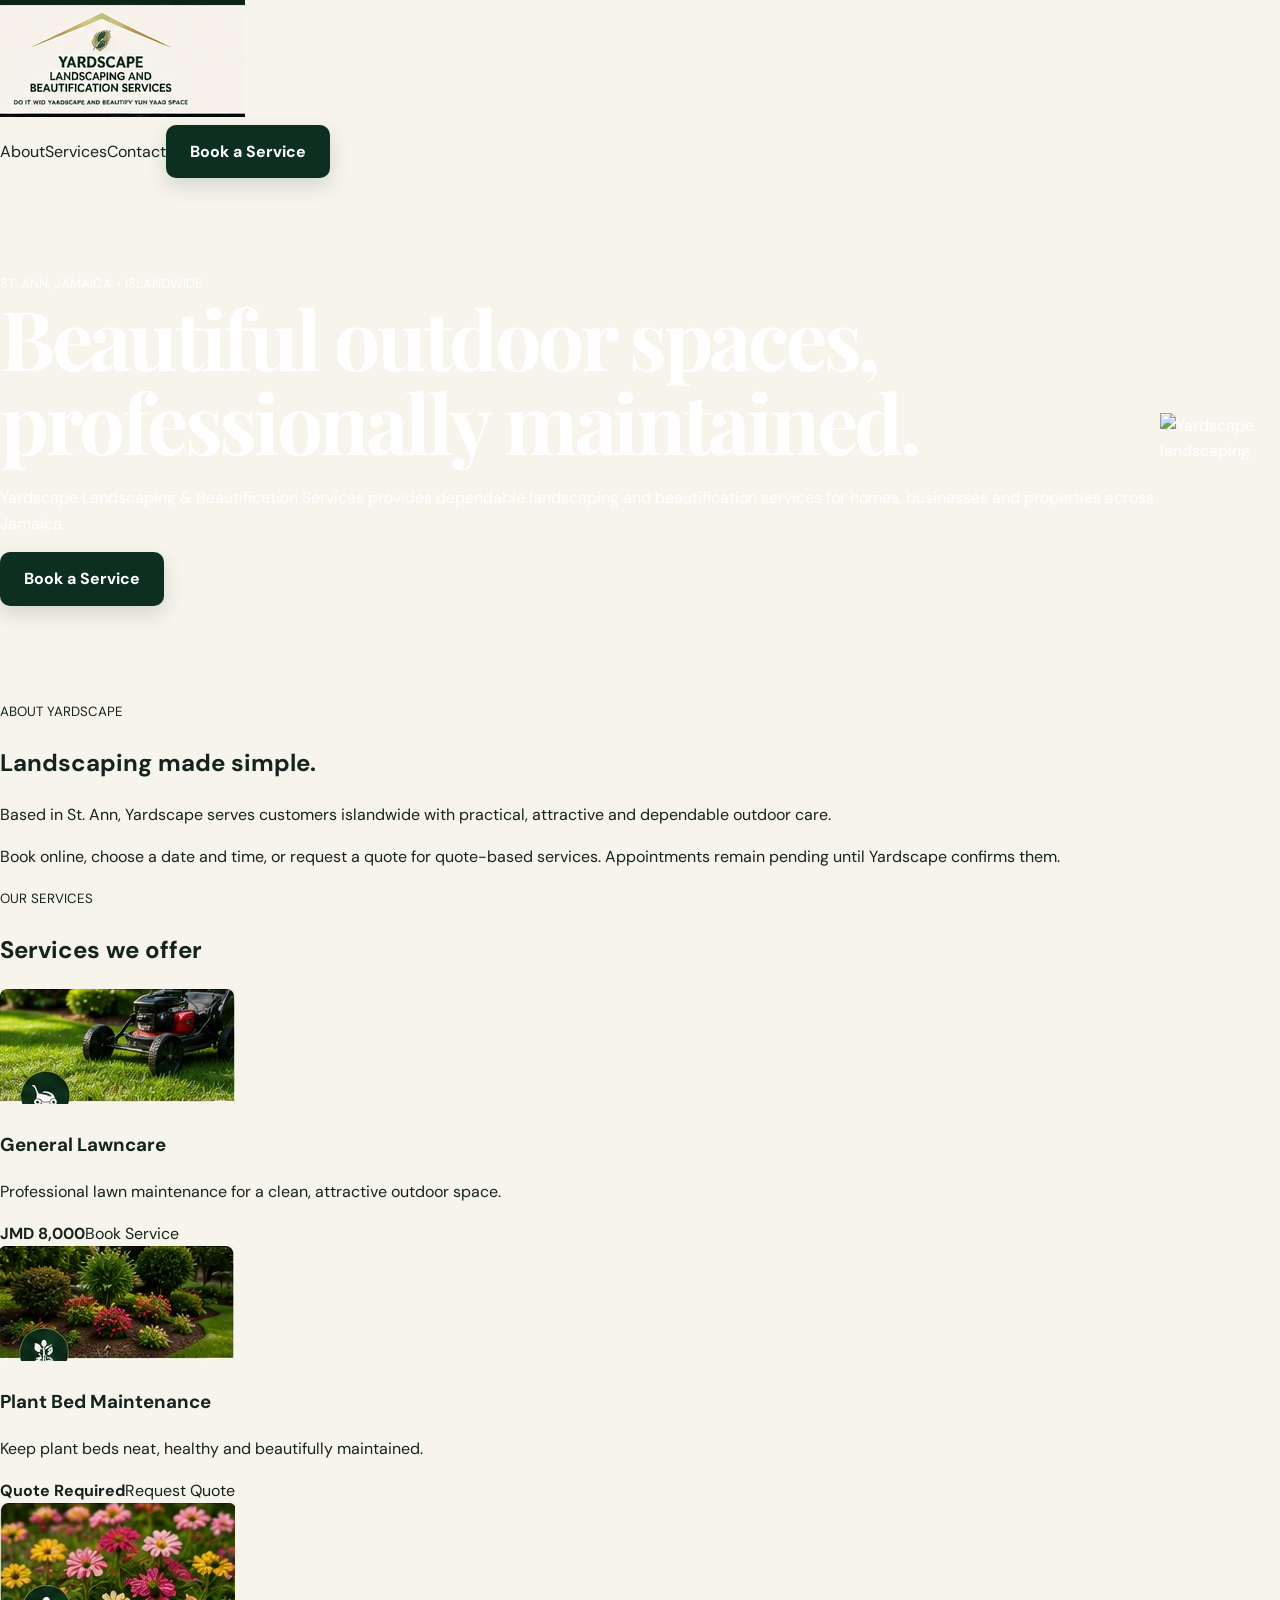
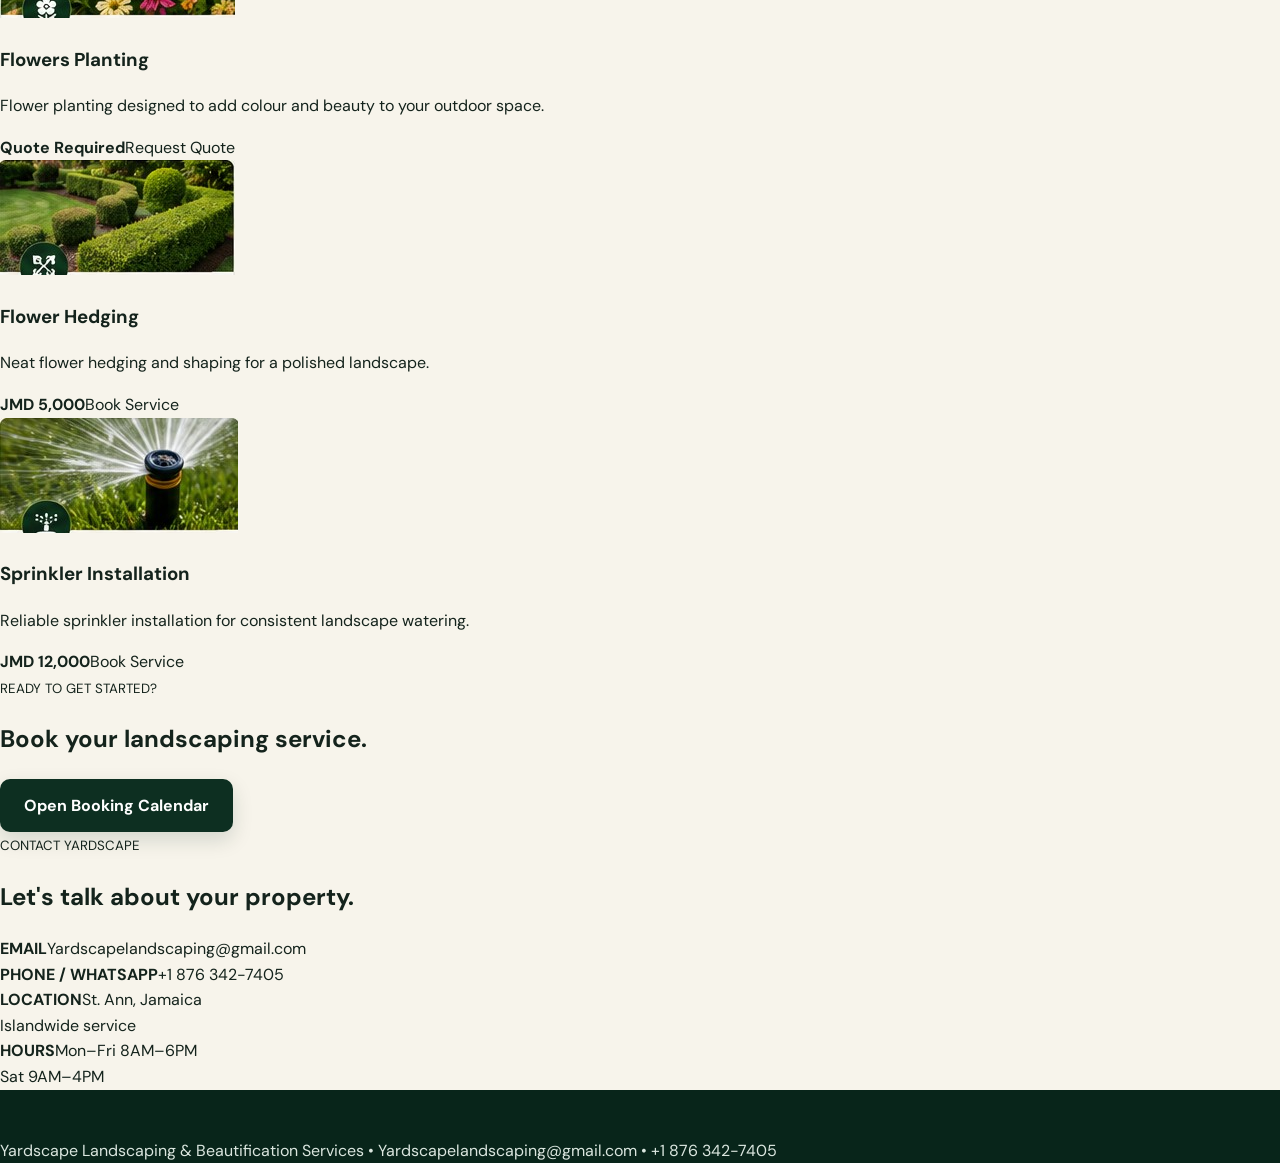
==== commit 4762d15e: "Add files via upload" ====
--- a/index.html
+++ b/index.html
@@ -1,192 +1,17 @@
-<!DOCTYPE html>
-<html lang="en">
-<head>
-  <meta charset="UTF-8">
-  <meta name="viewport" content="width=device-width, initial-scale=1.0">
-  <meta name="description" content="Yardscape Landscaping and Beautification Services — professional lawncare, plant bed maintenance, flowers planting, flower hedging and sprinkler installation across Jamaica.">
-  <title>Yardscape Landscaping & Beautification Services</title>
-  <link rel="stylesheet" href="./style.css?v=2">
-</head>
+<!doctype html>
+<html><head><meta charset="utf-8"><meta name="viewport" content="width=device-width,initial-scale=1"><title>Yardscape Landscaping & Beautification Services</title><link rel="stylesheet" href="style.css"></head>
 <body>
-  <div class="topbar">
-    <div class="container topbar-inner">
-      <a href="mailto:Yardscapelandscaping@gmail.com">✉ Yardscapelandscaping@gmail.com</a>
-      <a href="tel:+18763427405">☎ +1 876 342-7405</a>
-    </div>
-  </div>
-
-  <header class="site-header">
-    <div class="container nav">
-      <a class="brand" href="index.html" aria-label="Yardscape home">
-        <img src="./assets/yardscape-logo.png" alt="Yardscape Landscaping and Beautification Services logo">
-      </a>
-      <button class="menu-toggle" aria-label="Open menu">☰</button>
-      <nav>
-        <a href="#home">Home</a>
-        <a href="#services">Services</a>
-        <a href="#about">About Us</a>
-        <a href="#contact">Contact</a>
-        <a class="btn btn-small" href="booking.html">📅 Book a Service</a>
-      </nav>
-    </div>
-  </header>
-
-  <main>
-    <section id="home" class="hero">
-      <div class="hero-image" aria-hidden="true"></div>
-      <div class="hero-overlay"></div>
-      <div class="container hero-content">
-        <p class="eyebrow">Yardscape Landscaping & Beautification Services</p>
-        <h1>Beautiful Yards.<br><span>Better Living.</span></h1>
-        <p class="hero-copy">Professional landscaping and beautification services that bring your outdoor space to life.</p>
-        <div class="hero-actions">
-          <a class="btn" href="booking.html">📅 Book a Service</a>
-          <a class="btn btn-outline-light" href="mailto:Yardscapelandscaping@gmail.com?subject=Yardscape%20Quote%20Request">💬 Get a Quote</a>
-        </div>
-        <p class="location-line">⌖ Based in St. Ann, Jamaica — Serving Any Area Islandwide</p>
-      </div>
-    </section>
-
-    <section id="services" class="section services-section">
-      <div class="container">
-        <div class="section-heading centered">
-          <p class="eyebrow">Our Services</p>
-          <h2>Services We Offer</h2>
-          <p>Professional care and practical landscaping solutions for a cleaner, greener and more beautiful outdoor space.</p>
-        </div>
-
-        <div class="service-cards">
-          <article class="service-card">
-            <div class="service-image"><img src="./assets/lawncare.jpg" alt="General lawncare with a lawn mower"></div>
-            <div class="service-body">
-              <div class="service-icon">✂</div>
-              <h3>General Lawncare</h3>
-              <p>Regular mowing, edging, trimming and clean up for a lush, green lawn.</p>
-              <strong>JMD 8,000</strong>
-            </div>
-          </article>
-
-          <article class="service-card">
-            <div class="service-image"><img src="./assets/plant-bed.jpg" alt="Maintained garden bed with plants and flowers"></div>
-            <div class="service-body">
-              <div class="service-icon">🌱</div>
-              <h3>Plant Bed Maintenance</h3>
-              <p>Weed control, pruning, mulching and overall bed care.</p>
-              <strong>QUOTE REQUIRED</strong>
-            </div>
-          </article>
-
-          <article class="service-card">
-            <div class="service-image"><img src="./assets/flowers.jpg" alt="Colorful flowers for planting"></div>
-            <div class="service-body">
-              <div class="service-icon">✿</div>
-              <h3>Flowers Planting</h3>
-              <p>Professional planting of seasonal and decorative flowers.</p>
-              <strong>QUOTE REQUIRED</strong>
-            </div>
-          </article>
-
-          <article class="service-card">
-            <div class="service-image"><img src="./assets/hedging.jpg" alt="Neatly trimmed flower hedging"></div>
-            <div class="service-body">
-              <div class="service-icon">✂</div>
-              <h3>Flower Hedging</h3>
-              <p>Neat, clean and shaped hedges for a beautiful boundary.</p>
-              <strong>JMD 5,000</strong>
-            </div>
-          </article>
-
-          <article class="service-card">
-            <div class="service-image"><img src="./assets/sprinkler.jpg" alt="Sprinkler watering a lawn"></div>
-            <div class="service-body">
-              <div class="service-icon">💧</div>
-              <h3>Sprinkler Installation</h3>
-              <p>Efficient irrigation systems designed for your landscape.</p>
-              <strong>JMD 12,000</strong>
-            </div>
-          </article>
-        </div>
-
-        <div class="center-action"><a class="btn" href="booking.html">Book a Service →</a></div>
-      </div>
-    </section>
-
-    <section id="about" class="section about-section">
-      <div class="container about-grid">
-        <div>
-          <p class="eyebrow">About Us</p>
-          <h2>We transform outdoor spaces into beautiful places to enjoy.</h2>
-        </div>
-        <div>
-          <p>Yardscape Landscaping and Beautification Services provides dependable landscaping and beautification services for homes and businesses. We focus on clean finishing, practical care and helping each outdoor space look its best.</p>
-          <p>Based in St. Ann, Jamaica, we serve customers anywhere islandwide.</p>
-          <a class="btn" href="booking.html">Schedule Your Service</a>
-        </div>
-      </div>
-    </section>
-
-    <section id="contact" class="section contact-section">
-      <div class="container">
-        <div class="section-heading centered">
-          <p class="eyebrow">Contact Us</p>
-          <h2>Let's take care of your yard.</h2>
-          <p>Have a question, need a quote, or ready to book? Contact Yardscape directly or send a booking request online.</p>
-        </div>
-
-        <div class="contact-grid">
-          <a class="contact-card" href="mailto:Yardscapelandscaping@gmail.com">
-            <span class="contact-icon">✉</span>
-            <span><b>Email</b><br>Yardscapelandscaping@gmail.com</span>
-          </a>
-          <a class="contact-card" href="tel:+18763427405">
-            <span class="contact-icon">☎</span>
-            <span><b>Phone / WhatsApp</b><br>+1 876 342-7405</span>
-          </a>
-          <div class="contact-card">
-            <span class="contact-icon">⌖</span>
-            <span><b>Location</b><br>St. Ann, Jamaica<br>Serving Any Area Islandwide</span>
-          </div>
-          <div class="contact-card">
-            <span class="contact-icon">◷</span>
-            <span><b>Business Hours</b><br>Monday – Friday: 8:00 AM – 6:00 PM<br>Saturday: 8:00 AM – 2:00 PM<br>Sunday: Closed</span>
-          </div>
-        </div>
-
-        <div class="contact-cta">
-          <div>
-            <h3>Need a quote?</h3>
-            <p>Flowers planting and other quote-required services can be discussed directly with Yardscape.</p>
-          </div>
-          <div class="hero-actions">
-            <a class="btn" href="mailto:Yardscapelandscaping@gmail.com?subject=Yardscape%20Quote%20Request">Email Yardscape</a>
-            <a class="btn btn-ghost" href="booking.html">Book Online</a>
-          </div>
-        </div>
-      </div>
-    </section>
-  </main>
-
-  <footer>
-    <div class="container footer-grid">
-      <div class="footer-brand">
-        <img src="./assets/yardscape-logo.png" alt="Yardscape logo">
-        <p>We transform outdoor spaces into beautiful, functional environments you can enjoy every day.</p>
-      </div>
-      <div>
-        <h3>Contact Us</h3>
-        <p><a href="mailto:Yardscapelandscaping@gmail.com">✉ Yardscapelandscaping@gmail.com</a></p>
-        <p><a href="tel:+18763427405">☎ +1 876 342-7405</a></p>
-        <p>⌖ St. Ann, Jamaica<br>Serving Any Area Islandwide</p>
-      </div>
-      <div>
-        <h3>Business Hours</h3>
-        <p>Monday – Friday: 8:00 AM – 6:00 PM</p>
-        <p>Saturday: 8:00 AM – 2:00 PM</p>
-        <p>Sunday: Closed</p>
-      </div>
-    </div>
-    <div class="footer-bottom">© 2026 Yardscape Landscaping and Beautification Services. All Rights Reserved.</div>
-  </footer>
-  <script src="./script.js?v=2"></script>
-</body>
-</html>
+<header><a href="index.html"><img src="assets/yardscape-logo.png" alt="Yardscape"></a><nav><a href="#about">About</a><a href="#services">Services</a><a href="#contact">Contact</a><a class="btn" href="booking.html">Book a Service</a></nav></header>
+<section class="hero"><div><small>ST. ANN, JAMAICA • ISLANDWIDE</small><h1>Beautiful outdoor spaces, professionally maintained.</h1><p>Yardscape Landscaping & Beautification Services provides dependable landscaping and beautification services for homes, businesses and properties across Jamaica.</p><a class="btn" href="booking.html">Book a Service</a></div><img src="assets/homepage-reference.jpg" alt="Yardscape landscaping"></section>
+<section id="about"><small>ABOUT YARDSCAPE</small><h2>Landscaping made simple.</h2><div class="two"><p>Based in St. Ann, Yardscape serves customers islandwide with practical, attractive and dependable outdoor care.</p><p>Book online, choose a date and time, or request a quote for quote-based services. Appointments remain pending until Yardscape confirms them.</p></div></section>
+<section id="services" class="alt"><small>OUR SERVICES</small><h2>Services we offer</h2><div class="grid">
+<article class="card"><img src="assets/lawncare.jpg" alt="General Lawncare"><div><h3>General Lawncare</h3><p>Professional lawn maintenance for a clean, attractive outdoor space.</p><b>JMD 8,000</b><a href="booking.html">Book Service</a></div></article>
+<article class="card"><img src="assets/plant-bed.jpg" alt="Plant Bed Maintenance"><div><h3>Plant Bed Maintenance</h3><p>Keep plant beds neat, healthy and beautifully maintained.</p><b>Quote Required</b><a href="booking.html">Request Quote</a></div></article>
+<article class="card"><img src="assets/flowers.jpg" alt="Flowers Planting"><div><h3>Flowers Planting</h3><p>Flower planting designed to add colour and beauty to your outdoor space.</p><b>Quote Required</b><a href="booking.html">Request Quote</a></div></article>
+<article class="card"><img src="assets/hedging.jpg" alt="Flower Hedging"><div><h3>Flower Hedging</h3><p>Neat flower hedging and shaping for a polished landscape.</p><b>JMD 5,000</b><a href="booking.html">Book Service</a></div></article>
+<article class="card"><img src="assets/sprinkler.jpg" alt="Sprinkler Installation"><div><h3>Sprinkler Installation</h3><p>Reliable sprinkler installation for consistent landscape watering.</p><b>JMD 12,000</b><a href="booking.html">Book Service</a></div></article>
+</div></section>
+<section class="cta"><div><small>READY TO GET STARTED?</small><h2>Book your landscaping service.</h2></div><a class="btn" href="booking.html">Open Booking Calendar</a></section>
+<section id="contact"><small>CONTACT YARDSCAPE</small><h2>Let's talk about your property.</h2><div class="contact"><div><b>EMAIL</b><a href="mailto:Yardscapelandscaping@gmail.com">Yardscapelandscaping@gmail.com</a></div><div><b>PHONE / WHATSAPP</b><a href="tel:+18763427405">+1 876 342-7405</a></div><div><b>LOCATION</b>St. Ann, Jamaica<br>Islandwide service</div><div><b>HOURS</b>Mon–Fri 8AM–6PM<br>Sat 9AM–4PM</div></div></section>
+<footer>Yardscape Landscaping & Beautification Services • <a href="mailto:Yardscapelandscaping@gmail.com">Yardscapelandscaping@gmail.com</a> • <a href="tel:+18763427405">+1 876 342-7405</a></footer>
+</body></html>
